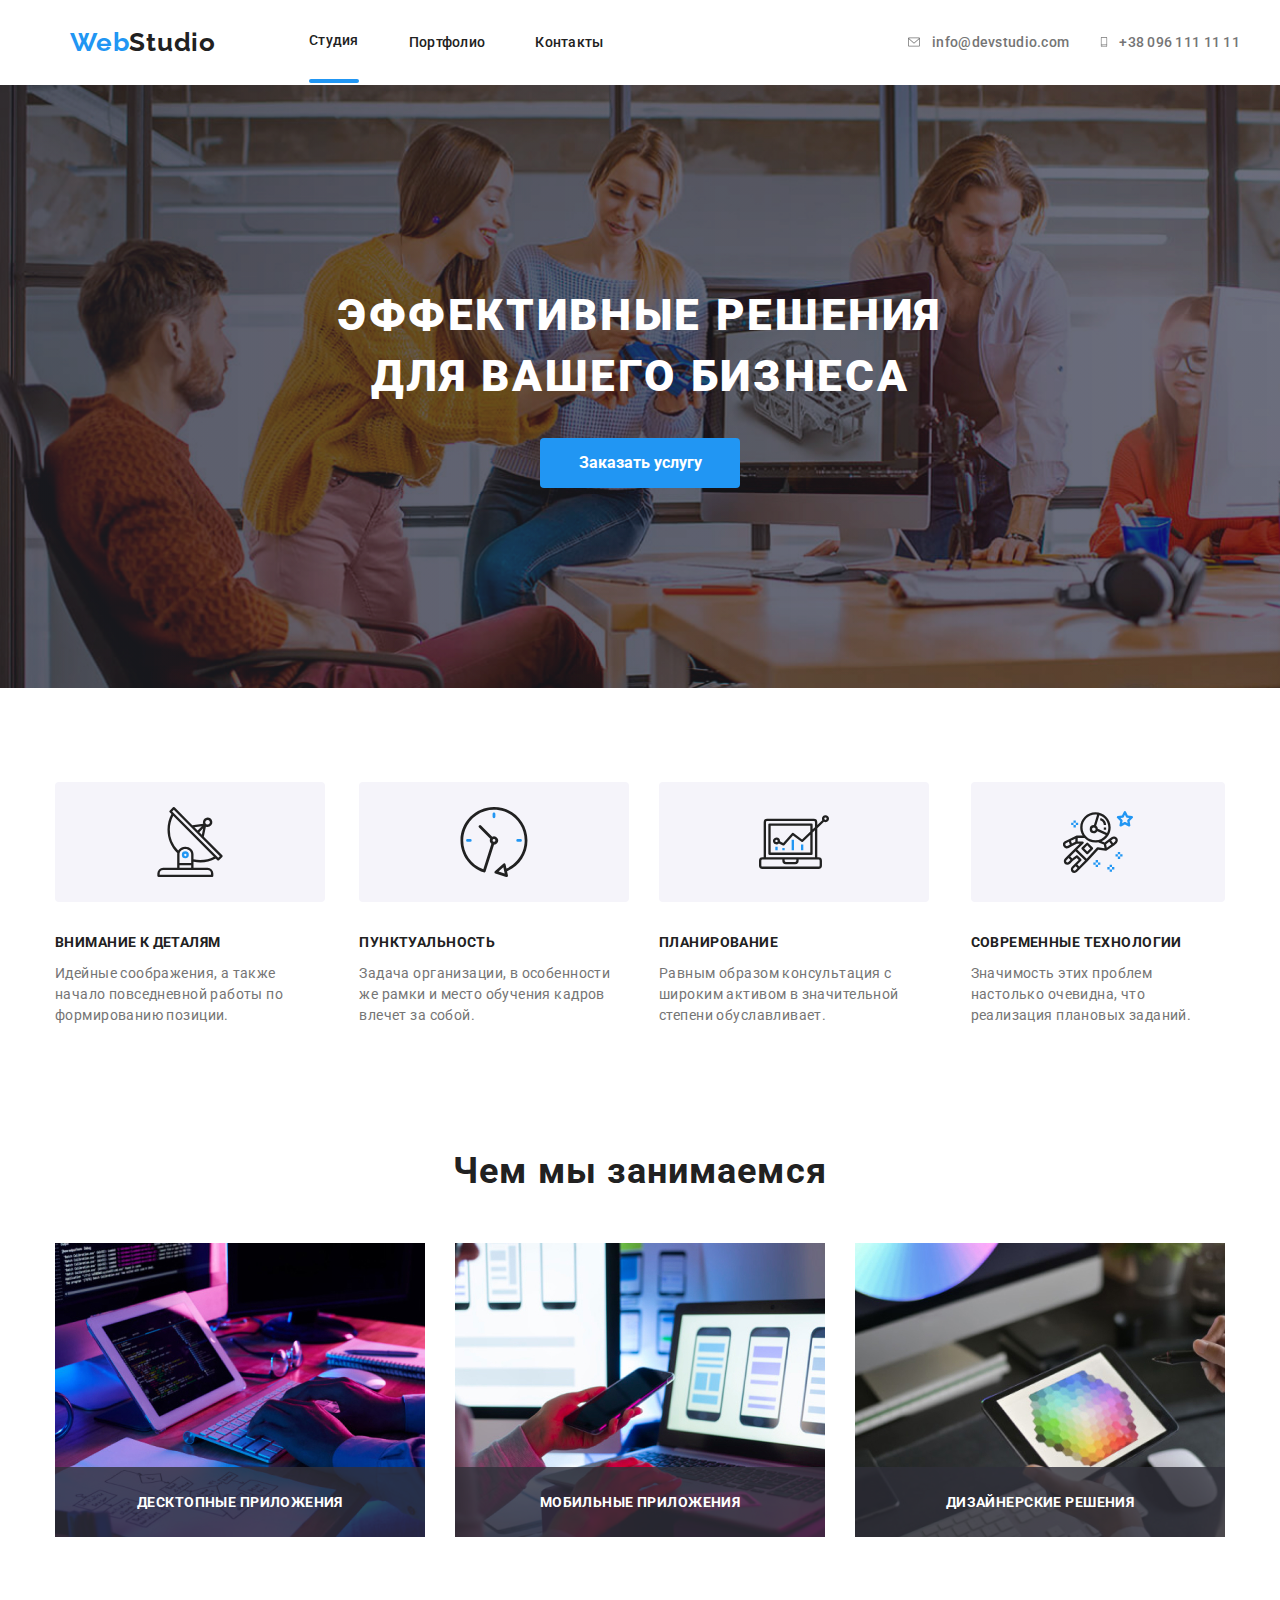
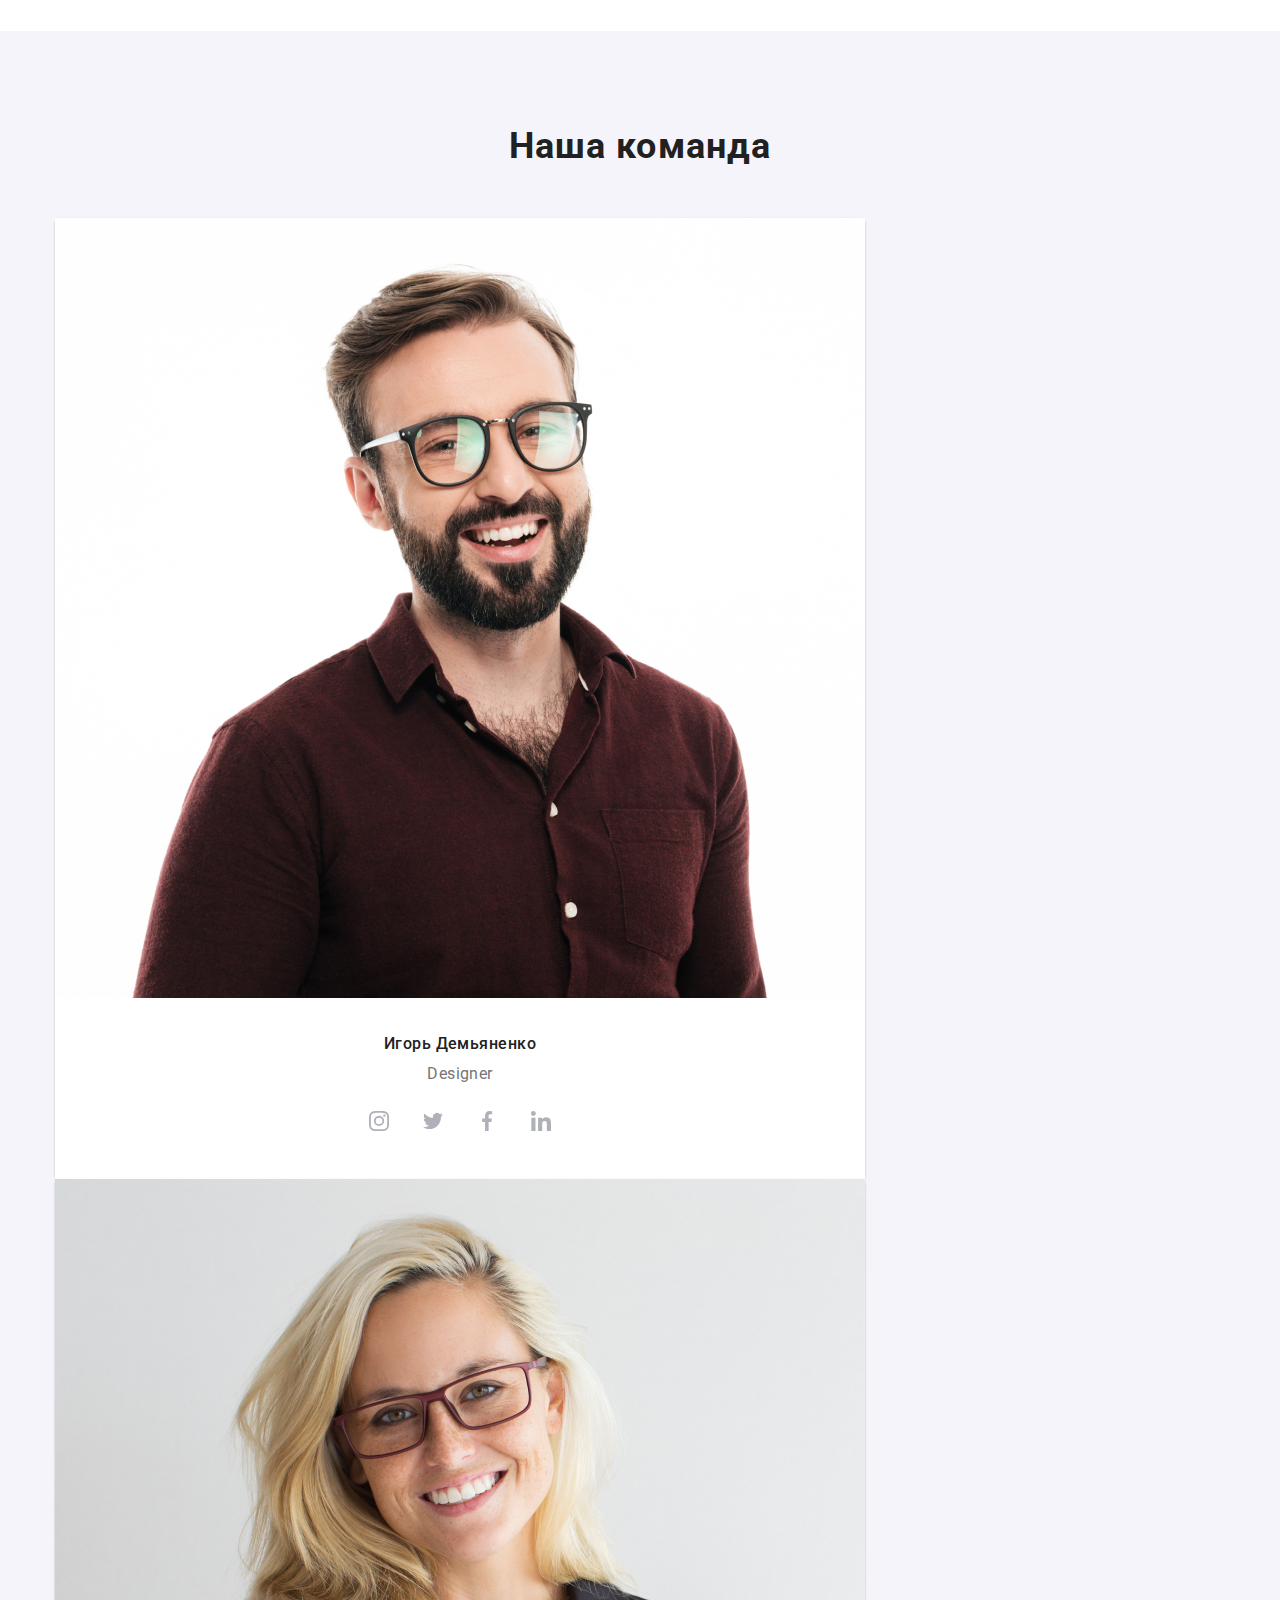
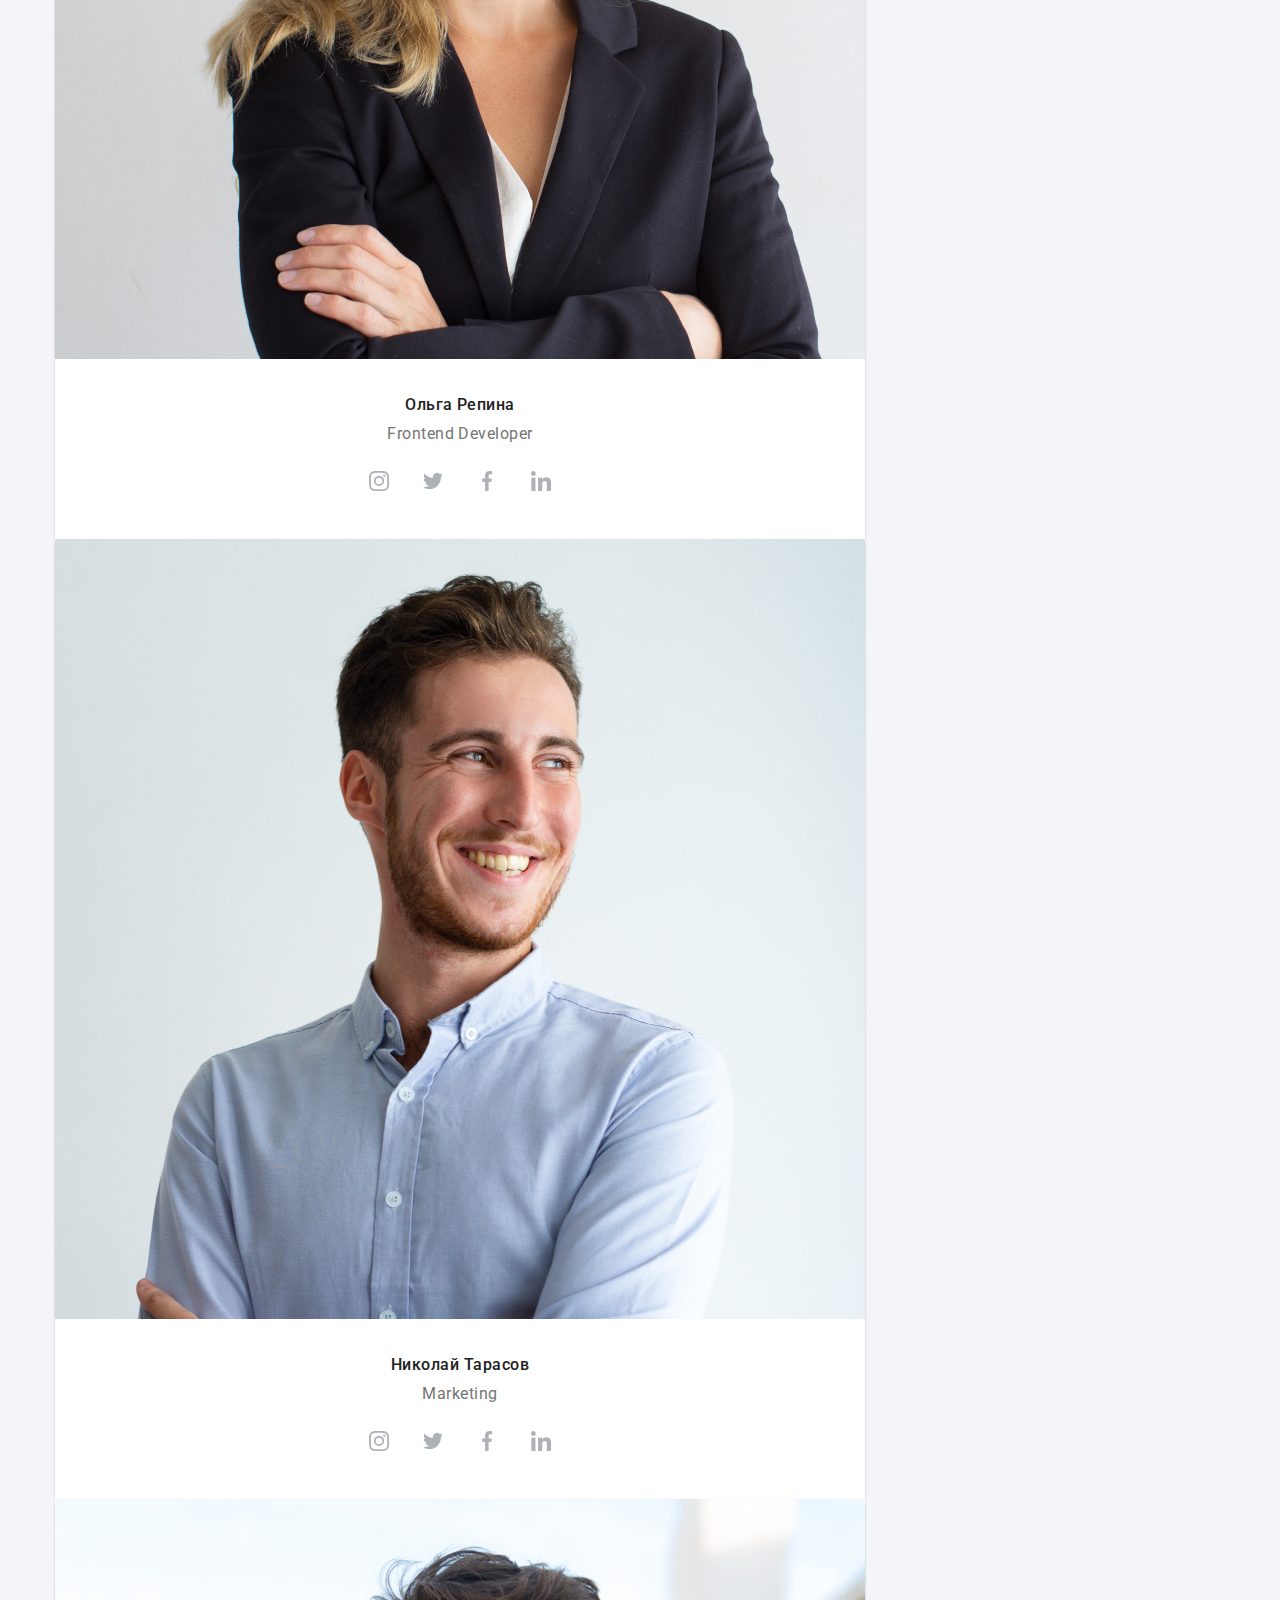
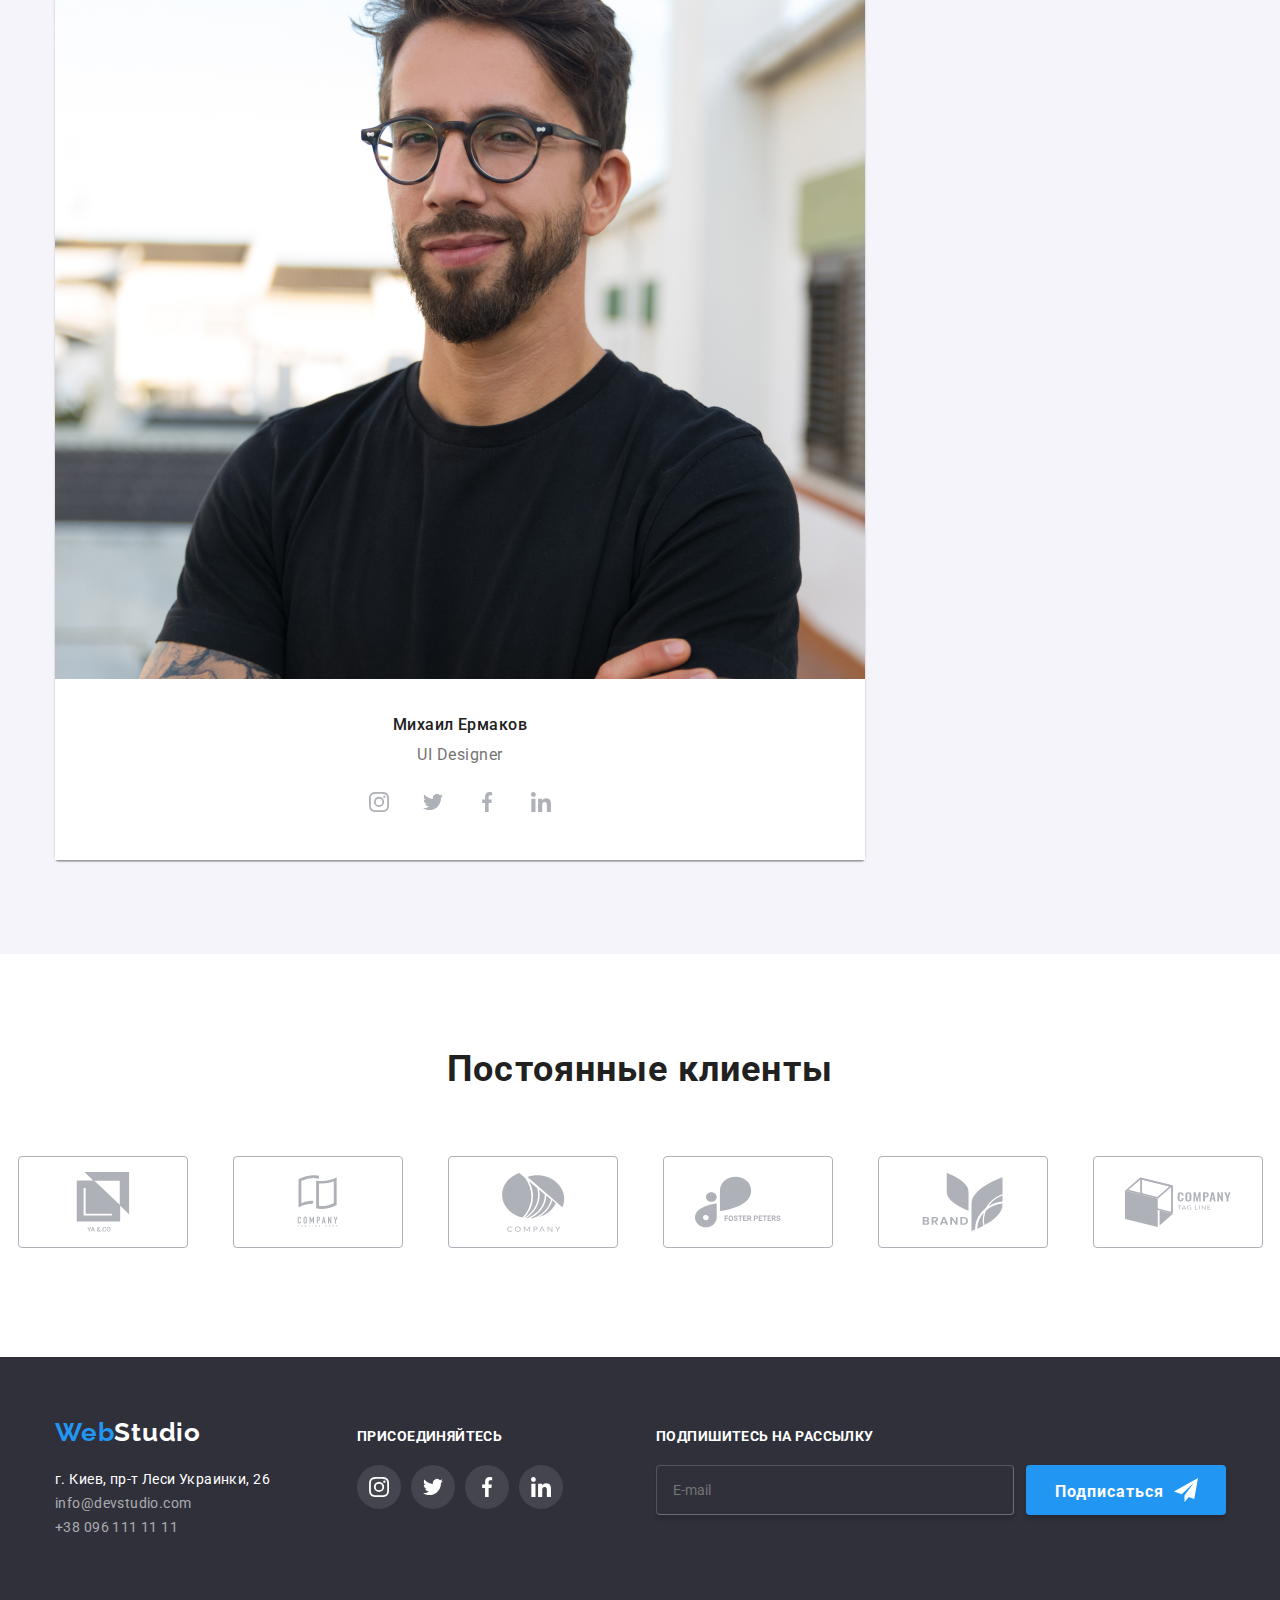
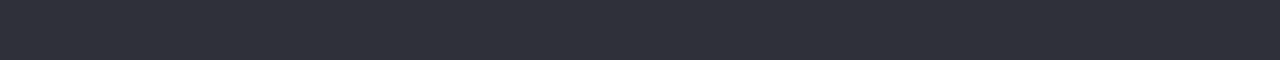
==== index.html @ 93e74906 "first commit problem with burger button" ====
<!DOCTYPE html>
<html lang="ru">

<head>
    <meta charset="UTF-8" />
    <meta name="viewport" content="width=device-width, initial-scale=1.0" />
    <title>WebStudio</title>
   <link href="https://fonts.googleapis.com/css2?family=Raleway:wght@700&family=Roboto:wght@400;500;700;900&display=swap" rel="stylesheet">
    <link rel="stylesheet" href="./css/main.min.css">
</head>
<!--Header navigation--> 
<body>
<header class="page-header">
    <section class="section-header">
        <div class="container header-flex"> 
    <a href="" class="page-header__logo"><span class="page-header__logo--color">Web</span>Studio</a>
   

        <!-- Mobile backdrop -->
    <div class="menu" id="menu" data-menu>
        <div class="container mob-menu">         
            <nav class="nav">
                <ul class="navigation-list">
                    <li class="navigation-list__item">
                        <a href="./index.html"
                            class="navigation-list__link navigation-list__link--active">Студия</a>
                    </li>
                    <li class="navigation-list__item">
                        <a href="./portfolio.html" class="navigation-list__link">Портфолио</a>
                    </li>
                    <li class="navigation-list__item">
                        <a href="" class="navigation-list__link">Контакты</a>
                    </li>
                </ul>
            </nav>
              
            <div class="contacts">
                <ul class="contacts-list">
                    <li class="contacts-list__item">
                        <a href="tel:+380961111111" 
                        class="contacts-list__link contacts-list__link-phone">
                           +38 096 111 11 11</a>
                    </li>
                    <li class="contacts-list__item">
                        <a href="mailto:info@devstudio.com" class="contacts-list__link contacts-list__link-mail">
                            info@devstudio.com</a>
                    </li>
                        
                </ul>
                <ul class="social">
                    <li class="social__item">
                        <a class="social__link" href="">Instagram</a>
                    </li>
                    <li class="social__item">
                        <a class="social__link" href="">Twitter</a>
                    </li>
                    <li class="social__item">
                        <a class="social__link" href="">Facebook</a>
                    </li>
                    <li class="social__item">
                        <a class="social__link" href="">LinkedIn</a>
                    </li>
                </ul>
            </div>
        </div>
    </div>
<button type="button" 
            class="menu__button" aria-expanded="false" data-menu-button>
            <svg width="40px" height="40px" aria-label="Переключатель мобильного меню">
                <!-- <use class="icon-menu" href="./images/sprite.svg#icon-menu"></use> -->
                <use class="icon-cross" href="./images/sprite.svg#icon-close"></use>
                 <use class="icon-menu" href="./images/sprite.svg#icon-burger"></use>
            </svg>
        </button>
    <nav>
        <ul class="main-nav">
        <li class="main-nav__item" ><a class="main-nav__link main-nav__link--active "href="" >Студия</a></li>
        <li class="main-nav__item"><a class="main-nav__link" href="./portfolio.html" >Портфолио</a></li>
        <li class="main-nav__item"><a class="main-nav__link" href="" >Контакты</a></li>
        </ul>
     </nav>
        <ul class="contact-list">
        <li class="contact-list__item "><a class ="contact-list__mail" href="mailto:info@devstudio.com" >
            <svg class="icon-envelope" width= "12px" height="16px">
                <use href="/images/sprite.svg#icon-envelope"></use>
            </svg>info@devstudio.com</a></li>
        <li class="contact-list__item "><a class="contact-list__tel" href="tel:+38 096 111 11 11">
            <svg class="icon-smartphone" width="10px" height="16px">
                <use href= "/images/sprite.svg#icon-smartphone" ></use> </svg> +38 096 111 11 11</a></li>
        </ul>
        </div>
    </section>
</header>

<!--Hero section-->
<main>
<section class="hero">
    <div class="container">
      <h1 class="hero-title">Эффективные решения для вашего бизнеса</h1>
   <button data-modal-open class="hero-button" type="button" >Заказать услугу</button>
   </div>
</div>
</section>
<!-- What we do section -->
<section class="do-section">
    <div class="container"> 
    <ul class="do-list">
    <li class="do-list__item"><div class="do-list__block">
      <svg  height="70px" width="70px">
            <use href = "/images/sprite.svg#icon-antenna"></use>
        </svg></div>
    <h3 class="do-list__title">Внимание к деталям</h3><p class="do-list__paragraf">Идейные соображения, а также начало повседневной работы
         по формированию позиции.</p></li>
    <li class="do-list__item"><div class="do-list__block">
        <svg  height="70px" width="70px">
            <use href="/images/sprite.svg#icon-clock"></use>
        </svg></div>
        <h3 class="do-list__title">Пунктуальность</h3><p class="do-list__paragraf">Задача организации, в особенности же рамки и место обучения 
        кадров влечет за собой.</p></li>
    <li class="do-list__item"><div class="do-list__block">
        <svg  height="70px" width="70px">
            <use href="/images/sprite.svg#icon-diagram"></use>
        </svg></div>
        <h3 class="do-list__title">Планирование</h3><p class="do-list__paragraf">Равным образом консультация с широким активом в значительной 
        степени обуславливает.</p></li>
    <li class ="do-list__item"><div class="do-list__block">
        <svg  height="70px" width="70px">
            <use href="/images/sprite.svg#icon-astronaut"></use>
        </svg></div>
        <h3 class="do-list__title">Современные технологии</h3><p class="do-list__paragraf">Значимость этих проблем настолько очевидна, что 
        реализация плановых заданий.</p></li>
    </ul>
    </div>
</section>
<!--picture section-->
<section class="picture-section">
    <div class="container">
<h2 class="picture-section__title">Чем мы занимаемся</h2>
    <ul class="picture-list"> 
    <li class="picture-list__item" ><div class="picture-list__thumb"><img src="./images/typing.jpg" alt = "набор текста на клавиатуре" width = "370" >
    <p class="picture-list__text">Десктопные Приложения</p></div></li>
    <li class="picture-list__item"><div class="picture-list__thumb"><img src="./images/phone.jpg" alt = "ноутбук и телефон в руках" width = "370" >
    <p class="picture-list__text">Мобильные приложения</p></div></li>
    <li class="picture-list__item" ><div class="picture-list__thumb"><img src="./images/tablet.jpg" alt = "планшет с изображением палитры" width = "370">
     <p class="picture-list__text">Дизайнерские решения</p></div></li>
    </ul>
    </div>
</section>
<!--Our team section-->
<section class="team-section">
    <div class="container">
   <h2 class="team-section__title">Наша команда</h2>
   <ul class="photo-list">
   <li class="photo-list__item">
      <img
        srcset="./images/mobile/DemyanenkoMobile.jpg 450w, ./images/tablet/DemyanenkoTablet.jpg 354w, ./images/demyanenko.jpg 270w"
        sizes="(min-width: 1200px) 270px, (min-width: 768px) 354px, 450px"
        src="./images/demyanenko.jpg" 
        alt = " фото Игоря Демьяненко"
      />
          
      <div class="photo-list__block">
          <p class="photo-list__name">Игорь Демьяненко</p>
          <span  class="photo-list__position">Designer</span>
      <ul class="social-list">
    <li class="social-list__item"><a href="" class="social-list__link" aria-label="Instagram">
        <svg class="instagram" height="20px" width="20px">
            <use href="/images/sprite.svg#icon-instagram"></use>
        </svg>
    </a>
</li>
    <li class="social-list__item"><a href="" class="social-list__link" aria-label="Twitter">
        <svg class="twitter" height="20px" width="20px">
            <use href="/images/sprite.svg#icon-twitter"></use>
        </svg>
    </a>
</li>
      <li class="social-list__item"><a href="" class="social-list__link" aria-label="Facebook">
    <svg class="facebook" height="20px" width="20px">
            <use href="/images/sprite.svg#icon-facebook"></use>
        </svg>
    </a>
</li>
      <li class="social-list__item"><a href="" class="social-list__link" aria-label="Linkedin">
    <svg class="linkedin" height="20px" width="20px">
            <use href="/images/sprite.svg#icon-linkedin"></use>
        </svg> 
    </a>
</li>
       </ul> 
</div>  
 <li class="photo-list__item">
      <img
        srcset="./images/mobile/RepinaMobile.jpg 450w, ./images/tablet/RepinaTablet.jpg 354w, ./images/repina.jpg 270w"
        sizes="(min-width: 1200px) 270px, (min-width: 768px) 354px, 450px"
        src="./images/repina.jpg" 
        alt = " фото Ольги Репиной"
      />
      <div class="photo-list__block">
          <p class="photo-list__name">Ольга Репина</p>
          <span  class="photo-list__position"> Frontend Developer<span>
          <ul class="social-list" height="20px" width="20px">
    <li class="social-list__item"><a href="" class="social-list__link" aria-label="Instagram">
        <svg class="instagram" height="20px" width="20px">
            <use href="/images/sprite.svg#icon-instagram"></use>
        </svg>
    </a>
</li>
    <li class="social-list__item"><a href="" class="social-list__link" aria-label="Twitter">
        <svg class="twitter" height="20px" width="20px">
            <use href="/images/sprite.svg#icon-twitter"></use>
        </svg>
    </a>
</li>
    <li class="social-list__item"><a href="" class="social-list__link" aria-label="Facebook">
        <svg class="facebook" height="20px" width="20px">
            <use href="/images/sprite.svg#icon-facebook"></use>
        </svg>
    </a>
</li>
    <li class="social-list__item"><a href="" class="social-list__link" aria-label="Linkedin">
        <svg class="linkedin" height="20px" width="20px">
            <use href="/images/sprite.svg#icon-linkedin"></use>
        </svg> 
    </a>
</li>
       </ul> 
       </div>  
   <li class="photo-list__item">
       <img
        srcset="./images/mobile/TarasovMobile.jpg 450w, ./images/tablet/TarasovTablet.jpg 354w, ./images/tarasov.jpg 270w"
        sizes="(min-width: 1200px) 270px, (min-width: 768px) 354px, 450px"
        src="./images/tarasov.jpg" 
        alt = " фото Николая Тарасова"
      />

      <div class="photo-list__block">
          <p class="photo-list__name">Николай Тарасов</p>
          <span  class="photo-list__position"> Marketing</span>
        <ul class="social-list">
    <li class="social-list__item"><a href="" class="social-list__link" aria-label="Instagram">
        <svg class="instagram" height="20px" width="20px">
            <use href="/images/sprite.svg#icon-instagram"></use>
        </svg>
    </a>
</li>
    <li class="social-list__item"><a href="" class="social-list__link" aria-label="Twitter">
        <svg class="twitter" height="20px" width="20px">
            <use href="/images/sprite.svg#icon-twitter"></use>
        </svg>
    </a> 
</li>
    <li class="social-list__item"><a href="" class="social-list__link" aria-label="Facebook">
        <svg class="facebook" height="20px" width="20px">
            <use href="/images/sprite.svg#icon-facebook"></use>
        </svg>
    </a>
</li>
    <li class="social-list__item"><a href="" class="social-list__link" aria-label="Linkedin">
        <svg class="linkedin" height="20px" width="20px">
            <use href="/images/sprite.svg#icon-linkedin"></use>
        </svg> 
    </a>
</li>
       </ul> 
       </div> 
   <li class="photo-list__item">
        <img
        srcset="./images/mobile/YermakovMobile.jpg 450w, ./images/tablet/YermakovTablet.jpg 354w, ./images/yermakov.jpg 270w"
        sizes="(min-width: 1200px) 270px, (min-width: 768px) 354px, 450px"
        src="./images/yermakov.jpg" 
        alt = " фото Михаила Ермакова"
      />
       <div class="photo-list__block">
           <p class="photo-list__name">Михаил Ермаков</p>
           <span  class="photo-list__position">UI Designer</span>
        <ul class="social-list">
    <li class="social-list__item"><a href="" class="social-list__link" aria-label="Instagram">
        <svg class="instagram" height="20px" width="20px">
            <use href="/images/sprite.svg#icon-instagram"></use>
        </svg>
    </a>
</li>
   <li class="social-list__item"><a href="" class="social-list__link" aria-label="Twitter">
        <svg class="twitter" height="20px" width="20px">
            <use href="/images/sprite.svg#icon-twitter"></use>
        </svg>
    </a>
</li>
    <li class="social-list__item"><a href="" class="social-list__link" aria-label="Facebook">
         <svg class="facebook" height="20px" width="20px">
            <use href="/images/sprite.svg#icon-facebook"></use>
        </svg>
    </a>
</li>
    <li class="social-list__item"><a href="" class="social-list__link" aria-label="Linkedin">
        <svg class="linkedin" height="20px" width="20px">
            <use href="/images/sprite.svg#icon-linkedin"></use>
        </svg> 
    </a>
</li>
       </ul> 
       </div>  
   </ul>
   </div>
</section>
<!-- Our clients section -->
<section class="client-section">
    <div class="container">
        <h2 class="client-section__title">Постоянные клиенты</h2>
        <ul class ="client-list">
            <li  class="client-list__item"><a class="client-list__link" href="">
                <svg class="union" width="106" height="60">
                    <use href="./images/sprite.svg#icon-Union-1"></use>
                </svg></a></li>
            <li class="client-list__item"><a class="client-list__link" href="">
                <svg class="logo-icon"  width="106" height="60">
                    <use href="./images/sprite.svg#icon-Logo-1"></use>
                </svg></a></li>
            <li class="client-list__item"><a class="client-list__link" href="">
                <svg class="object"  width="106" height="60">
                    <use href="./images/sprite.svg#icon-Object-2"></use>
                </svg></a></li>
            <li class="client-list__item"><a class="client-list__link" href="">
                <svg class="group"  width="106" height="60">
                    <use href="./images/sprite.svg#icon-group-2"></use>
                </svg></a></li>
            <li class="client-list__item"><a class="client-list__link" href="">
                <svg class="group-icon"  width="106" height="60">
                    <use href="./images/sprite.svg#icon-group-1-1"></use>
                </svg></a></li>
            <li class="client-list__item"><a class="client-list__link" href="">
                <svg class="object-icon"  width="106" height="60">
                    <use href="./images/sprite.svg#icon-Object-1-1"></use>
                </svg></a></li>            
        </ul>
        </div>
</section>
    </main>
 <!--Adress-->   
<footer>
    <section class="adress-section">
        <div class= "container">
         <div class="adress-container">   
     <a href="" class="adress-container__link"><span class="adress-container__logo--color">Web</span>Studio</a>
    <address class="adress-list">
<p class="adress-list__text">г. Киев, пр-т Леси Украинки, 26 </p>
<a class="adress-list__item" href="mailto:info@devstudio.com" > info@devstudio.com</a>
<a class="adress-list__item" href="tel:+38 096 111 11 11" >+38 096 111 11 11</a>
    </address>
       </div> 
          <!--Join us block--> 
     <div class="join-block">  
    <h3 class="join-block__title">Присоединяйтесь</h3>
    <ul class="social-footlist">
    <li class="social-footlist__item"><a href="" class="social-footlist__link" aria-label="Instagram">
        <svg class="instagram" height="20px" width="20px">
            <use href="/images/sprite.svg#icon-instagram"></use>
        </svg>
    </a>
</li>
   <li class="social-footlist__item"><a href="" class="social-footlist__link" aria-label="Twitter">
        <svg class="twitter" height="20px" width="20px">
            <use href="/images/sprite.svg#icon-twitter"></use>
        </svg>
    </a>
</li>
    <li class="social-footlist__item"><a href="" class="social-footlist__link" aria-label="Facebook">
         <svg class="facebook" height="20px" width="20px">
            <use href="/images/sprite.svg#icon-facebook"></use>
        </svg>
    </a>
</li>
    <li class="social-footlist__item"><a href="" class="social-footlist__link" aria-label="Linkedin">
        <svg class="linkedin" height="20px" width="20px">
            <use href="/images/sprite.svg#icon-linkedin"></use>
        </svg> 
    </a>
</li>
       </ul>
         </div>
         <div class="sign-block">
        <h3 class="sign-block__title">Подпишитесь на рассылку</h3>
        <form class="form-group">
        <input class="form-group__input" type="mail" name ="mail" placeholder="E-mail"/>
        <button class="form-group__button" type="submit">Подписаться
            <svg class="icon-send" width="24px" height="24px">
                <use href="/images/sprite.svg#icon-icon-send"></use>
            </svg>
        </button>
        </form>
    </div>
        </div>  
    </section>
</footer>
</body>
<!-- Modal window-->
<div data-modal class="backdrop is-hidden">
       <div class="modal-block" >
           <button data-modal-close class="modal-block__btn--closed" type="button"><p>&#215;</p></button>
        <div class="modal-group">
            <h3 class="modal-group__title">Оставьте свои данные, мы вам перезвоним</h3>
     <form class="modal-form">
    <label class="modal-form__label">
            Имя 
        <span class="modal-form__input--position">   
        <input type="name" name="name" class="modal-form__input">
            <svg class="modal-form__icon">
             <use href="/images/sprite.svg#icon-person-black-18dp" width="18px" height="18px"></use>
            </svg>
             </span> 
              </label>
    <label class="modal-form__label">
            Телефон 
         <span class="modal-form__input--position">   
            <input type="tel" name="phone" pattern="[0-9]{3}-[0-9]{3}-[0-9]{4}"
       required class="modal-form__input"/>
            <svg class="modal-form__icon">
            <use href="/images/sprite.svg#icon-phone-black-18dp" width="18px" height="18px"></use>
             </svg>
              </span>
               </label>
    <label class="modal-form__label">
            Почта
        <span class="modal-form__input--position">      
            <input type="email" name="email" class="modal-form__input">
             <svg class="modal-form__icon">
              <use href="/images/sprite.svg#icon-email-black-18dp" width="18px" height="18px"></use>
             </svg>
             </span>
              </label>
    <label class="modal-form__label">
               Комментарий
            <textarea rows="6" class="modal-form__comment"  name ="comment" placeholder="Введите текст"></textarea>
            </label>
        <input type="checkbox" class="checkbox-body" id="custom-icon"> 
            <label class="checkbox" for="custom-icon">Соглашаюсь с рассылкой и принимаю&nbsp<a href="" class="checkbox__link">Условия договора</a></label>
                 <button class="modal-form__btn--send" type="submit">Отправить</button>
            </form>
           </div>
       </div>
<script src="modal.js"></script>
<script src="menu.js"></script>
</body>
</html>
---- css/main.min.css ----
/*! modern-normalize v1.1.0 | MIT License | https://github.com/sindresorhus/modern-normalize */*,::before,::after{-webkit-box-sizing:border-box;box-sizing:border-box}html{line-height:1.15;-webkit-text-size-adjust:100%;-moz-tab-size:4;-o-tab-size:4;tab-size:4}body{margin:0;font-family:system-ui,-apple-system,"Segoe UI",Roboto,Helvetica,Arial,sans-serif,"Apple Color Emoji","Segoe UI Emoji"}hr{height:0;color:inherit}abbr[title]{-webkit-text-decoration:underline dotted;text-decoration:underline dotted}b,strong{font-weight:bolder}code,kbd,samp,pre{font-family:ui-monospace,SFMono-Regular,Consolas,"Liberation Mono",Menlo,monospace;font-size:1em}small{font-size:80%}sub,sup{font-size:75%;line-height:0;position:relative;vertical-align:baseline}sub{bottom:-0.25em}sup{top:-0.5em}table{text-indent:0;border-color:inherit}button,input,optgroup,select,textarea{font-family:inherit;font-size:100%;line-height:1.15;margin:0}button,select{text-transform:none}button,[type=button],[type=reset],[type=submit]{-webkit-appearance:button}::-moz-focus-inner{border-style:none;padding:0}:-moz-focusring{outline:1px dotted ButtonText}:-moz-ui-invalid{box-shadow:none}legend{padding:0}progress{vertical-align:baseline}::-webkit-inner-spin-button,::-webkit-outer-spin-button{height:auto}[type=search]{-webkit-appearance:textfield;outline-offset:-2px}::-webkit-search-decoration{-webkit-appearance:none}::-webkit-file-upload-button{-webkit-appearance:button;font:inherit}summary{display:list-item}html{-webkit-box-sizing:border-box;box-sizing:border-box}*,*::before,*::after{-webkit-box-sizing:inherit;box-sizing:inherit}body{display:block;background-color:#fff;color:#212121;font-family:"Roboto",sans-serif;font-size:14px;font-weight:700}h1,h2,h3,h4,h5,h6,p{margin:0;padding:0}a{text-decoration:none}ul{list-style:none}img{display:block;max-width:100%;height:auto}.item{padding:0;margin:0;list-style:none}.container{padding-left:15px;padding-right:15px;margin:0 auto}@media screen and (min-width: 480px){.container{width:480px}}@media screen and (min-width: 768px){.container{width:768px}}@media screen and (min-width: 1200px){.container{width:1200px}}.header-flex{display:-webkit-box;display:-ms-flexbox;display:flex;-webkit-box-align:center;-ms-flex-align:center;align-items:center}.sign-block__title,.join-block__title{font-size:14px;line-height:1.2;letter-spacing:.03em;text-transform:uppercase;margin-bottom:20px;color:#fff}.page-header__logo{font-family:"Raleway",sans-serif;font-style:normal;font-weight:700;font-size:26px;line-height:1.2;letter-spacing:.03em;color:#212121;-webkit-box-align:center;-ms-flex-align:center;align-items:center;-ms-flex-item-align:center;align-self:center}.page-header__logo--color{color:#2196f3}.menu__button{display:-webkit-inline-box;display:-ms-inline-flexbox;display:inline-flex;margin:0;padding:0;border:none;background-color:transparent;position:relative;z-index:100;margin-left:auto}.menu__button svg{fill:#212121}@media screen and (min-width: 768px){.menu__button{display:none}}.menu__button:hover svg,.menu__button:focus svg{fill:#2196f3}.menu__button .icon-menu{display:block;z-index:90}.menu__button .icon-cross{display:none}.menu__button.is-open .icon-cross{display:block;z-index:90}.menu__button.is-open .icon-menu{display:none}.menu.is-open{opacity:1;visibility:visible}@media screen and (max-width: 767px){.menu{position:fixed;top:0;left:0;width:100vw;height:100vh;background-color:#fff;z-index:99;opacity:0;visibility:hidden;-webkit-transition:opacity 250ms cubic-bezier(0.4, 0, 0.2, 1),visibility 250ms cubic-bezier(0.4, 0, 0.2, 1);-o-transition:opacity 250ms cubic-bezier(0.4, 0, 0.2, 1),visibility 250ms cubic-bezier(0.4, 0, 0.2, 1);transition:opacity 250ms cubic-bezier(0.4, 0, 0.2, 1),visibility 250ms cubic-bezier(0.4, 0, 0.2, 1)}.menu.is-hidden{opacity:1;visibility:visible}}.mob-menu{position:relative;height:100%;background-color:#fff;display:-webkit-box;display:-ms-flexbox;display:flex;-webkit-box-orient:vertical;-webkit-box-direction:normal;-ms-flex-direction:column;flex-direction:column;-webkit-box-pack:justify;-ms-flex-pack:justify;justify-content:space-between;padding-top:10px;padding-bottom:48px;overflow:hidden}@media screen and (min-width: 768px){.mob-menu{display:none}}.navigation-list__link{display:block;font-weight:500;font-size:40px;line-height:1.17;letter-spacing:.02em;color:#212121;text-decoration:none;margin-top:30px}.navigation-list__link:not(last-child){margin-bottom:32px}.navigation-list__link--active{font-weight:500;font-size:40px;line-height:1.17;letter-spacing:.02em;color:#2196f3}@media screen and (min-width: 767px){.contacts-list{padding-top:21px;padding-bottom:21px}}@media screen and (min-width: 768px){.contacts-list__item:not(:last-child){margin-bottom:10px}}@media screen and (min-width: 1200px){.contacts-list__item:not(:last-child){margin-right:30px;margin-bottom:0px}}.contacts-list__link{display:-webkit-box;display:-ms-flexbox;display:flex;-webkit-box-align:center;-ms-flex-align:center;align-items:center;color:#757575;font-weight:500;font-size:14px;line-height:1.14;letter-spacing:.02em;text-decoration:none}@media screen and (min-width: 767px){.contacts-list__link:hover,.contacts-list__link:focus{color:#2196f3;-webkit-transition:color 250ms cubic-bezier(0.4, 0, 0.2, 1);-o-transition:color 250ms cubic-bezier(0.4, 0, 0.2, 1);transition:color 250ms cubic-bezier(0.4, 0, 0.2, 1)}}@media screen and (min-width: 768px)and (max-width: 1199px){.contacts-list__link{font-size:12px;line-height:1.16}}.contacts-list__link-phone{font-weight:500;font-size:34px;line-height:1.17;letter-spacing:.02em;color:#2196f3}@media screen and (max-width: 768px){.contacts-list__link-phone{margin-bottom:32px}}.contacts-list__link-mail{font-weight:500;font-size:24px;line-height:1.16;letter-spacing:.02em;color:#757575}.social{display:-webkit-box;display:-ms-flexbox;display:flex;-ms-flex-wrap:wrap;flex-wrap:wrap;margin-top:64px}.social__item{padding-right:10px}.social__item:not(:first-child){padding-left:10px}.social__item:not(:last-child){border-right:1px solid rgba(33,33,33,.2)}.social__link{font-weight:500;font-size:18px;line-height:1.22;letter-spacing:.02em;color:#2196f3}.section-header{padding-left:15px;padding-right:15px;margin:0 auto}@media screen and (min-width: 481px)and (max-width: 768px){.section-header{max-width:768px}}@media screen and (min-width: 769px){.section-header{max-width:1200px}}.main-nav{display:none;visibility:hidden}@media screen and (min-width: 768px)and (max-width: 1200px){.main-nav{visibility:visible;display:-webkit-box;display:-ms-flexbox;display:flex;-webkit-box-align:center;-ms-flex-align:center;align-items:center;margin-left:88px;margin-top:0;margin-bottom:0;padding-left:0}}@media screen and (min-width: 1200px){.main-nav{visibility:visible;display:-webkit-box;display:-ms-flexbox;display:flex;margin-left:93px;-webkit-box-align:center;-ms-flex-align:center;align-items:center;margin-top:0;margin-bottom:0;padding-left:0}}.main-nav__link{font-family:"Roboto",sans-serif;font-weight:500;font-size:14px;line-height:1.2;letter-spacing:.02em;color:#212121;cursor:pointer;display:block;padding-top:32px;padding-bottom:32px;-webkit-transition:color 250ms cubic-bezier(0.4, 0, 0.2, 1);-o-transition:color 250ms cubic-bezier(0.4, 0, 0.2, 1);transition:color 250ms cubic-bezier(0.4, 0, 0.2, 1)}.main-nav__item:not(:last-child){margin-right:50px}.main-nav__link:hover,.main-nav__link:focus{color:#2196f3}.main-nav__link--active::after{content:"";position:relative;display:block;top:30px;bottom:-1px;width:100%;height:4px;border-radius:2px;background-color:#2196f3;-webkit-animation:zoomIn .5s ease;animation:zoomIn .5s ease}@-webkit-keyframes zoomIn{from{opacity:0;-webkit-transform:scale3d(0.3, 0.3, 0.3);transform:scale3d(0.3, 0.3, 0.3)}50%{opacity:1}}@keyframes zoomIn{from{opacity:0;-webkit-transform:scale3d(0.3, 0.3, 0.3);transform:scale3d(0.3, 0.3, 0.3)}50%{opacity:1}}.contact-list{display:none;visibility:hidden}@media screen and (min-width: 768px){.contact-list{visibility:visible;display:block}}@media screen and (min-width: 1200px){.contact-list{visibility:visible;display:-webkit-box;display:-ms-flexbox;display:flex;-ms-flex-line-pack:center;align-content:center;margin:0;margin-left:auto;padding:0}}.contact-list__item{color:#757575;font-style:normal;font-weight:500;line-height:1.2;letter-spacing:.02em;fill:#757575}@media screen and (min-width: 768px){.contact-list__item{font-size:12px}}@media screen and (min-width: 1200px){.contact-list__item{font-size:14px}}@media screen and (min-width: 1200px){.contact-list__item:last-child{margin-left:30px}}.contact-list__mail,.contact-list__tel{display:-webkit-box;display:-ms-flexbox;display:flex;-webkit-box-align:center;-ms-flex-align:center;align-items:center;-webkit-box-pack:center;-ms-flex-pack:center;justify-content:center;color:#757575;-webkit-transition:color 250ms cubic-bezier(0.4, 0, 0.2, 1);-o-transition:color 250ms cubic-bezier(0.4, 0, 0.2, 1);transition:color 250ms cubic-bezier(0.4, 0, 0.2, 1)}@media screen and (min-width: 1200px){.contact-list__mail,.contact-list__tel{padding-top:32px;padding-bottom:32px}}.contact-list__mail{display:-webkit-box;display:-ms-flexbox;display:flex;-webkit-box-align:center;-ms-flex-align:center;align-items:center}@media screen and (min-width: 768px)and (max-width: 1200px){.contact-list__mail{margin-bottom:10px}}.icon-envelope{margin-right:10px;margin-left:15px}.contact-list__mail:hover .icon-envelope,.contact-list__mail:focus .icon-envelope{fill:#2196f3}@media screen and (min-width: 768px){.icon-envelope{width:14px;height:10px}}@media screen and (min-width: 1200px){.icon-envelope{width:16px;height:12px}}.icon-smartphone{margin-right:10px}.contact-list__tel:hover .icon-smartphone,.contact-list__tel:focus .icon-smartphone{fill:#2196f3}@media screen and (min-width: 768px){.icon-smartphone{width:10px;height:14px}}@media screen and (min-width: 1200px){.icon-smartphone{width:10px;height:16px}}.contact-list__item:hover .contact-list__mail,.contact-list__item:focus .contact-list__mail{color:#2196f3}.contact-list__item:hover .contact-list__tel,.contact-list__item:focus .contact-list__tel{color:#2196f3}.hero{padding:200px 15px;margin:0 auto;width:100%;background-image:-webkit-gradient(linear, left top, right top, from(rgba(47, 48, 58, 0.5)), to(rgba(47, 48, 58, 0.3))),url(/images/mobile/imgMobile.jpg);background-image:-o-linear-gradient(left, rgba(47, 48, 58, 0.5), rgba(47, 48, 58, 0.3)),url(/images/mobile/imgMobile.jpg);background-image:linear-gradient(to right, rgba(47, 48, 58, 0.5), rgba(47, 48, 58, 0.3)),url(/images/mobile/imgMobile.jpg);background-size:cover;background-color:#2f303a}@media(min-device-pixel-ratio: 2),(-webkit-min-device-pixel-ratio: 2),(-o-min-device-pixel-ratio: 2/1),(min-resolution: 192dpi),(min-resolution: 2dppx){.hero{background-image:-webkit-gradient(linear, left top, right top, from(rgba(47, 48, 58, 0.5)), to(rgba(47, 48, 58, 0.3))),url(/images/mobile/imgMobile@2x.jpg);background-image:-o-linear-gradient(left, rgba(47, 48, 58, 0.5), rgba(47, 48, 58, 0.3)),url(/images/mobile/imgMobile@2x.jpg);background-image:linear-gradient(to right, rgba(47, 48, 58, 0.5), rgba(47, 48, 58, 0.3)),url(/images/mobile/imgMobile@2x.jpg)}}@media screen and (min-width: 768px){.hero{background-image:-webkit-gradient(linear, left top, right top, from(rgba(47, 48, 58, 0.5)), to(rgba(47, 48, 58, 0.3))),url(/images/tablet/HeaderTablet.jpg);background-image:-o-linear-gradient(left, rgba(47, 48, 58, 0.5), rgba(47, 48, 58, 0.3)),url(/images/tablet/HeaderTablet.jpg);background-image:linear-gradient(to right, rgba(47, 48, 58, 0.5), rgba(47, 48, 58, 0.3)),url(/images/tablet/HeaderTablet.jpg);background-size:cover}}@media screen and (min-width: 768px)and (min-device-pixel-ratio: 2),screen and (min-width: 768px)and (-webkit-min-device-pixel-ratio: 2),screen and (min-width: 768px)and (-o-min-device-pixel-ratio: 2/1),screen and (min-width: 768px)and (min-resolution: 192dpi),screen and (min-width: 768px)and (min-resolution: 2dppx){.hero{background-image:-webkit-gradient(linear, left top, right top, from(rgba(47, 48, 58, 0.5)), to(rgba(47, 48, 58, 0.3))),url(/images/tablet/HeaderTablet@2x.jpg);background-image:-o-linear-gradient(left, rgba(47, 48, 58, 0.5), rgba(47, 48, 58, 0.3)),url(/images/tablet/HeaderTablet@2x.jpg);background-image:linear-gradient(to right, rgba(47, 48, 58, 0.5), rgba(47, 48, 58, 0.3)),url(/images/tablet/HeaderTablet@2x.jpg)}}@media screen and (min-width: 1200px){.hero{background-image:-webkit-gradient(linear, left top, right top, from(rgba(47, 48, 58, 0.5)), to(rgba(47, 48, 58, 0.3))),url(/images/Img.jpg);background-image:-o-linear-gradient(left, rgba(47, 48, 58, 0.5), rgba(47, 48, 58, 0.3)),url(/images/Img.jpg);background-image:linear-gradient(to right, rgba(47, 48, 58, 0.5), rgba(47, 48, 58, 0.3)),url(/images/Img.jpg);background-size:cover}}@media screen and (min-width: 1200px)and (min-device-pixel-ratio: 2),screen and (min-width: 1200px)and (-webkit-min-device-pixel-ratio: 2),screen and (min-width: 1200px)and (-o-min-device-pixel-ratio: 2/1),screen and (min-width: 1200px)and (min-resolution: 192dpi),screen and (min-width: 1200px)and (min-resolution: 2dppx){.hero{background-image:-webkit-gradient(linear, left top, right top, from(rgba(47, 48, 58, 0.5)), to(rgba(47, 48, 58, 0.3))),url(/images/desktop@2x/ImgDesktop@2x.jpg);background-image:-o-linear-gradient(left, rgba(47, 48, 58, 0.5), rgba(47, 48, 58, 0.3)),url(/images/desktop@2x/ImgDesktop@2x.jpg);background-image:linear-gradient(to right, rgba(47, 48, 58, 0.5), rgba(47, 48, 58, 0.3)),url(/images/desktop@2x/ImgDesktop@2x.jpg);background-size:cover}}.hero-title{font-size:26px;line-height:1.6;max-width:360px;color:#fff;font-weight:900;letter-spacing:.06em;text-transform:uppercase;font-family:"Roboto",sans-serif;text-align:center;margin-right:auto;margin-left:auto;margin-bottom:30px}@media screen and (min-width: 1200px){.hero-title{font-size:44px;line-height:1.4;max-width:696px}}.hero-button{display:-webkit-box;display:-ms-flexbox;display:flex;-webkit-box-align:center;-ms-flex-align:center;align-items:center;-webkit-box-pack:center;-ms-flex-pack:center;justify-content:center;text-align:center;font-weight:700;font-size:16px;line-height:1.9;color:#fff;border-radius:4px;cursor:pointer;width:200px;height:50px;border:1px solid transparent;background-color:#2196f3;margin-left:auto;margin-right:auto;overflow:hidden;-webkit-transition:background-color 250ms cubic-bezier(0.4, 0, 0.2, 1),color 250ms cubic-bezier(0.4, 0, 0.2, 1);-o-transition:background-color 250ms cubic-bezier(0.4, 0, 0.2, 1),color 250ms cubic-bezier(0.4, 0, 0.2, 1);transition:background-color 250ms cubic-bezier(0.4, 0, 0.2, 1),color 250ms cubic-bezier(0.4, 0, 0.2, 1)}.hero-button:hover,.hero-button:focus{-webkit-box-shadow:0px,4px,4px,0px rgba(0,0,0,.15);box-shadow:0px,4px,4px,0px rgba(0,0,0,.15);background-color:#1194f8;border:1px solid #047abe}.backdrop{position:fixed;top:0;left:0;width:100%;height:100%;background-color:rgba(0,0,0,.2)}.is-hidden{opacity:0;visibility:visible;pointer-events:none;-webkit-transition:opacity 250ms ease;-o-transition:opacity 250ms ease;transition:opacity 250ms ease}.modal-block{position:absolute;top:50%;left:50%;-webkit-transform:translate(-50%, -50%);-ms-transform:translate(-50%, -50%);transform:translate(-50%, -50%);height:581px;width:528px;-webkit-box-shadow:0px 1px 3px rgba(0,0,0,.12),0px 1px 1px rgba(0,0,0,.14),0px 2px 1px rgba(0,0,0,.2);box-shadow:0px 1px 3px rgba(0,0,0,.12),0px 1px 1px rgba(0,0,0,.14),0px 2px 1px rgba(0,0,0,.2);border-radius:4px;background-color:#fff;opacity:1;-webkit-transition:opacity 250ms ease-in;-o-transition:opacity 250ms ease-in;transition:opacity 250ms ease-in}.modal-block__btn--closed{position:absolute;top:8px;right:8px;padding:0;margin:0;cursor:pointer;width:30px;height:30px;background-color:#fff;border:1px solid rgba(0,0,0,.1);border-radius:50%;font-size:25px;display:-webkit-box;display:-ms-flexbox;display:flex;-webkit-box-align:center;-ms-flex-align:center;align-items:center;-webkit-box-pack:center;-ms-flex-pack:center;justify-content:center;-webkit-transition:color 250ms cubic-bezier(0.4, 0, 0.2, 1);-o-transition:color 250ms cubic-bezier(0.4, 0, 0.2, 1);transition:color 250ms cubic-bezier(0.4, 0, 0.2, 1)}.modal-block__btn--closed:hover,.modal-block__btn--closed:focus{color:#2196f3}.modal-group{margin:40px}.modal-group__title{font-style:normal;font-weight:900;font-size:20px;line-height:1;letter-spacing:.03em;color:#212121;margin-bottom:12px}.modal-form{display:-webkit-box;display:-ms-flexbox;display:flex;-webkit-box-align:center;-ms-flex-align:center;align-items:center;-webkit-box-pack:center;-ms-flex-pack:center;justify-content:center;display:block}.modal-form__label{font-style:normal;font-weight:400;font-size:12px;line-height:1.2;letter-spacing:.01em;color:#757575}.modal-form__input{width:100%;height:40px;border:1px solid rgba(33,33,33,.2);-webkit-box-sizing:border-box;box-sizing:border-box;border-radius:4px;margin-bottom:10px;margin-top:4px;padding:0px 10px 0px 42px;-webkit-transition:border-color 250ms cubic-bezier(0.4, 0, 0.2, 1);-o-transition:border-color 250ms cubic-bezier(0.4, 0, 0.2, 1);transition:border-color 250ms cubic-bezier(0.4, 0, 0.2, 1)}.modal-form__input--position{position:relative;width:100%}.modal-form__input--position:hover .modal-form__input,.modal-form__input--position:focus .modal-form__input{border-color:#2196f3}.modal-form__icon{position:absolute;width:18px;height:18px;left:12px;top:0;-webkit-transform:translateY(-10%);-ms-transform:translateY(-10%);transform:translateY(-10%);fill:#212121;-webkit-transition:fill 250ms cubic-bezier(0.4, 0, 0.2, 1);-o-transition:fill 250ms cubic-bezier(0.4, 0, 0.2, 1);transition:fill 250ms cubic-bezier(0.4, 0, 0.2, 1)}.modal-form__input:hover+.modal-form__icon,.modal-form__input:focus+.modal-form__icon{fill:#2196f3}.modal-form__comment{width:100%;height:120px;resize:none;border:1px solid rgba(33,33,33,.2);-webkit-box-sizing:border-box;box-sizing:border-box;border-radius:4px;margin-top:4px;margin-bottom:20px;-webkit-transition:border-color 250ms cubic-bezier(0.4, 0, 0.2, 1);-o-transition:border-color 250ms cubic-bezier(0.4, 0, 0.2, 1);transition:border-color 250ms cubic-bezier(0.4, 0, 0.2, 1)}.modal-form__comment:hover,.modal-form__comment:focus{border-color:#2196f3}.modal-form__comment:hover[placeholder],.modal-form__comment:focus[placeholder]{font-style:normal;font-weight:400;font-size:12px;line-height:1.2;letter-spacing:.01em;color:rgba(255,255,255,.6);padding:12px 16px}.modal-form__btn--send{width:200px;height:50px;background-color:#188ce8;border:transparent;-webkit-box-shadow:0px 4px 4px rgba(0,0,0,.15);box-shadow:0px 4px 4px rgba(0,0,0,.15);border-radius:4px;font-style:normal;font-weight:700;font-size:16px;line-height:1.8;letter-spacing:.06em;color:#fff;text-align:center;-webkit-box-pack:center;-ms-flex-pack:center;justify-content:center;margin-left:124px;margin-top:20px;cursor:pointer}.checkbox{font-style:normal;font-weight:400;font-size:14px;line-height:1.7;letter-spacing:.03em;color:#757575;display:-webkit-box;display:-ms-flexbox;display:flex;-webkit-box-align:center;-ms-flex-align:center;align-items:center}.checkbox-body{position:absolute;z-index:-1;opacity:0}.checkbox::before{content:"";display:block;width:16px;height:16px;border:1px solid #212121;border-radius:2px;margin-left:8px;margin-right:8px;-webkit-transition:border-color 250ms cubic-bezier(0.4, 0, 0.2, 1);-o-transition:border-color 250ms cubic-bezier(0.4, 0, 0.2, 1);transition:border-color 250ms cubic-bezier(0.4, 0, 0.2, 1)}.checkbox-body:hover+.checkbox::before,.checkbox-body:focus+.checkbox::before{border-color:#2196f3}.checkbox-body:checked+.checkbox::before{background-color:#2196f3;background-image:url(../images/icon-check.svg);background-repeat:no-repeat;background-position:center;background-size:contain;border-color:transparent;-webkit-transition:background-image 250ms cubic-bezier(0.4, 0, 0.2, 1);-o-transition:background-image 250ms cubic-bezier(0.4, 0, 0.2, 1);transition:background-image 250ms cubic-bezier(0.4, 0, 0.2, 1)}.checkbox__link{text-decoration:underline;color:#2196f3}.do-section{background-color:#fff;padding:60px 15px;margin:0 auto}@media screen and (min-width: 1200px){.do-section{padding:94px 15px}}.do-list{display:block;padding-left:0;margin:0}@media screen and (min-width: 768px)and (max-width: 1199px){.do-list{display:-webkit-box;display:-ms-flexbox;display:flex;-ms-flex-wrap:wrap;flex-wrap:wrap}}@media screen and (min-width: 1200px){.do-list{display:-webkit-box;display:-ms-flexbox;display:flex;-webkit-box-pack:center;-ms-flex-pack:center;justify-content:center}}@media screen and (min-width: 480px){.do-list__item{max-width:450px;margin-bottom:30px}}@media screen and (min-width: 768px)and (max-width: 1199px){.do-list__item{max-width:354px;width:50%;margin-bottom:30px}.do-list__item:nth-child(even){margin-left:30px}}@media screen and (min-width: 1200px){.do-list__item:not(:last-child){margin-right:30px}}.do-list__block{max-width:450px;height:120px;background-color:#f5f4fa;border-radius:4px;margin-bottom:30px;display:-webkit-box;display:-ms-flexbox;display:flex;-webkit-box-pack:center;-ms-flex-pack:center;justify-content:center;-webkit-box-align:center;-ms-flex-align:center;align-items:center}@media screen and (min-width: 1200px){.do-list__block{display:-webkit-box;display:-ms-flexbox;display:flex;-webkit-box-align:center;-ms-flex-align:center;align-items:center;-webkit-box-pack:center;-ms-flex-pack:center;justify-content:center;max-width:270px}}.do-list__title{font-weight:700;font-size:14px;line-height:1.5;letter-spacing:.03em;text-transform:uppercase;margin-bottom:10px}.do-list__paragraf{font-weight:400;font-style:normal;font-size:14px;line-height:1.5;letter-spacing:.03em;color:#757575;text-align:left}.picture-section{background-color:#fff;padding:0 15px 94px;margin:0 auto}@media screen and (max-width: 1199px){.picture-section{display:none;visibility:hidden}}.picture-section__title{font-weight:700;font-size:36px;line-height:1.2;letter-spacing:.03em;text-align:center;margin-bottom:50px}.picture-list{display:-webkit-box;display:-ms-flexbox;display:flex;margin:0;padding:0}.picture-list__item:not(:last-child){margin-right:30px}.picture-list__thumb{position:relative}.picture-list__text{position:absolute;bottom:0;right:0;background-color:rgba(47,48,58,.8);width:100%;height:70px;display:-webkit-box;display:-ms-flexbox;display:flex;color:#fff;font-style:700;font-size:14px;line-height:1;letter-spacing:.03em;text-transform:uppercase;-webkit-box-pack:center;-ms-flex-pack:center;justify-content:center;-webkit-box-align:center;-ms-flex-align:center;align-items:center}.team-section{background-color:#f5f4fa;margin:0 auto;padding-bottom:60px;padding-top:60px}@media screen and (min-width: 1200px){.team-section{padding-bottom:94px;padding-top:94px}}.team-section__title{font-weight:700;font-size:28px;line-height:1.2;text-align:center;letter-spacing:.03em;text-align:center;margin-bottom:30px}@media screen and (min-width: 1200px){.team-section__title{margin-bottom:50px;font-size:36px}}.photo-list{display:-webkit-box;display:-ms-flexbox;display:flex;-ms-flex-wrap:wrap;flex-wrap:wrap;padding:0;margin:0}@media screen and (min-width: 768px){.photo-list__item:not(:last-child){margin-right:30px}}@media screen and (max-width: 1199px){.photo-list{-webkit-box-pack:center;-ms-flex-pack:center;justify-content:center;-webkit-box-align:center;-ms-flex-align:center;align-items:center}}.photo-list__name{font-weight:500;font-size:16px;line-height:1.2;letter-spacing:.03em;margin-bottom:10px}.photo-list__block{padding:36px 20px;text-align:center;background-color:#fff;max-width:100%}.photo-list__position{font-weight:400;font-size:16px;line-height:1.2;letter-spacing:.03em;color:#757575}.photo-list__item{-webkit-box-shadow:0px 2px 1px 0px rgba(0,0,0,.2),0px 1px 1px 0px rgba(0,0,0,.14),0px 1px 3px 0px rgba(0,0,0,.12);box-shadow:0px 2px 1px 0px rgba(0,0,0,.2),0px 1px 1px 0px rgba(0,0,0,.14),0px 1px 3px 0px rgba(0,0,0,.12);border-radius:4px}@media screen and (max-width: 767px){.photo-list__item{margin:0px}.photo-list__item:not(:last-child){margin-bottom:30px}}@media screen and (min-width: 768px)and (max-width: 1199px){.photo-list__item{margin-bottom:30px}.photo-list__item:nth-last-child(-n+2){margin-bottom:0px}.photo-list__item:nth-child(even){margin-right:0px}}@media screen and (min-width: 1200px){.photo-list__item{margin-bottom:0}}.social-list{display:-webkit-box;display:-ms-flexbox;display:flex;-webkit-box-align:center;-ms-flex-align:center;align-items:center;-webkit-box-pack:center;-ms-flex-pack:center;justify-content:center;margin:0;padding:0;margin-top:16px}.social-list__item:not(:last-child){margin-right:10px}.social-list__link{height:44px;width:44px;border-radius:50%;border:1px solid transparent;display:-webkit-box;display:-ms-flexbox;display:flex;-webkit-box-align:center;-ms-flex-align:center;align-items:center;-webkit-box-pack:center;-ms-flex-pack:center;justify-content:center;fill:#afb1b8;background-color:#fff;-webkit-transition:all 250ms cubic-bezier(0.4, 0, 0.2, 1);-o-transition:all 250ms cubic-bezier(0.4, 0, 0.2, 1);transition:all 250ms cubic-bezier(0.4, 0, 0.2, 1)}.social-list__link:hover,.social-list__link:focus{background-color:#2196f3;fill:#fff}.social-list__link:hover .instagram,.social-list__link:focus .instagram,.social-list__link:hover .facebook,.social-list__link:focus .facebook,.social-list__link:hover .linkedin,.social-list__link:focus .linkedin{fill:#fff}.social-list__linksvg{-webkit-transition:fill 250ms cubic-bezier(0.4, 0, 0.2, 1);-o-transition:fill 250ms cubic-bezier(0.4, 0, 0.2, 1);transition:fill 250ms cubic-bezier(0.4, 0, 0.2, 1)}.client-section{background-color:#fff;margin:0 auto}@media screen and (max-width: 1199px){.client-section{padding-top:60px;padding-bottom:60px}}@media screen and (min-width: 1200px){.client-section{padding-top:94px;padding-bottom:94px}}.client-section__title{font-weight:700;font-size:28px;line-height:1.2;text-align:center;letter-spacing:.03em;margin-bottom:30px}@media screen and (min-width: 1200px){.client-section__title{margin-bottom:50px;text-align:center;font-size:36px}}.client-section .client-list{display:-webkit-box;display:-ms-flexbox;display:flex;-ms-flex-wrap:wrap;flex-wrap:wrap;-webkit-box-align:center;-ms-flex-align:center;align-items:center;-webkit-box-pack:center;-ms-flex-pack:center;justify-content:center;margin:0;padding:0}@media screen and (min-width: 480px){.client-section .client-list{margin:-15px}}@media screen and (min-width: 1200px){.client-section .client-list{-ms-flex-wrap:nowrap;flex-wrap:nowrap;margin:0;padding:0}}.client-section .client-list__item{cursor:pointer;margin:15px;-ms-flex-preferred-size:calc((100% - 2 * 30px) / 2);flex-basis:calc((100% - 2 * 30px) / 2)}@media screen and (min-width: 768px){.client-section .client-list__item{-ms-flex-preferred-size:calc((100% - 6 * 15px) / 3);flex-basis:calc((100% - 6 * 15px) / 3)}}@media screen and (min-width: 1200px){.client-section .client-list__item{-ms-flex-preferred-size:0;flex-basis:0}.client-section .client-list__item:not(:last-child){margin-right:30px}}.client-section .client-list__link{display:-webkit-inline-box;display:-ms-inline-flexbox;display:inline-flex;-webkit-box-align:center;-ms-flex-align:center;align-items:center;-webkit-box-pack:center;-ms-flex-pack:center;justify-content:center;width:226px;height:92px;border-radius:4px;border:1px solid #afb1b8;fill:#afb1b8;-webkit-transition:all 250ms cubic-bezier(0.4, 0, 0.2, 1);-o-transition:all 250ms cubic-bezier(0.4, 0, 0.2, 1);transition:all 250ms cubic-bezier(0.4, 0, 0.2, 1)}@media screen and (min-width: 768px){.client-section .client-list__link{width:226px}}@media screen and (min-width: 1200px){.client-section .client-list__link{width:170px}}.client-section .client-list__link:hover,.client-section .client-list__link:focus{border-color:#2196f3}.client-section .client-list__link:hover .union,.client-section .client-list__link:focus .union,.client-section .client-list__link:hover .logo-icon,.client-section .client-list__link:focus .logo-icon,.client-section .client-list__link:hover .object,.client-section .client-list__link:focus .object,.client-section .client-list__link:hover .group,.client-section .client-list__link:focus .group,.client-section .client-list__link:hover .group-icon,.client-section .client-list__link:focus .group-icon,.client-section .client-list__link:hover .object-icon,.client-section .client-list__link:focus .object-icon{fill:#2196f3}.client-section .client-list__link svg{-webkit-transition:fill 250ms cubic-bezier(0.4, 0, 0.2, 1);-o-transition:fill 250ms cubic-bezier(0.4, 0, 0.2, 1);transition:fill 250ms cubic-bezier(0.4, 0, 0.2, 1)}.adress-section{display:block;background-color:#2f303a;padding-top:60px;padding-bottom:60px}@media screen and (min-width: 768px)and (max-width: 1199px){.adress-section .container{display:-webkit-box;display:-ms-flexbox;display:flex;-ms-flex-wrap:wrap;flex-wrap:wrap;-webkit-box-align:baseline;-ms-flex-align:baseline;align-items:baseline;-webkit-box-pack:space-evenly;-ms-flex-pack:space-evenly;justify-content:space-evenly;-webkit-box-align:center;-ms-flex-align:center;align-items:center}}@media screen and (min-width: 1200px){.adress-section .container{display:-webkit-box;display:-ms-flexbox;display:flex;-webkit-box-align:baseline;-ms-flex-align:baseline;align-items:baseline;-webkit-box-pack:justify;-ms-flex-pack:justify;justify-content:space-between}}.adress-section .adress-container{display:block;text-align:center;-webkit-box-align:center;-ms-flex-align:center;align-items:center}@media screen and (min-width: 768px){.adress-section .adress-container{display:-webkit-box;display:-ms-flexbox;display:flex;-webkit-box-orient:vertical;-webkit-box-direction:normal;-ms-flex-direction:column;flex-direction:column;-webkit-box-pack:center;-ms-flex-pack:center;justify-content:center;margin-right:165px}}@media screen and (min-width: 1200px){.adress-section .adress-container{-webkit-box-align:start;-ms-flex-align:start;align-items:flex-start;margin-right:70px;text-align:left}}.adress-section .adress-container__link{color:#fff;font-style:normal;font-weight:700;font-size:24px;line-height:1.2;letter-spacing:.03em;font-family:"Raleway",sans-serif}@media screen and (min-width: 1200px){.adress-section .adress-container__link{font-size:26px}}.adress-section .adress-list{margin-bottom:60px;display:block}@media screen and (min-width: 768px)and (max-width: 1199px){.adress-section .adress-list{margin-bottom:0px;text-align:center}}.adress-section .adress-list__item{display:block;color:#ffffff99;font-style:normal;font-weight:400;font-size:14px;line-height:1.7;letter-spacing:.03em}.adress-section .adress-list__item:hover,.adress-section .adress-list__item:focus{color:#2196f3}.adress-section .adress-list__text{color:#fff;font-style:normal;font-weight:400;font-size:14px;line-height:1.7;letter-spacing:.03em;margin-top:20px}@media screen and (min-width: 1200px){.adress-section .adress-list__text{width:232px}}.adress-section .adress-container__logo--color{color:#2196f3}.social-footlist{display:-webkit-box;display:-ms-flexbox;display:flex;text-align:center;margin-bottom:60px;padding:0}@media screen and (min-width: 1200px){.social-footlist{text-align:left;margin:0;padding:0}}.social-footlist__link{height:44px;width:44px;border-radius:50%;border:1px solid transparent;display:-webkit-box;display:-ms-flexbox;display:flex;-webkit-box-align:center;-ms-flex-align:center;align-items:center;-webkit-box-pack:center;-ms-flex-pack:center;justify-content:center;fill:#fff;background-color:rgba(255,255,255,.1);-webkit-transition:all 250ms cubic-bezier(0.4, 0, 0.2, 1);-o-transition:all 250ms cubic-bezier(0.4, 0, 0.2, 1);transition:all 250ms cubic-bezier(0.4, 0, 0.2, 1)}.social-footlist__link:hover,.social-footlist__link:focus{background-color:#2196f3}.social-footlist__item:not(:last-child){margin-right:10px}.join-block{display:block;text-align:center;margin-bottom:60px;-webkit-box-align:center;-ms-flex-align:center;align-items:center}@media screen and (min-width: 768px){.join-block{margin-bottom:0px}}@media screen and (min-width: 1200px){.join-block{text-align:left;margin-right:93px}}@media screen and (min-width: 1200px){.join-block__title{text-align:left}}.social-footlist{display:-webkit-box;display:-ms-flexbox;display:flex;-webkit-box-align:center;-ms-flex-align:center;align-items:center;-webkit-box-pack:center;-ms-flex-pack:center;justify-content:center;margin-bottom:0}@media screen and (min-width: 768px)and (max-width: 1199px){.sign-block{width:100%;margin-top:60px}}.sign-block__title{text-align:center}@media screen and (min-width: 1200px){.sign-block__title{text-align:left}}.form-group{display:block;margin-top:20px;padding:0px}@media screen and (min-width: 1200px){.form-group{display:-webkit-box;display:-ms-flexbox;display:flex}}.form-group__input{display:block;margin-left:auto;margin-right:auto;width:100%;height:50px;background-color:#2f303a;border-width:1px;border-color:rgba(255,255,255,.3);color:#f5f4fa;border-radius:4px;-webkit-box-shadow:0px 4px 4px rgba(0,0,0,.15);box-shadow:0px 4px 4px rgba(0,0,0,.15);padding-left:16px;padding-right:16px;margin-bottom:20px;-webkit-transition:border-color 250ms cubic-bezier(0.4, 0, 0.2, 1);-o-transition:border-color 250ms cubic-bezier(0.4, 0, 0.2, 1);transition:border-color 250ms cubic-bezier(0.4, 0, 0.2, 1)}.form-group__input:hover,.form-group__input:focus{border-color:#2196f3}@media screen and (min-width: 768px)and (max-width: 1199px){.form-group__input{width:450px}}@media screen and (min-width: 1200px){.form-group__input{width:358px;margin-bottom:0;margin-right:12px}}.form-group__button{width:200px;height:50px;background:#2196f3;border:transparent;-webkit-box-shadow:0px 4px 4px rgba(0,0,0,.15);box-shadow:0px 4px 4px rgba(0,0,0,.15);border-radius:4px;padding:13px 28px 13px 29px;font-style:normal;font-weight:700;font-size:16px;line-height:1.8;letter-spacing:.06em;color:#fff;fill:#fff;display:-webkit-box;display:-ms-flexbox;display:flex;-webkit-box-orient:horizontal;-webkit-box-direction:normal;-ms-flex-direction:row;flex-direction:row;-ms-flex-line-pack:center;align-content:center;-webkit-box-pack:center;-ms-flex-pack:center;justify-content:center;margin-left:auto;margin-right:auto}.form-group .icon-send{margin-left:10px;justify-self:center}.placeholder{font-style:normal;font-weight:400;font-size:16px;line-height:1.2;letter-spacing:.03em;color:rgba(255,255,255,.6)}.button-section{background-color:#fff;margin:0 auto;padding:94px 0px}.page-header--border{border-bottom:1px solid #ececec}.selection-list{display:-webkit-box;display:-ms-flexbox;display:flex}@media screen and (max-width: 767px){.selection-list{-ms-flex-wrap:wrap;flex-wrap:wrap;margin-bottom:40px}}@media screen and (min-width: 768px){.selection-list{-ms-flex-wrap:wrap;flex-wrap:wrap;-webkit-box-pack:center;-ms-flex-pack:center;justify-content:center;margin-bottom:30px}}@media screen and (min-width: 1200px){.selection-list{-webkit-box-align:center;-ms-flex-align:center;align-items:center;-webkit-box-pack:center;-ms-flex-pack:center;justify-content:center;margin-bottom:50px}}.selection-list__item:not(:last-child){margin-right:8px}@media screen and (max-width: 1200px){.selection-list__item{margin-bottom:15px}}.selection-list__buttons{background-color:#f5f4fa;border:none;border-radius:4px;color:#212121;font-family:Roboto;font-style:normal;font-weight:500;font-size:16px;line-height:1.6;text-align:center;letter-spacing:.03em;cursor:pointer;padding:6px 22px;-webkit-transition:all 250ms cubic-bezier(0.4, 0, 0.2, 1);-o-transition:all 250ms cubic-bezier(0.4, 0, 0.2, 1);transition:all 250ms cubic-bezier(0.4, 0, 0.2, 1)}.selection-list__buttons:hover,.selection-list__buttonsfocus{-webkit-box-shadow:0px 3px 1px rgba(0,0,0,.1),0px 1px 2px rgba(0,0,0,.08),0px 2px 2px rgba(0,0,0,.12);box-shadow:0px 3px 1px rgba(0,0,0,.1),0px 1px 2px rgba(0,0,0,.08),0px 2px 2px rgba(0,0,0,.12);background-color:#2196f3;color:#fff}.photoes-list{margin-right:0;margin-left:0}@media screen and (min-width: 768px){.photoes-list{display:-webkit-box;display:-ms-flexbox;display:flex;-ms-flex-wrap:wrap;flex-wrap:wrap;margin-right:-30px}}.photoes-list__item{border:1px solid #eee;-webkit-transition:all 250ms cubic-bezier(0.4, 0, 0.2, 1);-o-transition:all 250ms cubic-bezier(0.4, 0, 0.2, 1);transition:all 250ms cubic-bezier(0.4, 0, 0.2, 1)}@media screen and (max-width: 767px){.photoes-list__item:not(:last-child){margin-bottom:30px}}@media screen and (min-width: 768px)and (max-width: 1199px){.photoes-list__item{-ms-flex-preferred-size:calc((100% - 4 * 15px) / 2);flex-basis:calc((100% - 4 * 15px) / 2)}.photoes-list__item:not(:last-child){margin-bottom:30px}.photoes-list__item:not(:nth-child(2n)){margin-right:30px}}@media screen and (min-width: 1200px){.photoes-list__item{-ms-flex-preferred-size:calc((100% - 6 * 15px) / 3);flex-basis:calc((100% - 6 * 15px) / 3)}.photoes-list__item:not(:nth-last-child(-n+3)){margin-bottom:30px}.photoes-list__item:not(:nth-child(3n)){margin-right:30px}}.photoes-list__item:focus,.photoes-list__item:hover{-webkit-box-shadow:1px 4px 6px 0px rgba(0,0,0,.16),0px 4px 4px 0px rgba(0,0,0,.06),0px 1px 1px 0px rgba(0,0,0,.12);box-shadow:1px 4px 6px 0px rgba(0,0,0,.16),0px 4px 4px 0px rgba(0,0,0,.06),0px 1px 1px 0px rgba(0,0,0,.12)}.photoes-list__item:hover .photoes-list__text,.photoes-list__item:focus .photoes-list__text{overflow:visible;-webkit-transform:translateY(0);-ms-transform:translateY(0);transform:translateY(0)}.photoes-list span{font-weight:400;font-size:16px;line-height:1.9;letter-spacing:.03em;color:#757575}.photoes-list .photoes-list__name{font-weight:700;font-size:18px;line-height:2;letter-spacing:.06em;margin-bottom:4px;color:#212121}.photoes-list__nameblock{padding:20px 24px;text-align:left;background-color:#fff}.photoes-list__block{position:relative;overflow:hidden}.photoes-list__text{color:#fff;font-style:normal;font-weight:400;font-size:18px;line-height:1.55;letter-spacing:.03em;background-color:rgba(33,150,243,.9);position:absolute;top:0;padding:77px 24px;width:100%;height:100%;display:-webkit-box;display:-ms-flexbox;display:flex;-webkit-box-pack:center;-ms-flex-pack:center;justify-content:center;-webkit-box-align:center;-ms-flex-align:center;align-items:center;opacity:1;-webkit-transform:translateY(101%);-ms-transform:translateY(101%);transform:translateY(101%);-webkit-transition-duration:250ms;-o-transition-duration:250ms;transition-duration:250ms;-webkit-transition-timing-function:cubic-bezier(0.4, 0, 0.2, 1);-o-transition-timing-function:cubic-bezier(0.4, 0, 0.2, 1);transition-timing-function:cubic-bezier(0.4, 0, 0.2, 1)}@media screen and (min-width: 768px){.photoes-list__text{padding:49px 24px}}@media screen and (min-width: 1200px){.photoes-list__text{padding:63px 24px}}.photoes__image{display:block;overflow:hidden}/*# sourceMappingURL=main.min.css.map */
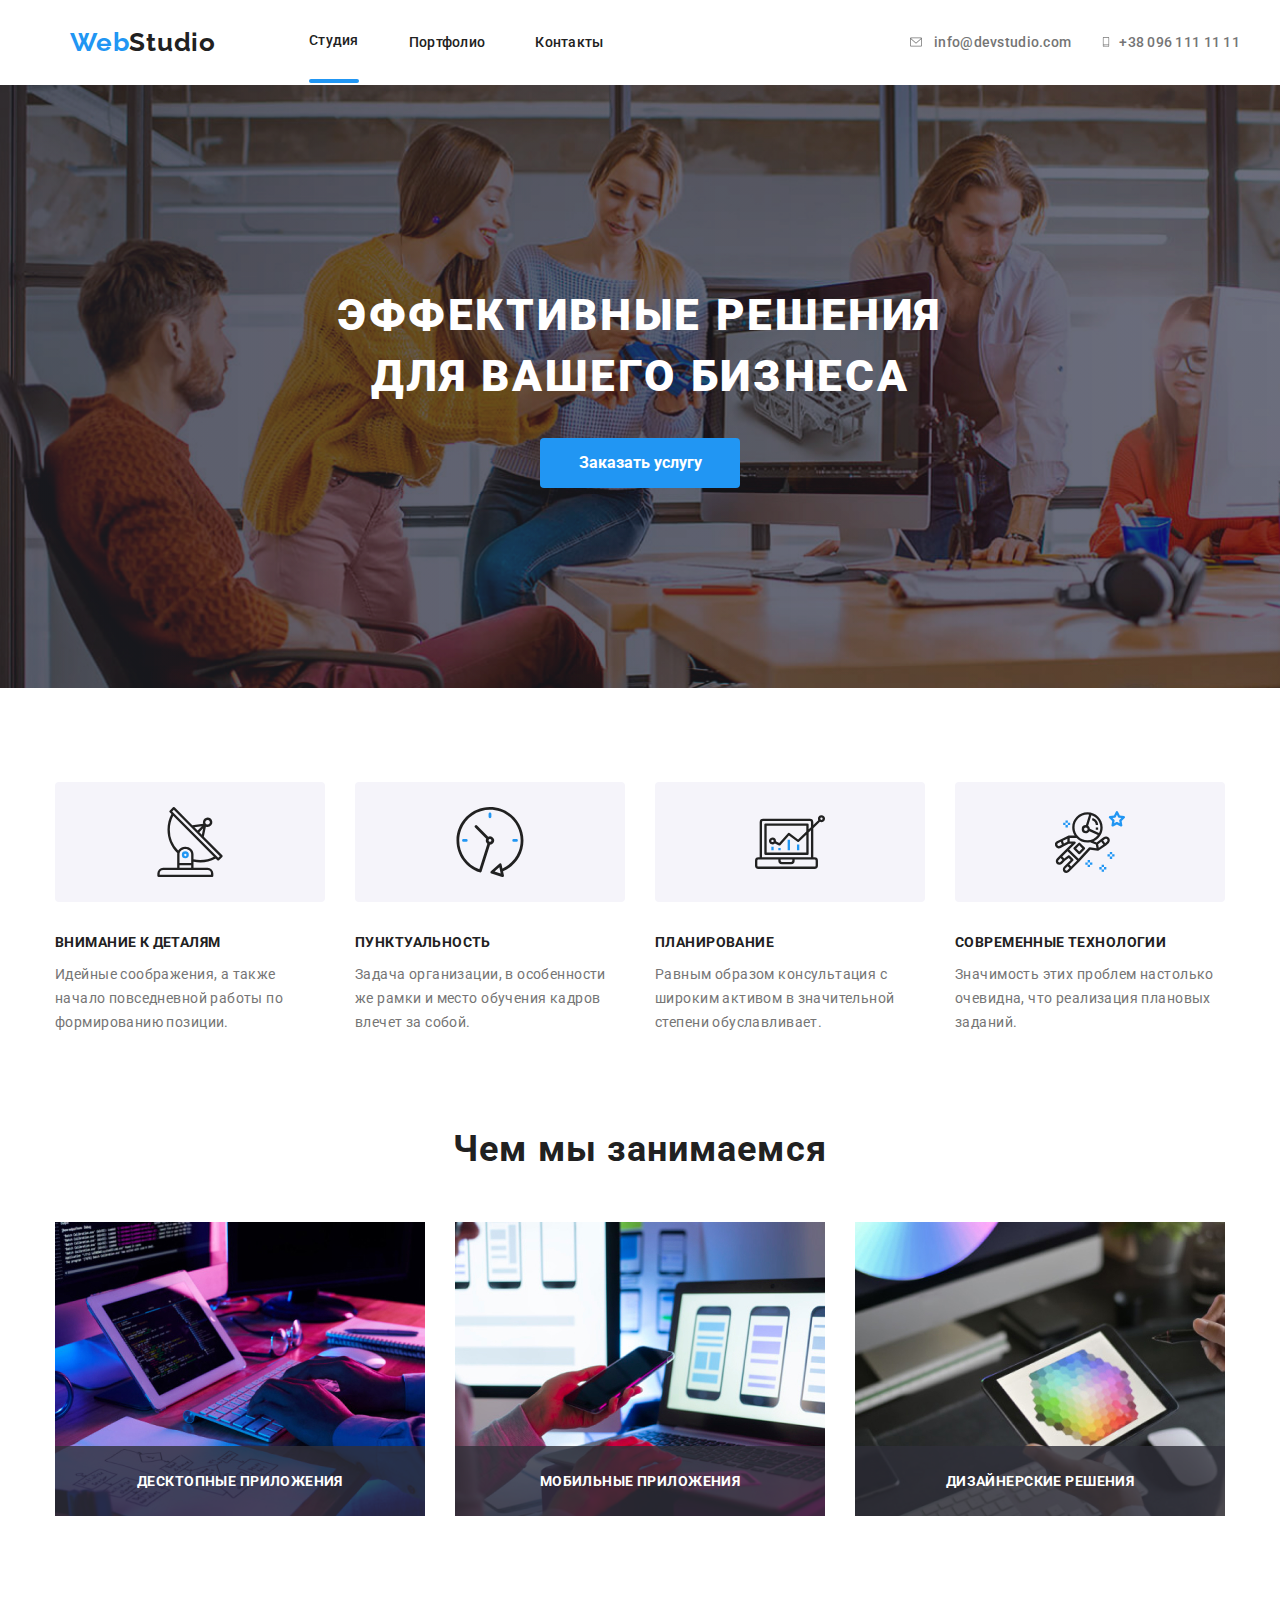
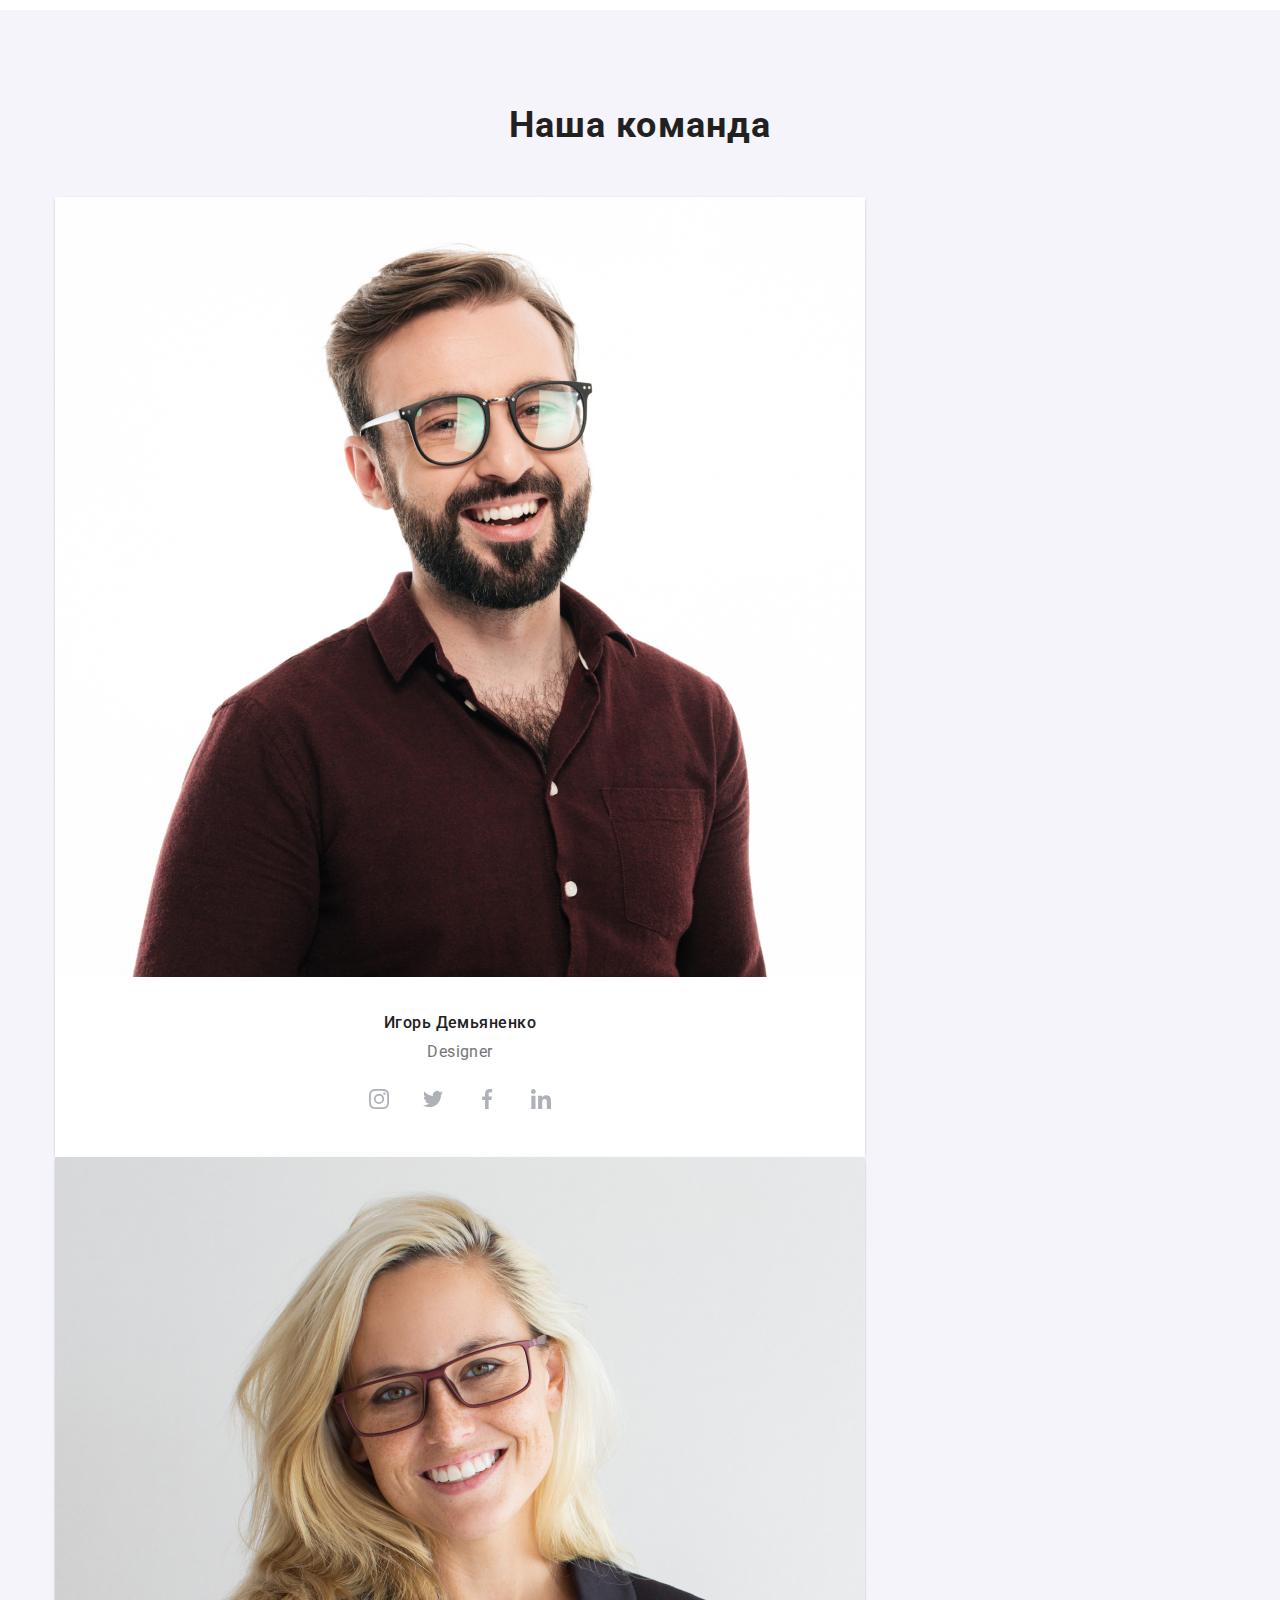
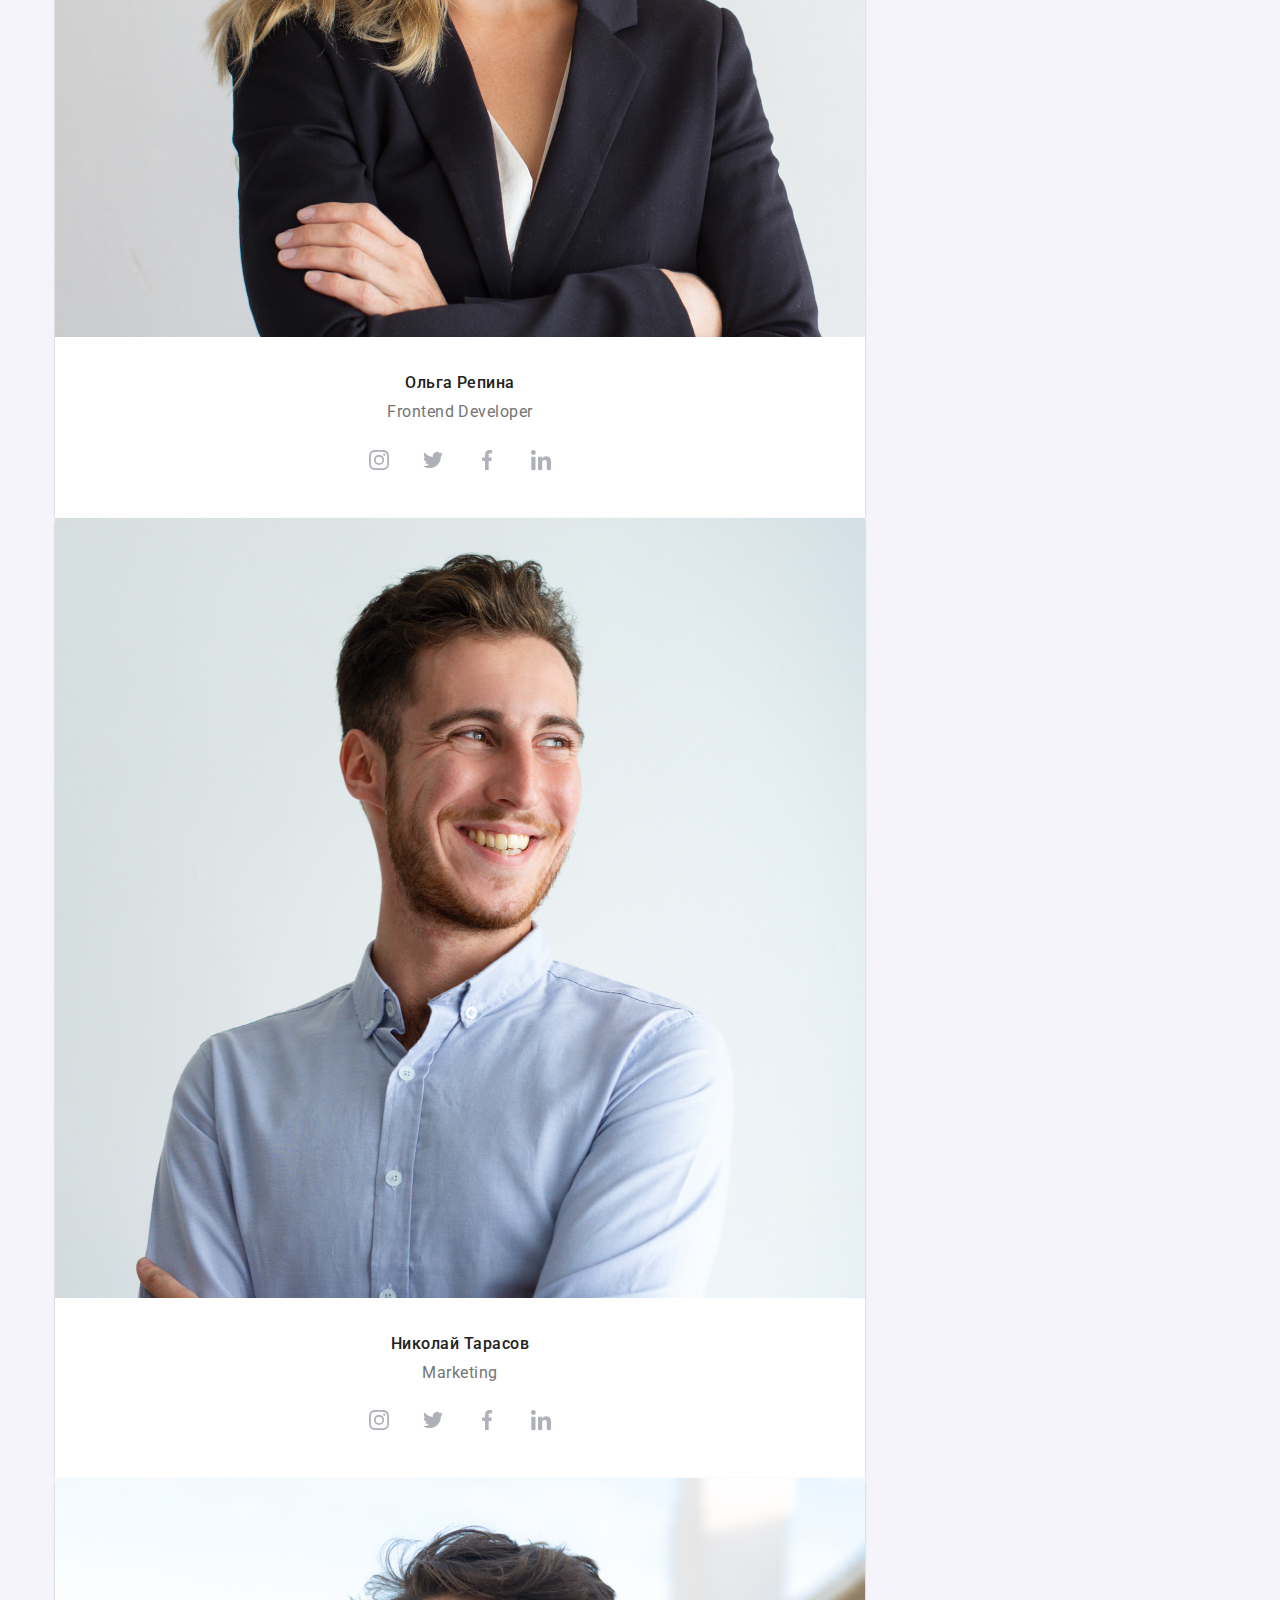
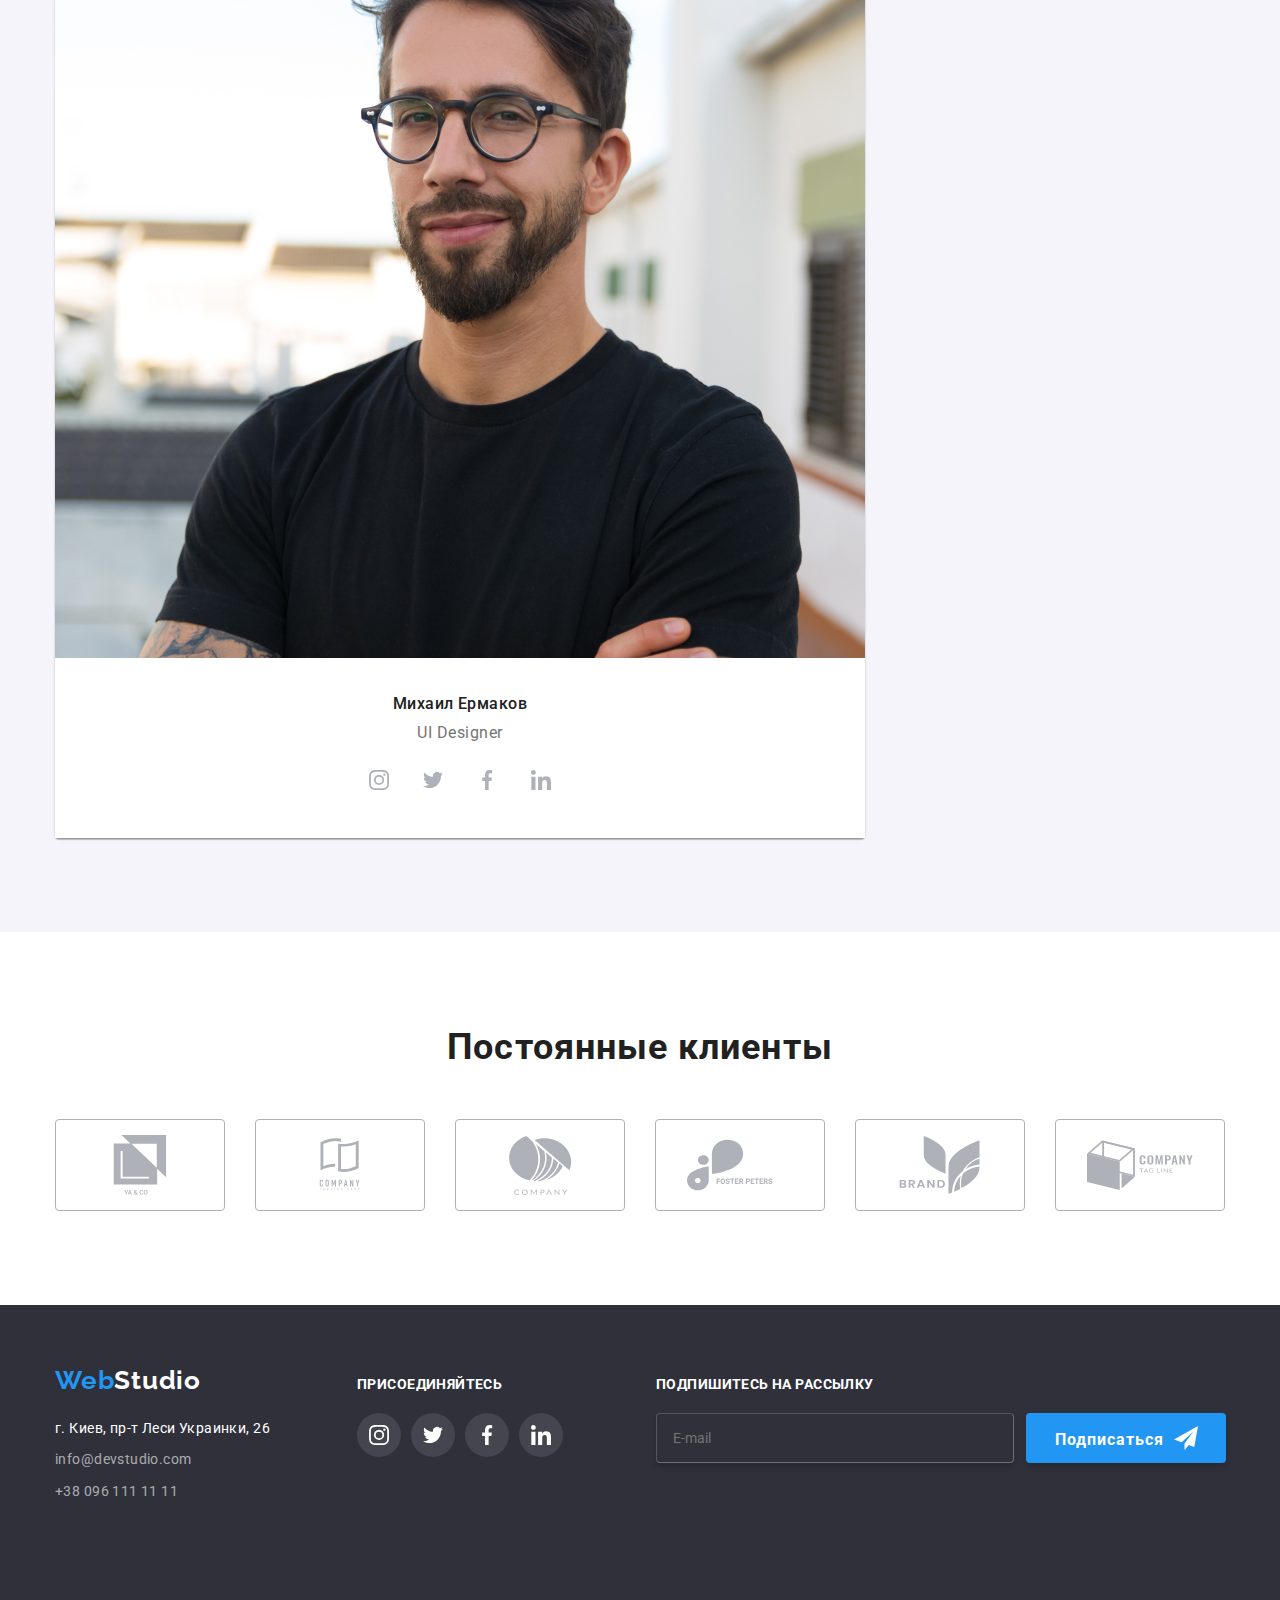
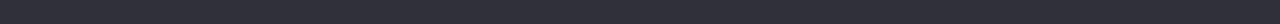
==== commit bc545dd4: "отлажены кнопки мобильного окна" ====
--- a/index.html
+++ b/index.html
@@ -14,7 +14,14 @@
     <section class="section-header">
         <div class="container header-flex"> 
     <a href="" class="page-header__logo"><span class="page-header__logo--color">Web</span>Studio</a>
-   
+   <button type="button" 
+            class="menu__button" aria-expanded="false" data-menu-button>
+            <svg width="40px" height="40px" aria-label="Переключатель мобильного меню">
+                <!-- <use class="icon-menu" href="./images/sprite.svg#icon-menu"></use> -->
+                <use class="icon-burger" href="./images/sprite.svg#icon-burger" width="24px" height="24px"></use>
+                <use class="icon-cross" href="./images/sprite.svg#icon-close-2"  width="18.67px" height="18.67px"></use>          
+            </svg>
+        </button>
 
         <!-- Mobile backdrop -->
     <div class="menu" id="menu" data-menu>
@@ -64,14 +71,7 @@
             </div>
         </div>
     </div>
-<button type="button" 
-            class="menu__button" aria-expanded="false" data-menu-button>
-            <svg width="40px" height="40px" aria-label="Переключатель мобильного меню">
-                <!-- <use class="icon-menu" href="./images/sprite.svg#icon-menu"></use> -->
-                <use class="icon-cross" href="./images/sprite.svg#icon-close"></use>
-                 <use class="icon-menu" href="./images/sprite.svg#icon-burger"></use>
-            </svg>
-        </button>
+
     <nav>
         <ul class="main-nav">
         <li class="main-nav__item" ><a class="main-nav__link main-nav__link--active "href="" >Студия</a></li>
@@ -81,12 +81,12 @@
      </nav>
         <ul class="contact-list">
         <li class="contact-list__item "><a class ="contact-list__mail" href="mailto:info@devstudio.com" >
-            <svg class="icon-envelope" width= "12px" height="16px">
-                <use href="/images/sprite.svg#icon-envelope"></use>
+            <svg class="icon-envelope" >
+                <use href="./images/sprite.svg#icon-envelope"></use>
             </svg>info@devstudio.com</a></li>
         <li class="contact-list__item "><a class="contact-list__tel" href="tel:+38 096 111 11 11">
-            <svg class="icon-smartphone" width="10px" height="16px">
-                <use href= "/images/sprite.svg#icon-smartphone" ></use> </svg> +38 096 111 11 11</a></li>
+            <svg class="icon-smartphone" >
+                <use href= "./images/sprite.svg#icon-smartphone" ></use> </svg> +38 096 111 11 11</a></li>
         </ul>
         </div>
     </section>
@@ -107,25 +107,25 @@
     <ul class="do-list">
     <li class="do-list__item"><div class="do-list__block">
       <svg  height="70px" width="70px">
-            <use href = "/images/sprite.svg#icon-antenna"></use>
+            <use href = "./images/sprite.svg#icon-antenna"></use>
         </svg></div>
     <h3 class="do-list__title">Внимание к деталям</h3><p class="do-list__paragraf">Идейные соображения, а также начало повседневной работы
          по формированию позиции.</p></li>
     <li class="do-list__item"><div class="do-list__block">
         <svg  height="70px" width="70px">
-            <use href="/images/sprite.svg#icon-clock"></use>
+            <use href="./images/sprite.svg#icon-clock"></use>
         </svg></div>
         <h3 class="do-list__title">Пунктуальность</h3><p class="do-list__paragraf">Задача организации, в особенности же рамки и место обучения 
         кадров влечет за собой.</p></li>
     <li class="do-list__item"><div class="do-list__block">
         <svg  height="70px" width="70px">
-            <use href="/images/sprite.svg#icon-diagram"></use>
+            <use href="./images/sprite.svg#icon-diagram"></use>
         </svg></div>
         <h3 class="do-list__title">Планирование</h3><p class="do-list__paragraf">Равным образом консультация с широким активом в значительной 
         степени обуславливает.</p></li>
     <li class ="do-list__item"><div class="do-list__block">
         <svg  height="70px" width="70px">
-            <use href="/images/sprite.svg#icon-astronaut"></use>
+            <use href="./images/sprite.svg#icon-astronaut"></use>
         </svg></div>
         <h3 class="do-list__title">Современные технологии</h3><p class="do-list__paragraf">Значимость этих проблем настолько очевидна, что 
         реализация плановых заданий.</p></li>
@@ -165,25 +165,25 @@
       <ul class="social-list">
     <li class="social-list__item"><a href="" class="social-list__link" aria-label="Instagram">
         <svg class="instagram" height="20px" width="20px">
-            <use href="/images/sprite.svg#icon-instagram"></use>
+            <use href="./images/sprite.svg#icon-instagram"></use>
         </svg>
     </a>
 </li>
     <li class="social-list__item"><a href="" class="social-list__link" aria-label="Twitter">
         <svg class="twitter" height="20px" width="20px">
-            <use href="/images/sprite.svg#icon-twitter"></use>
+            <use href="./images/sprite.svg#icon-twitter"></use>
         </svg>
     </a>
 </li>
       <li class="social-list__item"><a href="" class="social-list__link" aria-label="Facebook">
     <svg class="facebook" height="20px" width="20px">
-            <use href="/images/sprite.svg#icon-facebook"></use>
+            <use href="./images/sprite.svg#icon-facebook"></use>
         </svg>
     </a>
 </li>
       <li class="social-list__item"><a href="" class="social-list__link" aria-label="Linkedin">
     <svg class="linkedin" height="20px" width="20px">
-            <use href="/images/sprite.svg#icon-linkedin"></use>
+            <use href="./images/sprite.svg#icon-linkedin"></use>
         </svg> 
     </a>
 </li>
@@ -202,25 +202,25 @@
           <ul class="social-list" height="20px" width="20px">
     <li class="social-list__item"><a href="" class="social-list__link" aria-label="Instagram">
         <svg class="instagram" height="20px" width="20px">
-            <use href="/images/sprite.svg#icon-instagram"></use>
+            <use href="./images/sprite.svg#icon-instagram"></use>
         </svg>
     </a>
 </li>
     <li class="social-list__item"><a href="" class="social-list__link" aria-label="Twitter">
         <svg class="twitter" height="20px" width="20px">
-            <use href="/images/sprite.svg#icon-twitter"></use>
+            <use href="./images/sprite.svg#icon-twitter"></use>
         </svg>
     </a>
 </li>
     <li class="social-list__item"><a href="" class="social-list__link" aria-label="Facebook">
         <svg class="facebook" height="20px" width="20px">
-            <use href="/images/sprite.svg#icon-facebook"></use>
+            <use href="./images/sprite.svg#icon-facebook"></use>
         </svg>
     </a>
 </li>
     <li class="social-list__item"><a href="" class="social-list__link" aria-label="Linkedin">
         <svg class="linkedin" height="20px" width="20px">
-            <use href="/images/sprite.svg#icon-linkedin"></use>
+            <use href="./images/sprite.svg#icon-linkedin"></use>
         </svg> 
     </a>
 </li>
@@ -240,25 +240,25 @@
         <ul class="social-list">
     <li class="social-list__item"><a href="" class="social-list__link" aria-label="Instagram">
         <svg class="instagram" height="20px" width="20px">
-            <use href="/images/sprite.svg#icon-instagram"></use>
+            <use href="./images/sprite.svg#icon-instagram"></use>
         </svg>
     </a>
 </li>
     <li class="social-list__item"><a href="" class="social-list__link" aria-label="Twitter">
         <svg class="twitter" height="20px" width="20px">
-            <use href="/images/sprite.svg#icon-twitter"></use>
+            <use href="./images/sprite.svg#icon-twitter"></use>
         </svg>
     </a> 
 </li>
     <li class="social-list__item"><a href="" class="social-list__link" aria-label="Facebook">
         <svg class="facebook" height="20px" width="20px">
-            <use href="/images/sprite.svg#icon-facebook"></use>
+            <use href="./images/sprite.svg#icon-facebook"></use>
         </svg>
     </a>
 </li>
     <li class="social-list__item"><a href="" class="social-list__link" aria-label="Linkedin">
         <svg class="linkedin" height="20px" width="20px">
-            <use href="/images/sprite.svg#icon-linkedin"></use>
+            <use href="./images/sprite.svg#icon-linkedin"></use>
         </svg> 
     </a>
 </li>
@@ -277,25 +277,25 @@
         <ul class="social-list">
     <li class="social-list__item"><a href="" class="social-list__link" aria-label="Instagram">
         <svg class="instagram" height="20px" width="20px">
-            <use href="/images/sprite.svg#icon-instagram"></use>
+            <use href="./images/sprite.svg#icon-instagram"></use>
         </svg>
     </a>
 </li>
    <li class="social-list__item"><a href="" class="social-list__link" aria-label="Twitter">
         <svg class="twitter" height="20px" width="20px">
-            <use href="/images/sprite.svg#icon-twitter"></use>
+            <use href="./images/sprite.svg#icon-twitter"></use>
         </svg>
     </a>
 </li>
     <li class="social-list__item"><a href="" class="social-list__link" aria-label="Facebook">
          <svg class="facebook" height="20px" width="20px">
-            <use href="/images/sprite.svg#icon-facebook"></use>
+            <use href="./images/sprite.svg#icon-facebook"></use>
         </svg>
     </a>
 </li>
     <li class="social-list__item"><a href="" class="social-list__link" aria-label="Linkedin">
         <svg class="linkedin" height="20px" width="20px">
-            <use href="/images/sprite.svg#icon-linkedin"></use>
+            <use href="./images/sprite.svg#icon-linkedin"></use>
         </svg> 
     </a>
 </li>
@@ -355,25 +355,25 @@
     <ul class="social-footlist">
     <li class="social-footlist__item"><a href="" class="social-footlist__link" aria-label="Instagram">
         <svg class="instagram" height="20px" width="20px">
-            <use href="/images/sprite.svg#icon-instagram"></use>
+            <use href="./images/sprite.svg#icon-instagram"></use>
         </svg>
     </a>
 </li>
    <li class="social-footlist__item"><a href="" class="social-footlist__link" aria-label="Twitter">
         <svg class="twitter" height="20px" width="20px">
-            <use href="/images/sprite.svg#icon-twitter"></use>
+            <use href="./images/sprite.svg#icon-twitter"></use>
         </svg>
     </a>
 </li>
     <li class="social-footlist__item"><a href="" class="social-footlist__link" aria-label="Facebook">
          <svg class="facebook" height="20px" width="20px">
-            <use href="/images/sprite.svg#icon-facebook"></use>
+            <use href="./images/sprite.svg#icon-facebook"></use>
         </svg>
     </a>
 </li>
     <li class="social-footlist__item"><a href="" class="social-footlist__link" aria-label="Linkedin">
         <svg class="linkedin" height="20px" width="20px">
-            <use href="/images/sprite.svg#icon-linkedin"></use>
+            <use href="./images/sprite.svg#icon-linkedin"></use>
         </svg> 
     </a>
 </li>
@@ -385,7 +385,7 @@
         <input class="form-group__input" type="mail" name ="mail" placeholder="E-mail"/>
         <button class="form-group__button" type="submit">Подписаться
             <svg class="icon-send" width="24px" height="24px">
-                <use href="/images/sprite.svg#icon-icon-send"></use>
+                <use href="./images/sprite.svg#icon-icon-send"></use>
             </svg>
         </button>
         </form>
@@ -406,7 +406,7 @@
         <span class="modal-form__input--position">   
         <input type="name" name="name" class="modal-form__input">
             <svg class="modal-form__icon">
-             <use href="/images/sprite.svg#icon-person-black-18dp" width="18px" height="18px"></use>
+             <use href="./images/sprite.svg#icon-person-black-18dp" width="18px" height="18px"></use>
             </svg>
              </span> 
               </label>
@@ -416,7 +416,7 @@
             <input type="tel" name="phone" pattern="[0-9]{3}-[0-9]{3}-[0-9]{4}"
        required class="modal-form__input"/>
             <svg class="modal-form__icon">
-            <use href="/images/sprite.svg#icon-phone-black-18dp" width="18px" height="18px"></use>
+            <use href="./images/sprite.svg#icon-phone-black-18dp" width="18px" height="18px"></use>
              </svg>
               </span>
                </label>
@@ -425,7 +425,7 @@
         <span class="modal-form__input--position">      
             <input type="email" name="email" class="modal-form__input">
              <svg class="modal-form__icon">
-              <use href="/images/sprite.svg#icon-email-black-18dp" width="18px" height="18px"></use>
+              <use href="./images/sprite.svg#icon-email-black-18dp" width="18px" height="18px"></use>
              </svg>
              </span>
               </label>
--- a/css/main.min.css
+++ b/css/main.min.css
@@ -1 +1 @@
-/*! modern-normalize v1.1.0 | MIT License | https://github.com/sindresorhus/modern-normalize */*,::before,::after{-webkit-box-sizing:border-box;box-sizing:border-box}html{line-height:1.15;-webkit-text-size-adjust:100%;-moz-tab-size:4;-o-tab-size:4;tab-size:4}body{margin:0;font-family:system-ui,-apple-system,"Segoe UI",Roboto,Helvetica,Arial,sans-serif,"Apple Color Emoji","Segoe UI Emoji"}hr{height:0;color:inherit}abbr[title]{-webkit-text-decoration:underline dotted;text-decoration:underline dotted}b,strong{font-weight:bolder}code,kbd,samp,pre{font-family:ui-monospace,SFMono-Regular,Consolas,"Liberation Mono",Menlo,monospace;font-size:1em}small{font-size:80%}sub,sup{font-size:75%;line-height:0;position:relative;vertical-align:baseline}sub{bottom:-0.25em}sup{top:-0.5em}table{text-indent:0;border-color:inherit}button,input,optgroup,select,textarea{font-family:inherit;font-size:100%;line-height:1.15;margin:0}button,select{text-transform:none}button,[type=button],[type=reset],[type=submit]{-webkit-appearance:button}::-moz-focus-inner{border-style:none;padding:0}:-moz-focusring{outline:1px dotted ButtonText}:-moz-ui-invalid{box-shadow:none}legend{padding:0}progress{vertical-align:baseline}::-webkit-inner-spin-button,::-webkit-outer-spin-button{height:auto}[type=search]{-webkit-appearance:textfield;outline-offset:-2px}::-webkit-search-decoration{-webkit-appearance:none}::-webkit-file-upload-button{-webkit-appearance:button;font:inherit}summary{display:list-item}html{-webkit-box-sizing:border-box;box-sizing:border-box}*,*::before,*::after{-webkit-box-sizing:inherit;box-sizing:inherit}body{display:block;background-color:#fff;color:#212121;font-family:"Roboto",sans-serif;font-size:14px;font-weight:700}h1,h2,h3,h4,h5,h6,p{margin:0;padding:0}a{text-decoration:none}ul{list-style:none}img{display:block;max-width:100%;height:auto}.item{padding:0;margin:0;list-style:none}.container{padding-left:15px;padding-right:15px;margin:0 auto}@media screen and (min-width: 480px){.container{width:480px}}@media screen and (min-width: 768px){.container{width:768px}}@media screen and (min-width: 1200px){.container{width:1200px}}.header-flex{display:-webkit-box;display:-ms-flexbox;display:flex;-webkit-box-align:center;-ms-flex-align:center;align-items:center}.sign-block__title,.join-block__title{font-size:14px;line-height:1.2;letter-spacing:.03em;text-transform:uppercase;margin-bottom:20px;color:#fff}.page-header__logo{font-family:"Raleway",sans-serif;font-style:normal;font-weight:700;font-size:26px;line-height:1.2;letter-spacing:.03em;color:#212121;-webkit-box-align:center;-ms-flex-align:center;align-items:center;-ms-flex-item-align:center;align-self:center}.page-header__logo--color{color:#2196f3}.menu__button{display:-webkit-inline-box;display:-ms-inline-flexbox;display:inline-flex;margin:0;padding:0;border:none;background-color:transparent;position:relative;z-index:100;margin-left:auto}.menu__button svg{fill:#212121}@media screen and (min-width: 768px){.menu__button{display:none}}.menu__button:hover svg,.menu__button:focus svg{fill:#2196f3}.menu__button .icon-menu{display:block;z-index:90}.menu__button .icon-cross{display:none}.menu__button.is-open .icon-cross{display:block;z-index:90}.menu__button.is-open .icon-menu{display:none}.menu.is-open{opacity:1;visibility:visible}@media screen and (max-width: 767px){.menu{position:fixed;top:0;left:0;width:100vw;height:100vh;background-color:#fff;z-index:99;opacity:0;visibility:hidden;-webkit-transition:opacity 250ms cubic-bezier(0.4, 0, 0.2, 1),visibility 250ms cubic-bezier(0.4, 0, 0.2, 1);-o-transition:opacity 250ms cubic-bezier(0.4, 0, 0.2, 1),visibility 250ms cubic-bezier(0.4, 0, 0.2, 1);transition:opacity 250ms cubic-bezier(0.4, 0, 0.2, 1),visibility 250ms cubic-bezier(0.4, 0, 0.2, 1)}.menu.is-hidden{opacity:1;visibility:visible}}.mob-menu{position:relative;height:100%;background-color:#fff;display:-webkit-box;display:-ms-flexbox;display:flex;-webkit-box-orient:vertical;-webkit-box-direction:normal;-ms-flex-direction:column;flex-direction:column;-webkit-box-pack:justify;-ms-flex-pack:justify;justify-content:space-between;padding-top:10px;padding-bottom:48px;overflow:hidden}@media screen and (min-width: 768px){.mob-menu{display:none}}.navigation-list__link{display:block;font-weight:500;font-size:40px;line-height:1.17;letter-spacing:.02em;color:#212121;text-decoration:none;margin-top:30px}.navigation-list__link:not(last-child){margin-bottom:32px}.navigation-list__link--active{font-weight:500;font-size:40px;line-height:1.17;letter-spacing:.02em;color:#2196f3}@media screen and (min-width: 767px){.contacts-list{padding-top:21px;padding-bottom:21px}}@media screen and (min-width: 768px){.contacts-list__item:not(:last-child){margin-bottom:10px}}@media screen and (min-width: 1200px){.contacts-list__item:not(:last-child){margin-right:30px;margin-bottom:0px}}.contacts-list__link{display:-webkit-box;display:-ms-flexbox;display:flex;-webkit-box-align:center;-ms-flex-align:center;align-items:center;color:#757575;font-weight:500;font-size:14px;line-height:1.14;letter-spacing:.02em;text-decoration:none}@media screen and (min-width: 767px){.contacts-list__link:hover,.contacts-list__link:focus{color:#2196f3;-webkit-transition:color 250ms cubic-bezier(0.4, 0, 0.2, 1);-o-transition:color 250ms cubic-bezier(0.4, 0, 0.2, 1);transition:color 250ms cubic-bezier(0.4, 0, 0.2, 1)}}@media screen and (min-width: 768px)and (max-width: 1199px){.contacts-list__link{font-size:12px;line-height:1.16}}.contacts-list__link-phone{font-weight:500;font-size:34px;line-height:1.17;letter-spacing:.02em;color:#2196f3}@media screen and (max-width: 768px){.contacts-list__link-phone{margin-bottom:32px}}.contacts-list__link-mail{font-weight:500;font-size:24px;line-height:1.16;letter-spacing:.02em;color:#757575}.social{display:-webkit-box;display:-ms-flexbox;display:flex;-ms-flex-wrap:wrap;flex-wrap:wrap;margin-top:64px}.social__item{padding-right:10px}.social__item:not(:first-child){padding-left:10px}.social__item:not(:last-child){border-right:1px solid rgba(33,33,33,.2)}.social__link{font-weight:500;font-size:18px;line-height:1.22;letter-spacing:.02em;color:#2196f3}.section-header{padding-left:15px;padding-right:15px;margin:0 auto}@media screen and (min-width: 481px)and (max-width: 768px){.section-header{max-width:768px}}@media screen and (min-width: 769px){.section-header{max-width:1200px}}.main-nav{display:none;visibility:hidden}@media screen and (min-width: 768px)and (max-width: 1200px){.main-nav{visibility:visible;display:-webkit-box;display:-ms-flexbox;display:flex;-webkit-box-align:center;-ms-flex-align:center;align-items:center;margin-left:88px;margin-top:0;margin-bottom:0;padding-left:0}}@media screen and (min-width: 1200px){.main-nav{visibility:visible;display:-webkit-box;display:-ms-flexbox;display:flex;margin-left:93px;-webkit-box-align:center;-ms-flex-align:center;align-items:center;margin-top:0;margin-bottom:0;padding-left:0}}.main-nav__link{font-family:"Roboto",sans-serif;font-weight:500;font-size:14px;line-height:1.2;letter-spacing:.02em;color:#212121;cursor:pointer;display:block;padding-top:32px;padding-bottom:32px;-webkit-transition:color 250ms cubic-bezier(0.4, 0, 0.2, 1);-o-transition:color 250ms cubic-bezier(0.4, 0, 0.2, 1);transition:color 250ms cubic-bezier(0.4, 0, 0.2, 1)}.main-nav__item:not(:last-child){margin-right:50px}.main-nav__link:hover,.main-nav__link:focus{color:#2196f3}.main-nav__link--active::after{content:"";position:relative;display:block;top:30px;bottom:-1px;width:100%;height:4px;border-radius:2px;background-color:#2196f3;-webkit-animation:zoomIn .5s ease;animation:zoomIn .5s ease}@-webkit-keyframes zoomIn{from{opacity:0;-webkit-transform:scale3d(0.3, 0.3, 0.3);transform:scale3d(0.3, 0.3, 0.3)}50%{opacity:1}}@keyframes zoomIn{from{opacity:0;-webkit-transform:scale3d(0.3, 0.3, 0.3);transform:scale3d(0.3, 0.3, 0.3)}50%{opacity:1}}.contact-list{display:none;visibility:hidden}@media screen and (min-width: 768px){.contact-list{visibility:visible;display:block}}@media screen and (min-width: 1200px){.contact-list{visibility:visible;display:-webkit-box;display:-ms-flexbox;display:flex;-ms-flex-line-pack:center;align-content:center;margin:0;margin-left:auto;padding:0}}.contact-list__item{color:#757575;font-style:normal;font-weight:500;line-height:1.2;letter-spacing:.02em;fill:#757575}@media screen and (min-width: 768px){.contact-list__item{font-size:12px}}@media screen and (min-width: 1200px){.contact-list__item{font-size:14px}}@media screen and (min-width: 1200px){.contact-list__item:last-child{margin-left:30px}}.contact-list__mail,.contact-list__tel{display:-webkit-box;display:-ms-flexbox;display:flex;-webkit-box-align:center;-ms-flex-align:center;align-items:center;-webkit-box-pack:center;-ms-flex-pack:center;justify-content:center;color:#757575;-webkit-transition:color 250ms cubic-bezier(0.4, 0, 0.2, 1);-o-transition:color 250ms cubic-bezier(0.4, 0, 0.2, 1);transition:color 250ms cubic-bezier(0.4, 0, 0.2, 1)}@media screen and (min-width: 1200px){.contact-list__mail,.contact-list__tel{padding-top:32px;padding-bottom:32px}}.contact-list__mail{display:-webkit-box;display:-ms-flexbox;display:flex;-webkit-box-align:center;-ms-flex-align:center;align-items:center}@media screen and (min-width: 768px)and (max-width: 1200px){.contact-list__mail{margin-bottom:10px}}.icon-envelope{margin-right:10px;margin-left:15px}.contact-list__mail:hover .icon-envelope,.contact-list__mail:focus .icon-envelope{fill:#2196f3}@media screen and (min-width: 768px){.icon-envelope{width:14px;height:10px}}@media screen and (min-width: 1200px){.icon-envelope{width:16px;height:12px}}.icon-smartphone{margin-right:10px}.contact-list__tel:hover .icon-smartphone,.contact-list__tel:focus .icon-smartphone{fill:#2196f3}@media screen and (min-width: 768px){.icon-smartphone{width:10px;height:14px}}@media screen and (min-width: 1200px){.icon-smartphone{width:10px;height:16px}}.contact-list__item:hover .contact-list__mail,.contact-list__item:focus .contact-list__mail{color:#2196f3}.contact-list__item:hover .contact-list__tel,.contact-list__item:focus .contact-list__tel{color:#2196f3}.hero{padding:200px 15px;margin:0 auto;width:100%;background-image:-webkit-gradient(linear, left top, right top, from(rgba(47, 48, 58, 0.5)), to(rgba(47, 48, 58, 0.3))),url(/images/mobile/imgMobile.jpg);background-image:-o-linear-gradient(left, rgba(47, 48, 58, 0.5), rgba(47, 48, 58, 0.3)),url(/images/mobile/imgMobile.jpg);background-image:linear-gradient(to right, rgba(47, 48, 58, 0.5), rgba(47, 48, 58, 0.3)),url(/images/mobile/imgMobile.jpg);background-size:cover;background-color:#2f303a}@media(min-device-pixel-ratio: 2),(-webkit-min-device-pixel-ratio: 2),(-o-min-device-pixel-ratio: 2/1),(min-resolution: 192dpi),(min-resolution: 2dppx){.hero{background-image:-webkit-gradient(linear, left top, right top, from(rgba(47, 48, 58, 0.5)), to(rgba(47, 48, 58, 0.3))),url(/images/mobile/imgMobile@2x.jpg);background-image:-o-linear-gradient(left, rgba(47, 48, 58, 0.5), rgba(47, 48, 58, 0.3)),url(/images/mobile/imgMobile@2x.jpg);background-image:linear-gradient(to right, rgba(47, 48, 58, 0.5), rgba(47, 48, 58, 0.3)),url(/images/mobile/imgMobile@2x.jpg)}}@media screen and (min-width: 768px){.hero{background-image:-webkit-gradient(linear, left top, right top, from(rgba(47, 48, 58, 0.5)), to(rgba(47, 48, 58, 0.3))),url(/images/tablet/HeaderTablet.jpg);background-image:-o-linear-gradient(left, rgba(47, 48, 58, 0.5), rgba(47, 48, 58, 0.3)),url(/images/tablet/HeaderTablet.jpg);background-image:linear-gradient(to right, rgba(47, 48, 58, 0.5), rgba(47, 48, 58, 0.3)),url(/images/tablet/HeaderTablet.jpg);background-size:cover}}@media screen and (min-width: 768px)and (min-device-pixel-ratio: 2),screen and (min-width: 768px)and (-webkit-min-device-pixel-ratio: 2),screen and (min-width: 768px)and (-o-min-device-pixel-ratio: 2/1),screen and (min-width: 768px)and (min-resolution: 192dpi),screen and (min-width: 768px)and (min-resolution: 2dppx){.hero{background-image:-webkit-gradient(linear, left top, right top, from(rgba(47, 48, 58, 0.5)), to(rgba(47, 48, 58, 0.3))),url(/images/tablet/HeaderTablet@2x.jpg);background-image:-o-linear-gradient(left, rgba(47, 48, 58, 0.5), rgba(47, 48, 58, 0.3)),url(/images/tablet/HeaderTablet@2x.jpg);background-image:linear-gradient(to right, rgba(47, 48, 58, 0.5), rgba(47, 48, 58, 0.3)),url(/images/tablet/HeaderTablet@2x.jpg)}}@media screen and (min-width: 1200px){.hero{background-image:-webkit-gradient(linear, left top, right top, from(rgba(47, 48, 58, 0.5)), to(rgba(47, 48, 58, 0.3))),url(/images/Img.jpg);background-image:-o-linear-gradient(left, rgba(47, 48, 58, 0.5), rgba(47, 48, 58, 0.3)),url(/images/Img.jpg);background-image:linear-gradient(to right, rgba(47, 48, 58, 0.5), rgba(47, 48, 58, 0.3)),url(/images/Img.jpg);background-size:cover}}@media screen and (min-width: 1200px)and (min-device-pixel-ratio: 2),screen and (min-width: 1200px)and (-webkit-min-device-pixel-ratio: 2),screen and (min-width: 1200px)and (-o-min-device-pixel-ratio: 2/1),screen and (min-width: 1200px)and (min-resolution: 192dpi),screen and (min-width: 1200px)and (min-resolution: 2dppx){.hero{background-image:-webkit-gradient(linear, left top, right top, from(rgba(47, 48, 58, 0.5)), to(rgba(47, 48, 58, 0.3))),url(/images/desktop@2x/ImgDesktop@2x.jpg);background-image:-o-linear-gradient(left, rgba(47, 48, 58, 0.5), rgba(47, 48, 58, 0.3)),url(/images/desktop@2x/ImgDesktop@2x.jpg);background-image:linear-gradient(to right, rgba(47, 48, 58, 0.5), rgba(47, 48, 58, 0.3)),url(/images/desktop@2x/ImgDesktop@2x.jpg);background-size:cover}}.hero-title{font-size:26px;line-height:1.6;max-width:360px;color:#fff;font-weight:900;letter-spacing:.06em;text-transform:uppercase;font-family:"Roboto",sans-serif;text-align:center;margin-right:auto;margin-left:auto;margin-bottom:30px}@media screen and (min-width: 1200px){.hero-title{font-size:44px;line-height:1.4;max-width:696px}}.hero-button{display:-webkit-box;display:-ms-flexbox;display:flex;-webkit-box-align:center;-ms-flex-align:center;align-items:center;-webkit-box-pack:center;-ms-flex-pack:center;justify-content:center;text-align:center;font-weight:700;font-size:16px;line-height:1.9;color:#fff;border-radius:4px;cursor:pointer;width:200px;height:50px;border:1px solid transparent;background-color:#2196f3;margin-left:auto;margin-right:auto;overflow:hidden;-webkit-transition:background-color 250ms cubic-bezier(0.4, 0, 0.2, 1),color 250ms cubic-bezier(0.4, 0, 0.2, 1);-o-transition:background-color 250ms cubic-bezier(0.4, 0, 0.2, 1),color 250ms cubic-bezier(0.4, 0, 0.2, 1);transition:background-color 250ms cubic-bezier(0.4, 0, 0.2, 1),color 250ms cubic-bezier(0.4, 0, 0.2, 1)}.hero-button:hover,.hero-button:focus{-webkit-box-shadow:0px,4px,4px,0px rgba(0,0,0,.15);box-shadow:0px,4px,4px,0px rgba(0,0,0,.15);background-color:#1194f8;border:1px solid #047abe}.backdrop{position:fixed;top:0;left:0;width:100%;height:100%;background-color:rgba(0,0,0,.2)}.is-hidden{opacity:0;visibility:visible;pointer-events:none;-webkit-transition:opacity 250ms ease;-o-transition:opacity 250ms ease;transition:opacity 250ms ease}.modal-block{position:absolute;top:50%;left:50%;-webkit-transform:translate(-50%, -50%);-ms-transform:translate(-50%, -50%);transform:translate(-50%, -50%);height:581px;width:528px;-webkit-box-shadow:0px 1px 3px rgba(0,0,0,.12),0px 1px 1px rgba(0,0,0,.14),0px 2px 1px rgba(0,0,0,.2);box-shadow:0px 1px 3px rgba(0,0,0,.12),0px 1px 1px rgba(0,0,0,.14),0px 2px 1px rgba(0,0,0,.2);border-radius:4px;background-color:#fff;opacity:1;-webkit-transition:opacity 250ms ease-in;-o-transition:opacity 250ms ease-in;transition:opacity 250ms ease-in}.modal-block__btn--closed{position:absolute;top:8px;right:8px;padding:0;margin:0;cursor:pointer;width:30px;height:30px;background-color:#fff;border:1px solid rgba(0,0,0,.1);border-radius:50%;font-size:25px;display:-webkit-box;display:-ms-flexbox;display:flex;-webkit-box-align:center;-ms-flex-align:center;align-items:center;-webkit-box-pack:center;-ms-flex-pack:center;justify-content:center;-webkit-transition:color 250ms cubic-bezier(0.4, 0, 0.2, 1);-o-transition:color 250ms cubic-bezier(0.4, 0, 0.2, 1);transition:color 250ms cubic-bezier(0.4, 0, 0.2, 1)}.modal-block__btn--closed:hover,.modal-block__btn--closed:focus{color:#2196f3}.modal-group{margin:40px}.modal-group__title{font-style:normal;font-weight:900;font-size:20px;line-height:1;letter-spacing:.03em;color:#212121;margin-bottom:12px}.modal-form{display:-webkit-box;display:-ms-flexbox;display:flex;-webkit-box-align:center;-ms-flex-align:center;align-items:center;-webkit-box-pack:center;-ms-flex-pack:center;justify-content:center;display:block}.modal-form__label{font-style:normal;font-weight:400;font-size:12px;line-height:1.2;letter-spacing:.01em;color:#757575}.modal-form__input{width:100%;height:40px;border:1px solid rgba(33,33,33,.2);-webkit-box-sizing:border-box;box-sizing:border-box;border-radius:4px;margin-bottom:10px;margin-top:4px;padding:0px 10px 0px 42px;-webkit-transition:border-color 250ms cubic-bezier(0.4, 0, 0.2, 1);-o-transition:border-color 250ms cubic-bezier(0.4, 0, 0.2, 1);transition:border-color 250ms cubic-bezier(0.4, 0, 0.2, 1)}.modal-form__input--position{position:relative;width:100%}.modal-form__input--position:hover .modal-form__input,.modal-form__input--position:focus .modal-form__input{border-color:#2196f3}.modal-form__icon{position:absolute;width:18px;height:18px;left:12px;top:0;-webkit-transform:translateY(-10%);-ms-transform:translateY(-10%);transform:translateY(-10%);fill:#212121;-webkit-transition:fill 250ms cubic-bezier(0.4, 0, 0.2, 1);-o-transition:fill 250ms cubic-bezier(0.4, 0, 0.2, 1);transition:fill 250ms cubic-bezier(0.4, 0, 0.2, 1)}.modal-form__input:hover+.modal-form__icon,.modal-form__input:focus+.modal-form__icon{fill:#2196f3}.modal-form__comment{width:100%;height:120px;resize:none;border:1px solid rgba(33,33,33,.2);-webkit-box-sizing:border-box;box-sizing:border-box;border-radius:4px;margin-top:4px;margin-bottom:20px;-webkit-transition:border-color 250ms cubic-bezier(0.4, 0, 0.2, 1);-o-transition:border-color 250ms cubic-bezier(0.4, 0, 0.2, 1);transition:border-color 250ms cubic-bezier(0.4, 0, 0.2, 1)}.modal-form__comment:hover,.modal-form__comment:focus{border-color:#2196f3}.modal-form__comment:hover[placeholder],.modal-form__comment:focus[placeholder]{font-style:normal;font-weight:400;font-size:12px;line-height:1.2;letter-spacing:.01em;color:rgba(255,255,255,.6);padding:12px 16px}.modal-form__btn--send{width:200px;height:50px;background-color:#188ce8;border:transparent;-webkit-box-shadow:0px 4px 4px rgba(0,0,0,.15);box-shadow:0px 4px 4px rgba(0,0,0,.15);border-radius:4px;font-style:normal;font-weight:700;font-size:16px;line-height:1.8;letter-spacing:.06em;color:#fff;text-align:center;-webkit-box-pack:center;-ms-flex-pack:center;justify-content:center;margin-left:124px;margin-top:20px;cursor:pointer}.checkbox{font-style:normal;font-weight:400;font-size:14px;line-height:1.7;letter-spacing:.03em;color:#757575;display:-webkit-box;display:-ms-flexbox;display:flex;-webkit-box-align:center;-ms-flex-align:center;align-items:center}.checkbox-body{position:absolute;z-index:-1;opacity:0}.checkbox::before{content:"";display:block;width:16px;height:16px;border:1px solid #212121;border-radius:2px;margin-left:8px;margin-right:8px;-webkit-transition:border-color 250ms cubic-bezier(0.4, 0, 0.2, 1);-o-transition:border-color 250ms cubic-bezier(0.4, 0, 0.2, 1);transition:border-color 250ms cubic-bezier(0.4, 0, 0.2, 1)}.checkbox-body:hover+.checkbox::before,.checkbox-body:focus+.checkbox::before{border-color:#2196f3}.checkbox-body:checked+.checkbox::before{background-color:#2196f3;background-image:url(../images/icon-check.svg);background-repeat:no-repeat;background-position:center;background-size:contain;border-color:transparent;-webkit-transition:background-image 250ms cubic-bezier(0.4, 0, 0.2, 1);-o-transition:background-image 250ms cubic-bezier(0.4, 0, 0.2, 1);transition:background-image 250ms cubic-bezier(0.4, 0, 0.2, 1)}.checkbox__link{text-decoration:underline;color:#2196f3}.do-section{background-color:#fff;padding:60px 15px;margin:0 auto}@media screen and (min-width: 1200px){.do-section{padding:94px 15px}}.do-list{display:block;padding-left:0;margin:0}@media screen and (min-width: 768px)and (max-width: 1199px){.do-list{display:-webkit-box;display:-ms-flexbox;display:flex;-ms-flex-wrap:wrap;flex-wrap:wrap}}@media screen and (min-width: 1200px){.do-list{display:-webkit-box;display:-ms-flexbox;display:flex;-webkit-box-pack:center;-ms-flex-pack:center;justify-content:center}}@media screen and (min-width: 480px){.do-list__item{max-width:450px;margin-bottom:30px}}@media screen and (min-width: 768px)and (max-width: 1199px){.do-list__item{max-width:354px;width:50%;margin-bottom:30px}.do-list__item:nth-child(even){margin-left:30px}}@media screen and (min-width: 1200px){.do-list__item:not(:last-child){margin-right:30px}}.do-list__block{max-width:450px;height:120px;background-color:#f5f4fa;border-radius:4px;margin-bottom:30px;display:-webkit-box;display:-ms-flexbox;display:flex;-webkit-box-pack:center;-ms-flex-pack:center;justify-content:center;-webkit-box-align:center;-ms-flex-align:center;align-items:center}@media screen and (min-width: 1200px){.do-list__block{display:-webkit-box;display:-ms-flexbox;display:flex;-webkit-box-align:center;-ms-flex-align:center;align-items:center;-webkit-box-pack:center;-ms-flex-pack:center;justify-content:center;max-width:270px}}.do-list__title{font-weight:700;font-size:14px;line-height:1.5;letter-spacing:.03em;text-transform:uppercase;margin-bottom:10px}.do-list__paragraf{font-weight:400;font-style:normal;font-size:14px;line-height:1.5;letter-spacing:.03em;color:#757575;text-align:left}.picture-section{background-color:#fff;padding:0 15px 94px;margin:0 auto}@media screen and (max-width: 1199px){.picture-section{display:none;visibility:hidden}}.picture-section__title{font-weight:700;font-size:36px;line-height:1.2;letter-spacing:.03em;text-align:center;margin-bottom:50px}.picture-list{display:-webkit-box;display:-ms-flexbox;display:flex;margin:0;padding:0}.picture-list__item:not(:last-child){margin-right:30px}.picture-list__thumb{position:relative}.picture-list__text{position:absolute;bottom:0;right:0;background-color:rgba(47,48,58,.8);width:100%;height:70px;display:-webkit-box;display:-ms-flexbox;display:flex;color:#fff;font-style:700;font-size:14px;line-height:1;letter-spacing:.03em;text-transform:uppercase;-webkit-box-pack:center;-ms-flex-pack:center;justify-content:center;-webkit-box-align:center;-ms-flex-align:center;align-items:center}.team-section{background-color:#f5f4fa;margin:0 auto;padding-bottom:60px;padding-top:60px}@media screen and (min-width: 1200px){.team-section{padding-bottom:94px;padding-top:94px}}.team-section__title{font-weight:700;font-size:28px;line-height:1.2;text-align:center;letter-spacing:.03em;text-align:center;margin-bottom:30px}@media screen and (min-width: 1200px){.team-section__title{margin-bottom:50px;font-size:36px}}.photo-list{display:-webkit-box;display:-ms-flexbox;display:flex;-ms-flex-wrap:wrap;flex-wrap:wrap;padding:0;margin:0}@media screen and (min-width: 768px){.photo-list__item:not(:last-child){margin-right:30px}}@media screen and (max-width: 1199px){.photo-list{-webkit-box-pack:center;-ms-flex-pack:center;justify-content:center;-webkit-box-align:center;-ms-flex-align:center;align-items:center}}.photo-list__name{font-weight:500;font-size:16px;line-height:1.2;letter-spacing:.03em;margin-bottom:10px}.photo-list__block{padding:36px 20px;text-align:center;background-color:#fff;max-width:100%}.photo-list__position{font-weight:400;font-size:16px;line-height:1.2;letter-spacing:.03em;color:#757575}.photo-list__item{-webkit-box-shadow:0px 2px 1px 0px rgba(0,0,0,.2),0px 1px 1px 0px rgba(0,0,0,.14),0px 1px 3px 0px rgba(0,0,0,.12);box-shadow:0px 2px 1px 0px rgba(0,0,0,.2),0px 1px 1px 0px rgba(0,0,0,.14),0px 1px 3px 0px rgba(0,0,0,.12);border-radius:4px}@media screen and (max-width: 767px){.photo-list__item{margin:0px}.photo-list__item:not(:last-child){margin-bottom:30px}}@media screen and (min-width: 768px)and (max-width: 1199px){.photo-list__item{margin-bottom:30px}.photo-list__item:nth-last-child(-n+2){margin-bottom:0px}.photo-list__item:nth-child(even){margin-right:0px}}@media screen and (min-width: 1200px){.photo-list__item{margin-bottom:0}}.social-list{display:-webkit-box;display:-ms-flexbox;display:flex;-webkit-box-align:center;-ms-flex-align:center;align-items:center;-webkit-box-pack:center;-ms-flex-pack:center;justify-content:center;margin:0;padding:0;margin-top:16px}.social-list__item:not(:last-child){margin-right:10px}.social-list__link{height:44px;width:44px;border-radius:50%;border:1px solid transparent;display:-webkit-box;display:-ms-flexbox;display:flex;-webkit-box-align:center;-ms-flex-align:center;align-items:center;-webkit-box-pack:center;-ms-flex-pack:center;justify-content:center;fill:#afb1b8;background-color:#fff;-webkit-transition:all 250ms cubic-bezier(0.4, 0, 0.2, 1);-o-transition:all 250ms cubic-bezier(0.4, 0, 0.2, 1);transition:all 250ms cubic-bezier(0.4, 0, 0.2, 1)}.social-list__link:hover,.social-list__link:focus{background-color:#2196f3;fill:#fff}.social-list__link:hover .instagram,.social-list__link:focus .instagram,.social-list__link:hover .facebook,.social-list__link:focus .facebook,.social-list__link:hover .linkedin,.social-list__link:focus .linkedin{fill:#fff}.social-list__linksvg{-webkit-transition:fill 250ms cubic-bezier(0.4, 0, 0.2, 1);-o-transition:fill 250ms cubic-bezier(0.4, 0, 0.2, 1);transition:fill 250ms cubic-bezier(0.4, 0, 0.2, 1)}.client-section{background-color:#fff;margin:0 auto}@media screen and (max-width: 1199px){.client-section{padding-top:60px;padding-bottom:60px}}@media screen and (min-width: 1200px){.client-section{padding-top:94px;padding-bottom:94px}}.client-section__title{font-weight:700;font-size:28px;line-height:1.2;text-align:center;letter-spacing:.03em;margin-bottom:30px}@media screen and (min-width: 1200px){.client-section__title{margin-bottom:50px;text-align:center;font-size:36px}}.client-section .client-list{display:-webkit-box;display:-ms-flexbox;display:flex;-ms-flex-wrap:wrap;flex-wrap:wrap;-webkit-box-align:center;-ms-flex-align:center;align-items:center;-webkit-box-pack:center;-ms-flex-pack:center;justify-content:center;margin:0;padding:0}@media screen and (min-width: 480px){.client-section .client-list{margin:-15px}}@media screen and (min-width: 1200px){.client-section .client-list{-ms-flex-wrap:nowrap;flex-wrap:nowrap;margin:0;padding:0}}.client-section .client-list__item{cursor:pointer;margin:15px;-ms-flex-preferred-size:calc((100% - 2 * 30px) / 2);flex-basis:calc((100% - 2 * 30px) / 2)}@media screen and (min-width: 768px){.client-section .client-list__item{-ms-flex-preferred-size:calc((100% - 6 * 15px) / 3);flex-basis:calc((100% - 6 * 15px) / 3)}}@media screen and (min-width: 1200px){.client-section .client-list__item{-ms-flex-preferred-size:0;flex-basis:0}.client-section .client-list__item:not(:last-child){margin-right:30px}}.client-section .client-list__link{display:-webkit-inline-box;display:-ms-inline-flexbox;display:inline-flex;-webkit-box-align:center;-ms-flex-align:center;align-items:center;-webkit-box-pack:center;-ms-flex-pack:center;justify-content:center;width:226px;height:92px;border-radius:4px;border:1px solid #afb1b8;fill:#afb1b8;-webkit-transition:all 250ms cubic-bezier(0.4, 0, 0.2, 1);-o-transition:all 250ms cubic-bezier(0.4, 0, 0.2, 1);transition:all 250ms cubic-bezier(0.4, 0, 0.2, 1)}@media screen and (min-width: 768px){.client-section .client-list__link{width:226px}}@media screen and (min-width: 1200px){.client-section .client-list__link{width:170px}}.client-section .client-list__link:hover,.client-section .client-list__link:focus{border-color:#2196f3}.client-section .client-list__link:hover .union,.client-section .client-list__link:focus .union,.client-section .client-list__link:hover .logo-icon,.client-section .client-list__link:focus .logo-icon,.client-section .client-list__link:hover .object,.client-section .client-list__link:focus .object,.client-section .client-list__link:hover .group,.client-section .client-list__link:focus .group,.client-section .client-list__link:hover .group-icon,.client-section .client-list__link:focus .group-icon,.client-section .client-list__link:hover .object-icon,.client-section .client-list__link:focus .object-icon{fill:#2196f3}.client-section .client-list__link svg{-webkit-transition:fill 250ms cubic-bezier(0.4, 0, 0.2, 1);-o-transition:fill 250ms cubic-bezier(0.4, 0, 0.2, 1);transition:fill 250ms cubic-bezier(0.4, 0, 0.2, 1)}.adress-section{display:block;background-color:#2f303a;padding-top:60px;padding-bottom:60px}@media screen and (min-width: 768px)and (max-width: 1199px){.adress-section .container{display:-webkit-box;display:-ms-flexbox;display:flex;-ms-flex-wrap:wrap;flex-wrap:wrap;-webkit-box-align:baseline;-ms-flex-align:baseline;align-items:baseline;-webkit-box-pack:space-evenly;-ms-flex-pack:space-evenly;justify-content:space-evenly;-webkit-box-align:center;-ms-flex-align:center;align-items:center}}@media screen and (min-width: 1200px){.adress-section .container{display:-webkit-box;display:-ms-flexbox;display:flex;-webkit-box-align:baseline;-ms-flex-align:baseline;align-items:baseline;-webkit-box-pack:justify;-ms-flex-pack:justify;justify-content:space-between}}.adress-section .adress-container{display:block;text-align:center;-webkit-box-align:center;-ms-flex-align:center;align-items:center}@media screen and (min-width: 768px){.adress-section .adress-container{display:-webkit-box;display:-ms-flexbox;display:flex;-webkit-box-orient:vertical;-webkit-box-direction:normal;-ms-flex-direction:column;flex-direction:column;-webkit-box-pack:center;-ms-flex-pack:center;justify-content:center;margin-right:165px}}@media screen and (min-width: 1200px){.adress-section .adress-container{-webkit-box-align:start;-ms-flex-align:start;align-items:flex-start;margin-right:70px;text-align:left}}.adress-section .adress-container__link{color:#fff;font-style:normal;font-weight:700;font-size:24px;line-height:1.2;letter-spacing:.03em;font-family:"Raleway",sans-serif}@media screen and (min-width: 1200px){.adress-section .adress-container__link{font-size:26px}}.adress-section .adress-list{margin-bottom:60px;display:block}@media screen and (min-width: 768px)and (max-width: 1199px){.adress-section .adress-list{margin-bottom:0px;text-align:center}}.adress-section .adress-list__item{display:block;color:#ffffff99;font-style:normal;font-weight:400;font-size:14px;line-height:1.7;letter-spacing:.03em}.adress-section .adress-list__item:hover,.adress-section .adress-list__item:focus{color:#2196f3}.adress-section .adress-list__text{color:#fff;font-style:normal;font-weight:400;font-size:14px;line-height:1.7;letter-spacing:.03em;margin-top:20px}@media screen and (min-width: 1200px){.adress-section .adress-list__text{width:232px}}.adress-section .adress-container__logo--color{color:#2196f3}.social-footlist{display:-webkit-box;display:-ms-flexbox;display:flex;text-align:center;margin-bottom:60px;padding:0}@media screen and (min-width: 1200px){.social-footlist{text-align:left;margin:0;padding:0}}.social-footlist__link{height:44px;width:44px;border-radius:50%;border:1px solid transparent;display:-webkit-box;display:-ms-flexbox;display:flex;-webkit-box-align:center;-ms-flex-align:center;align-items:center;-webkit-box-pack:center;-ms-flex-pack:center;justify-content:center;fill:#fff;background-color:rgba(255,255,255,.1);-webkit-transition:all 250ms cubic-bezier(0.4, 0, 0.2, 1);-o-transition:all 250ms cubic-bezier(0.4, 0, 0.2, 1);transition:all 250ms cubic-bezier(0.4, 0, 0.2, 1)}.social-footlist__link:hover,.social-footlist__link:focus{background-color:#2196f3}.social-footlist__item:not(:last-child){margin-right:10px}.join-block{display:block;text-align:center;margin-bottom:60px;-webkit-box-align:center;-ms-flex-align:center;align-items:center}@media screen and (min-width: 768px){.join-block{margin-bottom:0px}}@media screen and (min-width: 1200px){.join-block{text-align:left;margin-right:93px}}@media screen and (min-width: 1200px){.join-block__title{text-align:left}}.social-footlist{display:-webkit-box;display:-ms-flexbox;display:flex;-webkit-box-align:center;-ms-flex-align:center;align-items:center;-webkit-box-pack:center;-ms-flex-pack:center;justify-content:center;margin-bottom:0}@media screen and (min-width: 768px)and (max-width: 1199px){.sign-block{width:100%;margin-top:60px}}.sign-block__title{text-align:center}@media screen and (min-width: 1200px){.sign-block__title{text-align:left}}.form-group{display:block;margin-top:20px;padding:0px}@media screen and (min-width: 1200px){.form-group{display:-webkit-box;display:-ms-flexbox;display:flex}}.form-group__input{display:block;margin-left:auto;margin-right:auto;width:100%;height:50px;background-color:#2f303a;border-width:1px;border-color:rgba(255,255,255,.3);color:#f5f4fa;border-radius:4px;-webkit-box-shadow:0px 4px 4px rgba(0,0,0,.15);box-shadow:0px 4px 4px rgba(0,0,0,.15);padding-left:16px;padding-right:16px;margin-bottom:20px;-webkit-transition:border-color 250ms cubic-bezier(0.4, 0, 0.2, 1);-o-transition:border-color 250ms cubic-bezier(0.4, 0, 0.2, 1);transition:border-color 250ms cubic-bezier(0.4, 0, 0.2, 1)}.form-group__input:hover,.form-group__input:focus{border-color:#2196f3}@media screen and (min-width: 768px)and (max-width: 1199px){.form-group__input{width:450px}}@media screen and (min-width: 1200px){.form-group__input{width:358px;margin-bottom:0;margin-right:12px}}.form-group__button{width:200px;height:50px;background:#2196f3;border:transparent;-webkit-box-shadow:0px 4px 4px rgba(0,0,0,.15);box-shadow:0px 4px 4px rgba(0,0,0,.15);border-radius:4px;padding:13px 28px 13px 29px;font-style:normal;font-weight:700;font-size:16px;line-height:1.8;letter-spacing:.06em;color:#fff;fill:#fff;display:-webkit-box;display:-ms-flexbox;display:flex;-webkit-box-orient:horizontal;-webkit-box-direction:normal;-ms-flex-direction:row;flex-direction:row;-ms-flex-line-pack:center;align-content:center;-webkit-box-pack:center;-ms-flex-pack:center;justify-content:center;margin-left:auto;margin-right:auto}.form-group .icon-send{margin-left:10px;justify-self:center}.placeholder{font-style:normal;font-weight:400;font-size:16px;line-height:1.2;letter-spacing:.03em;color:rgba(255,255,255,.6)}.button-section{background-color:#fff;margin:0 auto;padding:94px 0px}.page-header--border{border-bottom:1px solid #ececec}.selection-list{display:-webkit-box;display:-ms-flexbox;display:flex}@media screen and (max-width: 767px){.selection-list{-ms-flex-wrap:wrap;flex-wrap:wrap;margin-bottom:40px}}@media screen and (min-width: 768px){.selection-list{-ms-flex-wrap:wrap;flex-wrap:wrap;-webkit-box-pack:center;-ms-flex-pack:center;justify-content:center;margin-bottom:30px}}@media screen and (min-width: 1200px){.selection-list{-webkit-box-align:center;-ms-flex-align:center;align-items:center;-webkit-box-pack:center;-ms-flex-pack:center;justify-content:center;margin-bottom:50px}}.selection-list__item:not(:last-child){margin-right:8px}@media screen and (max-width: 1200px){.selection-list__item{margin-bottom:15px}}.selection-list__buttons{background-color:#f5f4fa;border:none;border-radius:4px;color:#212121;font-family:Roboto;font-style:normal;font-weight:500;font-size:16px;line-height:1.6;text-align:center;letter-spacing:.03em;cursor:pointer;padding:6px 22px;-webkit-transition:all 250ms cubic-bezier(0.4, 0, 0.2, 1);-o-transition:all 250ms cubic-bezier(0.4, 0, 0.2, 1);transition:all 250ms cubic-bezier(0.4, 0, 0.2, 1)}.selection-list__buttons:hover,.selection-list__buttonsfocus{-webkit-box-shadow:0px 3px 1px rgba(0,0,0,.1),0px 1px 2px rgba(0,0,0,.08),0px 2px 2px rgba(0,0,0,.12);box-shadow:0px 3px 1px rgba(0,0,0,.1),0px 1px 2px rgba(0,0,0,.08),0px 2px 2px rgba(0,0,0,.12);background-color:#2196f3;color:#fff}.photoes-list{margin-right:0;margin-left:0}@media screen and (min-width: 768px){.photoes-list{display:-webkit-box;display:-ms-flexbox;display:flex;-ms-flex-wrap:wrap;flex-wrap:wrap;margin-right:-30px}}.photoes-list__item{border:1px solid #eee;-webkit-transition:all 250ms cubic-bezier(0.4, 0, 0.2, 1);-o-transition:all 250ms cubic-bezier(0.4, 0, 0.2, 1);transition:all 250ms cubic-bezier(0.4, 0, 0.2, 1)}@media screen and (max-width: 767px){.photoes-list__item:not(:last-child){margin-bottom:30px}}@media screen and (min-width: 768px)and (max-width: 1199px){.photoes-list__item{-ms-flex-preferred-size:calc((100% - 4 * 15px) / 2);flex-basis:calc((100% - 4 * 15px) / 2)}.photoes-list__item:not(:last-child){margin-bottom:30px}.photoes-list__item:not(:nth-child(2n)){margin-right:30px}}@media screen and (min-width: 1200px){.photoes-list__item{-ms-flex-preferred-size:calc((100% - 6 * 15px) / 3);flex-basis:calc((100% - 6 * 15px) / 3)}.photoes-list__item:not(:nth-last-child(-n+3)){margin-bottom:30px}.photoes-list__item:not(:nth-child(3n)){margin-right:30px}}.photoes-list__item:focus,.photoes-list__item:hover{-webkit-box-shadow:1px 4px 6px 0px rgba(0,0,0,.16),0px 4px 4px 0px rgba(0,0,0,.06),0px 1px 1px 0px rgba(0,0,0,.12);box-shadow:1px 4px 6px 0px rgba(0,0,0,.16),0px 4px 4px 0px rgba(0,0,0,.06),0px 1px 1px 0px rgba(0,0,0,.12)}.photoes-list__item:hover .photoes-list__text,.photoes-list__item:focus .photoes-list__text{overflow:visible;-webkit-transform:translateY(0);-ms-transform:translateY(0);transform:translateY(0)}.photoes-list span{font-weight:400;font-size:16px;line-height:1.9;letter-spacing:.03em;color:#757575}.photoes-list .photoes-list__name{font-weight:700;font-size:18px;line-height:2;letter-spacing:.06em;margin-bottom:4px;color:#212121}.photoes-list__nameblock{padding:20px 24px;text-align:left;background-color:#fff}.photoes-list__block{position:relative;overflow:hidden}.photoes-list__text{color:#fff;font-style:normal;font-weight:400;font-size:18px;line-height:1.55;letter-spacing:.03em;background-color:rgba(33,150,243,.9);position:absolute;top:0;padding:77px 24px;width:100%;height:100%;display:-webkit-box;display:-ms-flexbox;display:flex;-webkit-box-pack:center;-ms-flex-pack:center;justify-content:center;-webkit-box-align:center;-ms-flex-align:center;align-items:center;opacity:1;-webkit-transform:translateY(101%);-ms-transform:translateY(101%);transform:translateY(101%);-webkit-transition-duration:250ms;-o-transition-duration:250ms;transition-duration:250ms;-webkit-transition-timing-function:cubic-bezier(0.4, 0, 0.2, 1);-o-transition-timing-function:cubic-bezier(0.4, 0, 0.2, 1);transition-timing-function:cubic-bezier(0.4, 0, 0.2, 1)}@media screen and (min-width: 768px){.photoes-list__text{padding:49px 24px}}@media screen and (min-width: 1200px){.photoes-list__text{padding:63px 24px}}.photoes__image{display:block;overflow:hidden}/*# sourceMappingURL=main.min.css.map */+/*! modern-normalize v1.1.0 | MIT License | https://github.com/sindresorhus/modern-normalize */*,::before,::after{-webkit-box-sizing:border-box;box-sizing:border-box}html{line-height:1.15;-webkit-text-size-adjust:100%;-moz-tab-size:4;-o-tab-size:4;tab-size:4}body{margin:0;font-family:system-ui,-apple-system,"Segoe UI",Roboto,Helvetica,Arial,sans-serif,"Apple Color Emoji","Segoe UI Emoji"}hr{height:0;color:inherit}abbr[title]{-webkit-text-decoration:underline dotted;text-decoration:underline dotted}b,strong{font-weight:bolder}code,kbd,samp,pre{font-family:ui-monospace,SFMono-Regular,Consolas,"Liberation Mono",Menlo,monospace;font-size:1em}small{font-size:80%}sub,sup{font-size:75%;line-height:0;position:relative;vertical-align:baseline}sub{bottom:-0.25em}sup{top:-0.5em}table{text-indent:0;border-color:inherit}button,input,optgroup,select,textarea{font-family:inherit;font-size:100%;line-height:1.15;margin:0}button,select{text-transform:none}button,[type=button],[type=reset],[type=submit]{-webkit-appearance:button}::-moz-focus-inner{border-style:none;padding:0}:-moz-focusring{outline:1px dotted ButtonText}:-moz-ui-invalid{box-shadow:none}legend{padding:0}progress{vertical-align:baseline}::-webkit-inner-spin-button,::-webkit-outer-spin-button{height:auto}[type=search]{-webkit-appearance:textfield;outline-offset:-2px}::-webkit-search-decoration{-webkit-appearance:none}::-webkit-file-upload-button{-webkit-appearance:button;font:inherit}summary{display:list-item}html{-webkit-box-sizing:border-box;box-sizing:border-box}*,*::before,*::after{-webkit-box-sizing:inherit;box-sizing:inherit}body{display:block;background-color:#fff;color:#212121;font-family:"Roboto",sans-serif;font-size:14px;font-weight:700}h1,h2,h3,h4,h5,h6,p{margin:0;padding:0}a{text-decoration:none}ul{list-style:none}img{display:block;max-width:100%;height:auto}.item{padding:0;margin:0;list-style:none}.container{padding-left:15px;padding-right:15px;margin:0 auto}@media screen and (min-width: 480px){.container{width:480px}}@media screen and (min-width: 768px){.container{width:768px}}@media screen and (min-width: 1200px){.container{width:1200px}}.header-flex{display:-webkit-box;display:-ms-flexbox;display:flex;-webkit-box-align:center;-ms-flex-align:center;align-items:center}.sign-block__title,.join-block__title{font-size:14px;line-height:1.2;letter-spacing:.03em;text-transform:uppercase;margin-bottom:20px;color:#fff}.page-header__logo{font-family:"Raleway",sans-serif;font-style:normal;font-weight:700;font-size:26px;line-height:1.2;letter-spacing:.03em;color:#212121;-webkit-box-align:center;-ms-flex-align:center;align-items:center;-ms-flex-item-align:center;align-self:center}.page-header__logo--color{color:#2196f3}.section-header{padding-left:15px;padding-right:15px;margin:0 auto}@media screen and (min-width: 481px)and (max-width: 768px){.section-header{max-width:768px}}@media screen and (min-width: 769px){.section-header{max-width:1200px}}@media screen and (max-width: 767px){.header-flex{padding:16px 15px}}.main-nav{display:none;visibility:hidden}@media screen and (min-width: 768px)and (max-width: 1200px){.main-nav{visibility:visible;display:-webkit-box;display:-ms-flexbox;display:flex;-webkit-box-align:center;-ms-flex-align:center;align-items:center;margin-left:88px;margin-top:0;margin-bottom:0;padding-left:0}}@media screen and (min-width: 1200px){.main-nav{visibility:visible;display:-webkit-box;display:-ms-flexbox;display:flex;margin-left:93px;-webkit-box-align:center;-ms-flex-align:center;align-items:center;margin-top:0;margin-bottom:0;padding-left:0}}.main-nav__link{font-family:"Roboto",sans-serif;font-weight:500;font-size:14px;line-height:1.2;letter-spacing:.02em;color:#212121;cursor:pointer;display:block;padding-top:32px;padding-bottom:32px;-webkit-transition:color 250ms cubic-bezier(0.4, 0, 0.2, 1);-o-transition:color 250ms cubic-bezier(0.4, 0, 0.2, 1);transition:color 250ms cubic-bezier(0.4, 0, 0.2, 1)}.main-nav__item:not(:last-child){margin-right:50px}.main-nav__link:hover,.main-nav__link:focus{color:#2196f3}.main-nav__link--active::after{content:"";position:relative;display:block;top:30px;bottom:-1px;width:100%;height:4px;border-radius:2px;background-color:#2196f3;-webkit-animation:zoomIn .5s ease;animation:zoomIn .5s ease}@-webkit-keyframes zoomIn{from{opacity:0;-webkit-transform:scale3d(0.3, 0.3, 0.3);transform:scale3d(0.3, 0.3, 0.3)}50%{opacity:1}}@keyframes zoomIn{from{opacity:0;-webkit-transform:scale3d(0.3, 0.3, 0.3);transform:scale3d(0.3, 0.3, 0.3)}50%{opacity:1}}.contact-list{display:none;visibility:hidden}@media screen and (min-width: 768px){.contact-list{visibility:visible;display:block}}@media screen and (min-width: 1200px){.contact-list{visibility:visible;display:-webkit-box;display:-ms-flexbox;display:flex;-ms-flex-line-pack:center;align-content:center;margin:0;margin-left:auto;padding:0}}.contact-list__item{color:#757575;font-style:normal;font-weight:500;line-height:1.2;letter-spacing:.02em;fill:#757575}@media screen and (min-width: 768px){.contact-list__item{font-size:12px}}@media screen and (min-width: 1200px){.contact-list__item{font-size:14px}}@media screen and (min-width: 1200px){.contact-list__item:last-child{margin-left:30px}}.contact-list__mail,.contact-list__tel{display:-webkit-box;display:-ms-flexbox;display:flex;-webkit-box-align:center;-ms-flex-align:center;align-items:center;-webkit-box-pack:center;-ms-flex-pack:center;justify-content:center;color:#757575;-webkit-transition:color 250ms cubic-bezier(0.4, 0, 0.2, 1);-o-transition:color 250ms cubic-bezier(0.4, 0, 0.2, 1);transition:color 250ms cubic-bezier(0.4, 0, 0.2, 1)}@media screen and (min-width: 1200px){.contact-list__mail,.contact-list__tel{padding-top:32px;padding-bottom:32px}}.contact-list__mail{display:-webkit-box;display:-ms-flexbox;display:flex;-webkit-box-align:center;-ms-flex-align:center;align-items:center}@media screen and (min-width: 768px)and (max-width: 1200px){.contact-list__mail{margin-bottom:10px}}.icon-envelope{margin-right:10px;margin-left:15px}.contact-list__mail:hover .icon-envelope,.contact-list__mail:focus .icon-envelope{fill:#2196f3}@media screen and (min-width: 768px){.icon-envelope{width:14px;height:10px}}@media screen and (min-width: 1200px){.icon-envelope{width:16px;height:12px}}.icon-smartphone{margin-right:8px}.contact-list__tel:hover .icon-smartphone,.contact-list__tel:focus .icon-smartphone{fill:#2196f3}@media screen and (min-width: 768px){.icon-smartphone{width:10px;height:14px}}@media screen and (min-width: 1200px){.icon-smartphone{width:10px;height:16px}}.contact-list__item:hover .contact-list__mail,.contact-list__item:focus .contact-list__mail{color:#2196f3}.contact-list__item:hover .contact-list__tel,.contact-list__item:focus .contact-list__tel{color:#2196f3}.hero{padding:118px 0px;margin:0 auto;width:100%;background-image:-webkit-gradient(linear, left top, right top, from(rgba(47, 48, 58, 0.5)), to(rgba(47, 48, 58, 0.3))),url("../images/mobile/imgMobile.jpg");background-image:-o-linear-gradient(left, rgba(47, 48, 58, 0.5), rgba(47, 48, 58, 0.3)),url("../images/mobile/imgMobile.jpg");background-image:linear-gradient(to right, rgba(47, 48, 58, 0.5), rgba(47, 48, 58, 0.3)),url("../images/mobile/imgMobile.jpg");background-size:cover;background-color:#2f303a}@media(min-device-pixel-ratio: 2),(-webkit-min-device-pixel-ratio: 2),(-o-min-device-pixel-ratio: 2/1),(min-resolution: 192dpi),(min-resolution: 2dppx){.hero{background-image:-webkit-gradient(linear, left top, right top, from(rgba(47, 48, 58, 0.5)), to(rgba(47, 48, 58, 0.3))),url("../images/mobile/imgMobile@2x.jpg");background-image:-o-linear-gradient(left, rgba(47, 48, 58, 0.5), rgba(47, 48, 58, 0.3)),url("../images/mobile/imgMobile@2x.jpg");background-image:linear-gradient(to right, rgba(47, 48, 58, 0.5), rgba(47, 48, 58, 0.3)),url("../images/mobile/imgMobile@2x.jpg")}}@media screen and (min-width: 768px){.hero{background-image:-webkit-gradient(linear, left top, right top, from(rgba(47, 48, 58, 0.5)), to(rgba(47, 48, 58, 0.3))),url("../images/tablet/HeaderTablet.jpg");background-image:-o-linear-gradient(left, rgba(47, 48, 58, 0.5), rgba(47, 48, 58, 0.3)),url("../images/tablet/HeaderTablet.jpg");background-image:linear-gradient(to right, rgba(47, 48, 58, 0.5), rgba(47, 48, 58, 0.3)),url("../images/tablet/HeaderTablet.jpg");background-size:cover}}@media screen and (min-width: 768px)and (min-device-pixel-ratio: 2),screen and (min-width: 768px)and (-webkit-min-device-pixel-ratio: 2),screen and (min-width: 768px)and (-o-min-device-pixel-ratio: 2/1),screen and (min-width: 768px)and (min-resolution: 192dpi),screen and (min-width: 768px)and (min-resolution: 2dppx){.hero{background-image:-webkit-gradient(linear, left top, right top, from(rgba(47, 48, 58, 0.5)), to(rgba(47, 48, 58, 0.3))),url("../images/tablet/HeaderTablet@2x.jpg");background-image:-o-linear-gradient(left, rgba(47, 48, 58, 0.5), rgba(47, 48, 58, 0.3)),url("../images/tablet/HeaderTablet@2x.jpg");background-image:linear-gradient(to right, rgba(47, 48, 58, 0.5), rgba(47, 48, 58, 0.3)),url("../images/tablet/HeaderTablet@2x.jpg")}}@media screen and (min-width: 1200px){.hero{padding:200px 0px;background-image:-webkit-gradient(linear, left top, right top, from(rgba(47, 48, 58, 0.5)), to(rgba(47, 48, 58, 0.3))),url("../images/Img.jpg");background-image:-o-linear-gradient(left, rgba(47, 48, 58, 0.5), rgba(47, 48, 58, 0.3)),url("../images/Img.jpg");background-image:linear-gradient(to right, rgba(47, 48, 58, 0.5), rgba(47, 48, 58, 0.3)),url("../images/Img.jpg");background-size:cover}}@media screen and (min-width: 1200px)and (min-device-pixel-ratio: 2),screen and (min-width: 1200px)and (-webkit-min-device-pixel-ratio: 2),screen and (min-width: 1200px)and (-o-min-device-pixel-ratio: 2/1),screen and (min-width: 1200px)and (min-resolution: 192dpi),screen and (min-width: 1200px)and (min-resolution: 2dppx){.hero{background-image:-webkit-gradient(linear, left top, right top, from(rgba(47, 48, 58, 0.5)), to(rgba(47, 48, 58, 0.3))),url("../images/desktop@2x/ImgDesktop@2x.jpg");background-image:-o-linear-gradient(left, rgba(47, 48, 58, 0.5), rgba(47, 48, 58, 0.3)),url("../images/desktop@2x/ImgDesktop@2x.jpg");background-image:linear-gradient(to right, rgba(47, 48, 58, 0.5), rgba(47, 48, 58, 0.3)),url("../images/desktop@2x/ImgDesktop@2x.jpg");background-size:cover}}.hero-title{font-size:26px;line-height:1.6;max-width:360px;color:#fff;font-weight:900;letter-spacing:.06em;text-transform:uppercase;font-family:"Roboto",sans-serif;text-align:center;margin-right:auto;margin-left:auto;margin-bottom:30px}@media screen and (min-width: 1200px){.hero-title{font-size:44px;line-height:1.4;max-width:696px}}.hero-button{display:-webkit-box;display:-ms-flexbox;display:flex;-webkit-box-align:center;-ms-flex-align:center;align-items:center;-webkit-box-pack:center;-ms-flex-pack:center;justify-content:center;text-align:center;font-weight:700;font-size:16px;line-height:1.9;color:#fff;border-radius:4px;cursor:pointer;width:200px;height:50px;border:1px solid transparent;background-color:#2196f3;margin-left:auto;margin-right:auto;overflow:hidden;-webkit-transition:background-color 250ms cubic-bezier(0.4, 0, 0.2, 1),color 250ms cubic-bezier(0.4, 0, 0.2, 1);-o-transition:background-color 250ms cubic-bezier(0.4, 0, 0.2, 1),color 250ms cubic-bezier(0.4, 0, 0.2, 1);transition:background-color 250ms cubic-bezier(0.4, 0, 0.2, 1),color 250ms cubic-bezier(0.4, 0, 0.2, 1)}.hero-button:hover,.hero-button:focus{-webkit-box-shadow:0px,4px,4px,0px rgba(0,0,0,.15);box-shadow:0px,4px,4px,0px rgba(0,0,0,.15);background-color:#1194f8;border:1px solid #047abe}.menu__button{display:-webkit-inline-box;display:-ms-inline-flexbox;display:inline-flex;margin:0;padding:0;border:none;background-color:transparent;position:relative;z-index:100;margin-left:auto}.menu__button svg{padding:8px;fill:#212121}@media screen and (min-width: 768px){.menu__button{display:none}}.menu__button:focus svg{fill:#2196f3}.menu__buttonsvg{width:24px;height:24px}.menu__button .icon-burger{display:block;z-index:90}.menu__button .icon-cross{display:none}.menu__button.is-open .icon-cross{display:block;z-index:90}.menu__button.is-open .icon-burger{display:none}.menu.is-open{opacity:1;visibility:visible}@media screen and (max-width: 767px){.menu{position:fixed;top:0;left:0;width:100vw;height:100vh;background-color:#fff;z-index:99;opacity:0;visibility:hidden;-webkit-transition:opacity 250ms cubic-bezier(0.4, 0, 0.2, 1),visibility 250ms cubic-bezier(0.4, 0, 0.2, 1);-o-transition:opacity 250ms cubic-bezier(0.4, 0, 0.2, 1),visibility 250ms cubic-bezier(0.4, 0, 0.2, 1);transition:opacity 250ms cubic-bezier(0.4, 0, 0.2, 1),visibility 250ms cubic-bezier(0.4, 0, 0.2, 1)}.menu.is-hidden{opacity:1;visibility:visible}}.mob-menu{position:relative;height:100%;background-color:#fff;display:-webkit-box;display:-ms-flexbox;display:flex;-webkit-box-orient:vertical;-webkit-box-direction:normal;-ms-flex-direction:column;flex-direction:column;-webkit-box-pack:justify;-ms-flex-pack:justify;justify-content:space-between;padding-top:10px;padding-bottom:48px;overflow:hidden}@media screen and (min-width: 768px){.mob-menu{display:none}}.navigation-list__link{display:block;font-weight:500;font-size:40px;line-height:1.17;letter-spacing:.02em;color:#212121;text-decoration:none;margin-top:30px}.navigation-list__link:not(last-child){margin-bottom:32px}.navigation-list__link--active{font-weight:500;font-size:40px;line-height:1.17;letter-spacing:.02em;color:#2196f3}@media screen and (min-width: 767px){.contacts-list{padding-top:21px;padding-bottom:21px}}@media screen and (min-width: 768px){.contacts-list__item:not(:last-child){margin-bottom:10px}}@media screen and (min-width: 1200px){.contacts-list__item:not(:last-child){margin-right:30px;margin-bottom:0px}}.contacts-list__link{display:-webkit-box;display:-ms-flexbox;display:flex;-webkit-box-align:center;-ms-flex-align:center;align-items:center;color:#757575;font-weight:500;font-size:14px;line-height:1.14;letter-spacing:.02em;text-decoration:none}@media screen and (min-width: 767px){.contacts-list__link:hover,.contacts-list__link:focus{color:#2196f3;-webkit-transition:color 250ms cubic-bezier(0.4, 0, 0.2, 1);-o-transition:color 250ms cubic-bezier(0.4, 0, 0.2, 1);transition:color 250ms cubic-bezier(0.4, 0, 0.2, 1)}}@media screen and (min-width: 768px)and (max-width: 1199px){.contacts-list__link{font-size:12px;line-height:1.16}}.contacts-list__link-phone{font-weight:500;font-size:34px;line-height:1.17;letter-spacing:.02em;color:#2196f3}@media screen and (max-width: 768px){.contacts-list__link-phone{margin-bottom:32px}}.contacts-list__link-mail{font-weight:500;font-size:24px;line-height:1.16;letter-spacing:.02em;color:#757575}.social{display:-webkit-box;display:-ms-flexbox;display:flex;-ms-flex-wrap:wrap;flex-wrap:wrap;margin-top:64px}.social__item{padding-right:10px}.social__item:not(:first-child){padding-left:10px}.social__item:not(:last-child){border-right:1px solid rgba(33,33,33,.2)}.social__link{font-weight:500;font-size:18px;line-height:1.22;letter-spacing:.02em;color:#2196f3}.backdrop{position:fixed;top:0;left:0;width:100%;height:100%;background-color:rgba(0,0,0,.2)}.is-hidden{opacity:0;visibility:visible;pointer-events:none;-webkit-transition:opacity 250ms ease;-o-transition:opacity 250ms ease;transition:opacity 250ms ease}.modal-block{position:absolute;top:50%;left:50%;-webkit-transform:translate(-50%, -50%);-ms-transform:translate(-50%, -50%);transform:translate(-50%, -50%);height:581px;width:528px;-webkit-box-shadow:0px 1px 3px rgba(0,0,0,.12),0px 1px 1px rgba(0,0,0,.14),0px 2px 1px rgba(0,0,0,.2);box-shadow:0px 1px 3px rgba(0,0,0,.12),0px 1px 1px rgba(0,0,0,.14),0px 2px 1px rgba(0,0,0,.2);border-radius:4px;background-color:#fff;opacity:1;-webkit-transition:opacity 250ms ease-in;-o-transition:opacity 250ms ease-in;transition:opacity 250ms ease-in}.modal-block__btn--closed{position:absolute;top:8px;right:8px;padding:0;margin:0;cursor:pointer;width:30px;height:30px;background-color:#fff;border:1px solid rgba(0,0,0,.1);border-radius:50%;font-size:25px;display:-webkit-box;display:-ms-flexbox;display:flex;-webkit-box-align:center;-ms-flex-align:center;align-items:center;-webkit-box-pack:center;-ms-flex-pack:center;justify-content:center;-webkit-transition:color 250ms cubic-bezier(0.4, 0, 0.2, 1);-o-transition:color 250ms cubic-bezier(0.4, 0, 0.2, 1);transition:color 250ms cubic-bezier(0.4, 0, 0.2, 1)}.modal-block__btn--closed:hover,.modal-block__btn--closed:focus{color:#2196f3}.modal-group{margin:40px}.modal-group__title{font-style:normal;font-weight:900;font-size:20px;line-height:1;letter-spacing:.03em;color:#212121;margin-bottom:12px}.modal-form{display:-webkit-box;display:-ms-flexbox;display:flex;-webkit-box-align:center;-ms-flex-align:center;align-items:center;-webkit-box-pack:center;-ms-flex-pack:center;justify-content:center;display:block}.modal-form__label{font-style:normal;font-weight:400;font-size:12px;line-height:1.2;letter-spacing:.01em;color:#757575}.modal-form__input{width:100%;height:40px;border:1px solid rgba(33,33,33,.2);-webkit-box-sizing:border-box;box-sizing:border-box;border-radius:4px;margin-bottom:10px;margin-top:4px;padding:0px 10px 0px 42px;-webkit-transition:border-color 250ms cubic-bezier(0.4, 0, 0.2, 1);-o-transition:border-color 250ms cubic-bezier(0.4, 0, 0.2, 1);transition:border-color 250ms cubic-bezier(0.4, 0, 0.2, 1)}.modal-form__input--position{position:relative;width:100%}.modal-form__input--position:hover .modal-form__input,.modal-form__input--position:focus .modal-form__input{border-color:#2196f3}.modal-form__icon{position:absolute;width:18px;height:18px;left:12px;top:0;-webkit-transform:translateY(-10%);-ms-transform:translateY(-10%);transform:translateY(-10%);fill:#212121;-webkit-transition:fill 250ms cubic-bezier(0.4, 0, 0.2, 1);-o-transition:fill 250ms cubic-bezier(0.4, 0, 0.2, 1);transition:fill 250ms cubic-bezier(0.4, 0, 0.2, 1)}.modal-form__input:hover+.modal-form__icon,.modal-form__input:focus+.modal-form__icon{fill:#2196f3}.modal-form__comment{width:100%;height:120px;resize:none;border:1px solid rgba(33,33,33,.2);-webkit-box-sizing:border-box;box-sizing:border-box;border-radius:4px;margin-top:4px;margin-bottom:20px;-webkit-transition:border-color 250ms cubic-bezier(0.4, 0, 0.2, 1);-o-transition:border-color 250ms cubic-bezier(0.4, 0, 0.2, 1);transition:border-color 250ms cubic-bezier(0.4, 0, 0.2, 1)}.modal-form__comment:hover,.modal-form__comment:focus{border-color:#2196f3}.modal-form__comment:hover[placeholder],.modal-form__comment:focus[placeholder]{font-style:normal;font-weight:400;font-size:12px;line-height:1.2;letter-spacing:.01em;color:rgba(255,255,255,.6);padding:12px 16px}.modal-form__btn--send{width:200px;height:50px;background-color:#188ce8;border:transparent;-webkit-box-shadow:0px 4px 4px rgba(0,0,0,.15);box-shadow:0px 4px 4px rgba(0,0,0,.15);border-radius:4px;font-style:normal;font-weight:700;font-size:16px;line-height:1.8;letter-spacing:.06em;color:#fff;text-align:center;-webkit-box-pack:center;-ms-flex-pack:center;justify-content:center;margin-left:124px;margin-top:20px;cursor:pointer}.checkbox{font-style:normal;font-weight:400;font-size:14px;line-height:1.7;letter-spacing:.03em;color:#757575;display:-webkit-box;display:-ms-flexbox;display:flex;-webkit-box-align:center;-ms-flex-align:center;align-items:center}.checkbox-body{position:absolute;z-index:-1;opacity:0}.checkbox::before{content:"";display:block;width:16px;height:16px;border:1px solid #212121;border-radius:2px;margin-left:8px;margin-right:8px;-webkit-transition:border-color 250ms cubic-bezier(0.4, 0, 0.2, 1);-o-transition:border-color 250ms cubic-bezier(0.4, 0, 0.2, 1);transition:border-color 250ms cubic-bezier(0.4, 0, 0.2, 1)}.checkbox-body:hover+.checkbox::before,.checkbox-body:focus+.checkbox::before{border-color:#2196f3}.checkbox-body:checked+.checkbox::before{background-color:#2196f3;background-image:url(../images/icon-check.svg);background-repeat:no-repeat;background-position:center;background-size:contain;border-color:transparent;-webkit-transition:background-image 250ms cubic-bezier(0.4, 0, 0.2, 1);-o-transition:background-image 250ms cubic-bezier(0.4, 0, 0.2, 1);transition:background-image 250ms cubic-bezier(0.4, 0, 0.2, 1)}.checkbox__link{text-decoration:underline;color:#2196f3}.do-section{background-color:#fff;padding:60px 15px;margin:0 auto}@media screen and (min-width: 1200px){.do-section{padding:94px 15px}}.do-list{display:block;padding-left:0;margin:0}@media screen and (min-width: 768px)and (max-width: 1199px){.do-list{display:-webkit-box;display:-ms-flexbox;display:flex;-ms-flex-wrap:wrap;flex-wrap:wrap}}@media screen and (min-width: 1200px){.do-list{display:-webkit-box;display:-ms-flexbox;display:flex;-webkit-box-pack:center;-ms-flex-pack:center;justify-content:center}}@media screen and (max-width: 767px){.do-list__item{max-width:450px}.do-list__item:not(:last-child){margin-bottom:30px}}@media screen and (min-width: 768px)and (max-width: 1199px){.do-list__item{-ms-flex-preferred-size:calc((100% - 4 * 15px) / 2);flex-basis:calc((100% - 4 * 15px) / 2);margin:15px}.do-list__item:nth-child(even){margin-right:0px}.do-list__item:nth-child(odd){margin-left:0px}}@media screen and (min-width: 1200px){.do-list__item{width:270px}.do-list__item:not(:last-child){margin-right:30px}}.do-list__block{max-width:450px;height:120px;background-color:#f5f4fa;border-radius:4px;margin-bottom:30px;display:-webkit-box;display:-ms-flexbox;display:flex;-webkit-box-pack:center;-ms-flex-pack:center;justify-content:center;-webkit-box-align:center;-ms-flex-align:center;align-items:center}@media screen and (min-width: 1200px){.do-list__block{display:-webkit-box;display:-ms-flexbox;display:flex;-webkit-box-align:center;-ms-flex-align:center;align-items:center;-webkit-box-pack:center;-ms-flex-pack:center;justify-content:center;max-width:270px}}.do-list__title{font-weight:700;font-size:14px;line-height:1.5;letter-spacing:.03em;text-transform:uppercase;margin-bottom:10px;text-align:center}@media screen and (min-width: 768px){.do-list__title{text-align:start}}.do-list__paragraf{font-weight:400;font-style:normal;font-size:14px;line-height:1.7;letter-spacing:.03em;color:#757575;text-align:left}.picture-section{background-color:#fff;padding:0 15px 94px;margin:0 auto}@media screen and (max-width: 1199px){.picture-section{display:none;visibility:hidden}}.picture-section__title{font-weight:700;font-size:36px;line-height:1.2;letter-spacing:.03em;text-align:center;margin-bottom:50px}.picture-list{display:-webkit-box;display:-ms-flexbox;display:flex;margin:0;padding:0}.picture-list__item:not(:last-child){margin-right:30px}.picture-list__thumb{position:relative}.picture-list__text{position:absolute;bottom:0;right:0;background-color:rgba(47,48,58,.8);width:100%;height:70px;display:-webkit-box;display:-ms-flexbox;display:flex;color:#fff;font-style:700;font-size:14px;line-height:1;letter-spacing:.03em;text-transform:uppercase;-webkit-box-pack:center;-ms-flex-pack:center;justify-content:center;-webkit-box-align:center;-ms-flex-align:center;align-items:center}.team-section{background-color:#f5f4fa;margin:0 auto;padding-bottom:60px;padding-top:60px}@media screen and (min-width: 1200px){.team-section{padding-bottom:94px;padding-top:94px}}.team-section__title{font-weight:700;font-size:28px;line-height:1.2;text-align:center;letter-spacing:.03em;text-align:center;margin-bottom:30px}@media screen and (min-width: 1200px){.team-section__title{margin-bottom:50px;font-size:36px}}.photo-list{display:-webkit-box;display:-ms-flexbox;display:flex;-ms-flex-wrap:wrap;flex-wrap:wrap;padding:0;margin:0}@media screen and (min-width: 768px){.photo-list__item:not(:last-child){margin-right:30px}}@media screen and (max-width: 1199px){.photo-list{-webkit-box-pack:center;-ms-flex-pack:center;justify-content:center;-webkit-box-align:center;-ms-flex-align:center;align-items:center}}.photo-list__name{font-weight:500;font-size:16px;line-height:1.2;letter-spacing:.03em;margin-bottom:10px}.photo-list__block{padding:36px 20px;text-align:center;background-color:#fff;max-width:100%}.photo-list__position{font-weight:400;font-size:16px;line-height:1.2;letter-spacing:.03em;color:#757575}.photo-list__item{-webkit-box-shadow:0px 2px 1px 0px rgba(0,0,0,.2),0px 1px 1px 0px rgba(0,0,0,.14),0px 1px 3px 0px rgba(0,0,0,.12);box-shadow:0px 2px 1px 0px rgba(0,0,0,.2),0px 1px 1px 0px rgba(0,0,0,.14),0px 1px 3px 0px rgba(0,0,0,.12);border-radius:4px}@media screen and (max-width: 767px){.photo-list__item{margin:0px}.photo-list__item:not(:last-child){margin-bottom:30px}}@media screen and (min-width: 768px)and (max-width: 1199px){.photo-list__item{margin-bottom:30px}.photo-list__item:nth-last-child(-n+2){margin-bottom:0px}.photo-list__item:nth-child(even){margin-right:0px}}@media screen and (min-width: 1200px){.photo-list__item{margin-bottom:0}}.social-list{display:-webkit-box;display:-ms-flexbox;display:flex;-webkit-box-align:center;-ms-flex-align:center;align-items:center;-webkit-box-pack:center;-ms-flex-pack:center;justify-content:center;margin:0;padding:0;margin-top:16px}.social-list__item:not(:last-child){margin-right:10px}.social-list__link{height:44px;width:44px;border-radius:50%;border:1px solid transparent;display:-webkit-box;display:-ms-flexbox;display:flex;-webkit-box-align:center;-ms-flex-align:center;align-items:center;-webkit-box-pack:center;-ms-flex-pack:center;justify-content:center;fill:#afb1b8;background-color:#fff;-webkit-transition:all 250ms cubic-bezier(0.4, 0, 0.2, 1);-o-transition:all 250ms cubic-bezier(0.4, 0, 0.2, 1);transition:all 250ms cubic-bezier(0.4, 0, 0.2, 1)}.social-list__link:hover,.social-list__link:focus{background-color:#2196f3;fill:#fff}.social-list__link:hover .instagram,.social-list__link:focus .instagram,.social-list__link:hover .facebook,.social-list__link:focus .facebook,.social-list__link:hover .linkedin,.social-list__link:focus .linkedin{fill:#fff}.social-list__linksvg{-webkit-transition:fill 250ms cubic-bezier(0.4, 0, 0.2, 1);-o-transition:fill 250ms cubic-bezier(0.4, 0, 0.2, 1);transition:fill 250ms cubic-bezier(0.4, 0, 0.2, 1)}.client-section{background-color:#fff;margin:0 auto}@media screen and (max-width: 1199px){.client-section{padding-top:60px;padding-bottom:60px}}@media screen and (min-width: 1200px){.client-section{padding-top:94px;padding-bottom:94px}}.client-section__title{font-weight:700;font-size:28px;line-height:1.2;text-align:center;letter-spacing:.03em;margin-bottom:30px}@media screen and (min-width: 1200px){.client-section__title{margin-bottom:50px;text-align:center;font-size:36px}}.client-section .client-list{display:-webkit-box;display:-ms-flexbox;display:flex;-ms-flex-wrap:wrap;flex-wrap:wrap;-webkit-box-align:center;-ms-flex-align:center;align-items:center;-webkit-box-pack:center;-ms-flex-pack:center;justify-content:center;margin:0;padding:0}@media screen and (min-width: 480px){.client-section .client-list{margin:-15px}}@media screen and (min-width: 1200px){.client-section .client-list{-ms-flex-wrap:nowrap;flex-wrap:nowrap;margin:0;padding:0}}.client-section .client-list__item{margin-left:15px;margin-right:15px;margin-bottom:15px;-ms-flex-preferred-size:calc((100% - 2 * 30px) / 2);flex-basis:calc((100% - 2 * 30px) / 2)}.client-section .client-list__item:nth-last-child(-n+2){margin-bottom:0}@media screen and (min-width: 768px){.client-section .client-list__item{cursor:pointer;-ms-flex-preferred-size:calc((100% - 6 * 15px) / 3);flex-basis:calc((100% - 6 * 15px) / 3)}.client-section .client-list__item:nth-last-child(-n+3){margin-bottom:0}}@media screen and (min-width: 1200px){.client-section .client-list__item{-ms-flex-preferred-size:0;flex-basis:0;margin-bottom:0}.client-section .client-list__item:not(:last-child){margin-right:15px;margin-left:15px}.client-section .client-list__item:first-child{margin-left:0}.client-section .client-list__item:last-child{margin-right:0}}.client-section .client-list__link{display:-webkit-inline-box;display:-ms-inline-flexbox;display:inline-flex;-webkit-box-align:center;-ms-flex-align:center;align-items:center;-webkit-box-pack:center;-ms-flex-pack:center;justify-content:center;width:210px;height:92px;border-radius:4px;border:1px solid #afb1b8;fill:#afb1b8;-webkit-transition:all 250ms cubic-bezier(0.4, 0, 0.2, 1);-o-transition:all 250ms cubic-bezier(0.4, 0, 0.2, 1);transition:all 250ms cubic-bezier(0.4, 0, 0.2, 1)}@media screen and (min-width: 768px){.client-section .client-list__link{width:226px}}@media screen and (min-width: 1200px){.client-section .client-list__link{width:170px}}.client-section .client-list__link:hover,.client-section .client-list__link:focus{border-color:#2196f3}.client-section .client-list__link:hover .union,.client-section .client-list__link:focus .union,.client-section .client-list__link:hover .logo-icon,.client-section .client-list__link:focus .logo-icon,.client-section .client-list__link:hover .object,.client-section .client-list__link:focus .object,.client-section .client-list__link:hover .group,.client-section .client-list__link:focus .group,.client-section .client-list__link:hover .group-icon,.client-section .client-list__link:focus .group-icon,.client-section .client-list__link:hover .object-icon,.client-section .client-list__link:focus .object-icon{fill:#2196f3}.client-section .client-list__link svg{-webkit-transition:fill 250ms cubic-bezier(0.4, 0, 0.2, 1);-o-transition:fill 250ms cubic-bezier(0.4, 0, 0.2, 1);transition:fill 250ms cubic-bezier(0.4, 0, 0.2, 1)}.adress-section{display:block;background-color:#2f303a;padding-top:60px;padding-bottom:60px}@media screen and (min-width: 768px)and (max-width: 1199px){.adress-section .container{display:-webkit-box;display:-ms-flexbox;display:flex;-ms-flex-wrap:wrap;flex-wrap:wrap;-webkit-box-align:baseline;-ms-flex-align:baseline;align-items:baseline;-webkit-box-pack:space-evenly;-ms-flex-pack:space-evenly;justify-content:space-evenly;-webkit-box-align:center;-ms-flex-align:center;align-items:center}}@media screen and (min-width: 1200px){.adress-section .container{display:-webkit-box;display:-ms-flexbox;display:flex;-webkit-box-align:baseline;-ms-flex-align:baseline;align-items:baseline;-webkit-box-pack:justify;-ms-flex-pack:justify;justify-content:space-between}}.adress-section .adress-container{display:block;text-align:center;-webkit-box-align:center;-ms-flex-align:center;align-items:center}@media screen and (min-width: 768px){.adress-section .adress-container{display:-webkit-box;display:-ms-flexbox;display:flex;-webkit-box-orient:vertical;-webkit-box-direction:normal;-ms-flex-direction:column;flex-direction:column;-webkit-box-pack:center;-ms-flex-pack:center;justify-content:center;margin-right:165px}}@media screen and (min-width: 1200px){.adress-section .adress-container{-webkit-box-align:start;-ms-flex-align:start;align-items:flex-start;margin-right:70px;text-align:left}}.adress-section .adress-container__link{color:#fff;font-style:normal;font-weight:700;font-size:24px;line-height:1.2;letter-spacing:.03em;font-family:"Raleway",sans-serif}@media screen and (min-width: 1200px){.adress-section .adress-container__link{font-size:26px}}.adress-section .adress-list{margin-bottom:60px;display:block}@media screen and (min-width: 768px)and (max-width: 1199px){.adress-section .adress-list{margin-bottom:0px;text-align:center}}.adress-section .adress-list__item{display:block;color:#ffffff99;font-style:normal;font-weight:400;font-size:14px;line-height:1.7;letter-spacing:.03em}.adress-section .adress-list__item:hover,.adress-section .adress-list__item:focus{color:#2196f3}.adress-section .adress-list__item:not(:last-child){margin-bottom:8px}.adress-section .adress-list__text{color:#fff;font-style:normal;font-weight:400;font-size:14px;line-height:1.7;letter-spacing:.03em;margin-top:20px;margin-bottom:8px}@media screen and (min-width: 1200px){.adress-section .adress-list__text{width:232px}}.adress-section .adress-container__logo--color{color:#2196f3}.social-footlist{display:-webkit-box;display:-ms-flexbox;display:flex;text-align:center;margin-bottom:60px;padding:0}@media screen and (min-width: 1200px){.social-footlist{text-align:left;margin:0;padding:0}}.social-footlist__link{height:44px;width:44px;border-radius:50%;border:1px solid transparent;display:-webkit-box;display:-ms-flexbox;display:flex;-webkit-box-align:center;-ms-flex-align:center;align-items:center;-webkit-box-pack:center;-ms-flex-pack:center;justify-content:center;fill:#fff;background-color:rgba(255,255,255,.1);-webkit-transition:all 250ms cubic-bezier(0.4, 0, 0.2, 1);-o-transition:all 250ms cubic-bezier(0.4, 0, 0.2, 1);transition:all 250ms cubic-bezier(0.4, 0, 0.2, 1)}.social-footlist__link:hover,.social-footlist__link:focus{background-color:#2196f3}.social-footlist__item:not(:last-child){margin-right:10px}.join-block{display:block;text-align:center;margin-bottom:60px;-webkit-box-align:center;-ms-flex-align:center;align-items:center}@media screen and (min-width: 768px){.join-block{margin-bottom:0px}}@media screen and (min-width: 1200px){.join-block{text-align:left;margin-right:93px}}@media screen and (min-width: 1200px){.join-block__title{text-align:left}}.social-footlist{display:-webkit-box;display:-ms-flexbox;display:flex;-webkit-box-align:center;-ms-flex-align:center;align-items:center;-webkit-box-pack:center;-ms-flex-pack:center;justify-content:center;margin-bottom:0}@media screen and (min-width: 768px)and (max-width: 1199px){.sign-block{width:100%;margin-top:60px}}.sign-block__title{text-align:center}@media screen and (min-width: 1200px){.sign-block__title{text-align:left}}.form-group{display:block;margin-top:20px;padding:0px}@media screen and (min-width: 1200px){.form-group{display:-webkit-box;display:-ms-flexbox;display:flex}}.form-group__input{display:block;margin-left:auto;margin-right:auto;width:100%;height:50px;background-color:#2f303a;border-width:1px;border-color:rgba(255,255,255,.3);color:#f5f4fa;border-radius:4px;-webkit-box-shadow:0px 4px 4px rgba(0,0,0,.15);box-shadow:0px 4px 4px rgba(0,0,0,.15);padding-left:16px;padding-right:16px;margin-bottom:20px;-webkit-transition:border-color 250ms cubic-bezier(0.4, 0, 0.2, 1);-o-transition:border-color 250ms cubic-bezier(0.4, 0, 0.2, 1);transition:border-color 250ms cubic-bezier(0.4, 0, 0.2, 1)}.form-group__input:hover,.form-group__input:focus{border-color:#2196f3}@media screen and (min-width: 768px)and (max-width: 1199px){.form-group__input{width:450px}}@media screen and (min-width: 1200px){.form-group__input{width:358px;margin-bottom:0;margin-right:12px}}.form-group__button{width:200px;height:50px;background:#2196f3;border:transparent;-webkit-box-shadow:0px 4px 4px rgba(0,0,0,.15);box-shadow:0px 4px 4px rgba(0,0,0,.15);border-radius:4px;padding:13px 28px 13px 29px;font-style:normal;font-weight:700;font-size:16px;line-height:1.8;letter-spacing:.06em;color:#fff;fill:#fff;display:-webkit-box;display:-ms-flexbox;display:flex;-webkit-box-orient:horizontal;-webkit-box-direction:normal;-ms-flex-direction:row;flex-direction:row;-ms-flex-line-pack:center;align-content:center;-webkit-box-pack:center;-ms-flex-pack:center;justify-content:center;margin-left:auto;margin-right:auto}.form-group .icon-send{margin-left:10px;justify-self:center}.placeholder{font-style:normal;font-weight:400;font-size:16px;line-height:1.2;letter-spacing:.03em;color:rgba(255,255,255,.6)}.button-section{background-color:#fff;margin:0 auto;padding-top:60px;padding-bottom:60px}@media screen and (min-width: 1200px){.button-section{padding:94px 0px}}.page-header--border{border-bottom:1px solid #ececec}.selection-list{display:-webkit-box;display:-ms-flexbox;display:flex;padding-left:0}@media screen and (max-width: 767px){.selection-list{-ms-flex-wrap:wrap;flex-wrap:wrap;margin-bottom:40px}}@media screen and (min-width: 768px){.selection-list{-ms-flex-wrap:wrap;flex-wrap:wrap;-webkit-box-pack:center;-ms-flex-pack:center;justify-content:center;margin-bottom:30px}}@media screen and (min-width: 1200px){.selection-list{-webkit-box-align:center;-ms-flex-align:center;align-items:center;-webkit-box-pack:center;-ms-flex-pack:center;justify-content:center;margin-bottom:50px}}.selection-list__item:not(:last-child){margin-right:8px}@media screen and (max-width: 1200px){.selection-list__item{margin-bottom:15px}}.selection-list__buttons{background-color:#f5f4fa;border:none;border-radius:4px;color:#212121;font-family:Roboto;font-style:normal;font-weight:500;font-size:16px;line-height:1.6;text-align:center;letter-spacing:.03em;cursor:pointer;padding:6px 22px;-webkit-transition:all 250ms cubic-bezier(0.4, 0, 0.2, 1);-o-transition:all 250ms cubic-bezier(0.4, 0, 0.2, 1);transition:all 250ms cubic-bezier(0.4, 0, 0.2, 1)}.selection-list__buttons:hover,.selection-list__buttonsfocus{-webkit-box-shadow:0px 3px 1px rgba(0,0,0,.1),0px 1px 2px rgba(0,0,0,.08),0px 2px 2px rgba(0,0,0,.12);box-shadow:0px 3px 1px rgba(0,0,0,.1),0px 1px 2px rgba(0,0,0,.08),0px 2px 2px rgba(0,0,0,.12);background-color:#2196f3;color:#fff}.photoes-list{margin-right:0;margin-left:0;padding-left:0}@media screen and (min-width: 768px){.photoes-list{display:-webkit-box;display:-ms-flexbox;display:flex;-ms-flex-wrap:wrap;flex-wrap:wrap;margin-right:-30px}}.photoes-list__item{border:1px solid #eee;-webkit-transition:all 250ms cubic-bezier(0.4, 0, 0.2, 1);-o-transition:all 250ms cubic-bezier(0.4, 0, 0.2, 1);transition:all 250ms cubic-bezier(0.4, 0, 0.2, 1)}@media screen and (max-width: 767px){.photoes-list__item:not(:last-child){margin-bottom:30px}}@media screen and (min-width: 768px)and (max-width: 1199px){.photoes-list__item{-ms-flex-preferred-size:calc((100% - 4 * 15px) / 2);flex-basis:calc((100% - 4 * 15px) / 2)}.photoes-list__item:not(:last-child){margin-bottom:30px}.photoes-list__item:not(:nth-child(2n)){margin-right:30px}}@media screen and (min-width: 1200px){.photoes-list__item{-ms-flex-preferred-size:calc((100% - 6 * 15px) / 3);flex-basis:calc((100% - 6 * 15px) / 3)}.photoes-list__item:not(:nth-last-child(-n+3)){margin-bottom:30px}.photoes-list__item:not(:nth-child(3n)){margin-right:30px}}.photoes-list__item:focus,.photoes-list__item:hover{-webkit-box-shadow:1px 4px 6px 0px rgba(0,0,0,.16),0px 4px 4px 0px rgba(0,0,0,.06),0px 1px 1px 0px rgba(0,0,0,.12);box-shadow:1px 4px 6px 0px rgba(0,0,0,.16),0px 4px 4px 0px rgba(0,0,0,.06),0px 1px 1px 0px rgba(0,0,0,.12)}.photoes-list__item:hover .photoes-list__text,.photoes-list__item:focus .photoes-list__text{overflow:visible;-webkit-transform:translateY(0);-ms-transform:translateY(0);transform:translateY(0)}.photoes-list span{font-weight:400;font-size:16px;line-height:1.9;letter-spacing:.03em;color:#757575}.photoes-list .photoes-list__name{font-weight:700;font-size:18px;line-height:2;letter-spacing:.06em;margin-bottom:4px;color:#212121}.photoes-list__nameblock{padding:20px 24px;text-align:left;background-color:#fff}.photoes-list__block{position:relative;overflow:hidden}.photoes-list__text{color:#fff;font-style:normal;font-weight:400;font-size:18px;line-height:1.55;letter-spacing:.03em;background-color:rgba(33,150,243,.9);position:absolute;top:0;padding:77px 24px;width:100%;height:100%;display:-webkit-box;display:-ms-flexbox;display:flex;-webkit-box-pack:center;-ms-flex-pack:center;justify-content:center;-webkit-box-align:center;-ms-flex-align:center;align-items:center;opacity:1;-webkit-transform:translateY(101%);-ms-transform:translateY(101%);transform:translateY(101%);-webkit-transition-duration:250ms;-o-transition-duration:250ms;transition-duration:250ms;-webkit-transition-timing-function:cubic-bezier(0.4, 0, 0.2, 1);-o-transition-timing-function:cubic-bezier(0.4, 0, 0.2, 1);transition-timing-function:cubic-bezier(0.4, 0, 0.2, 1)}@media screen and (min-width: 768px){.photoes-list__text{padding:49px 24px}}@media screen and (min-width: 1200px){.photoes-list__text{padding:63px 24px}}.photoes__image{display:block;overflow:hidden}/*# sourceMappingURL=main.min.css.map */